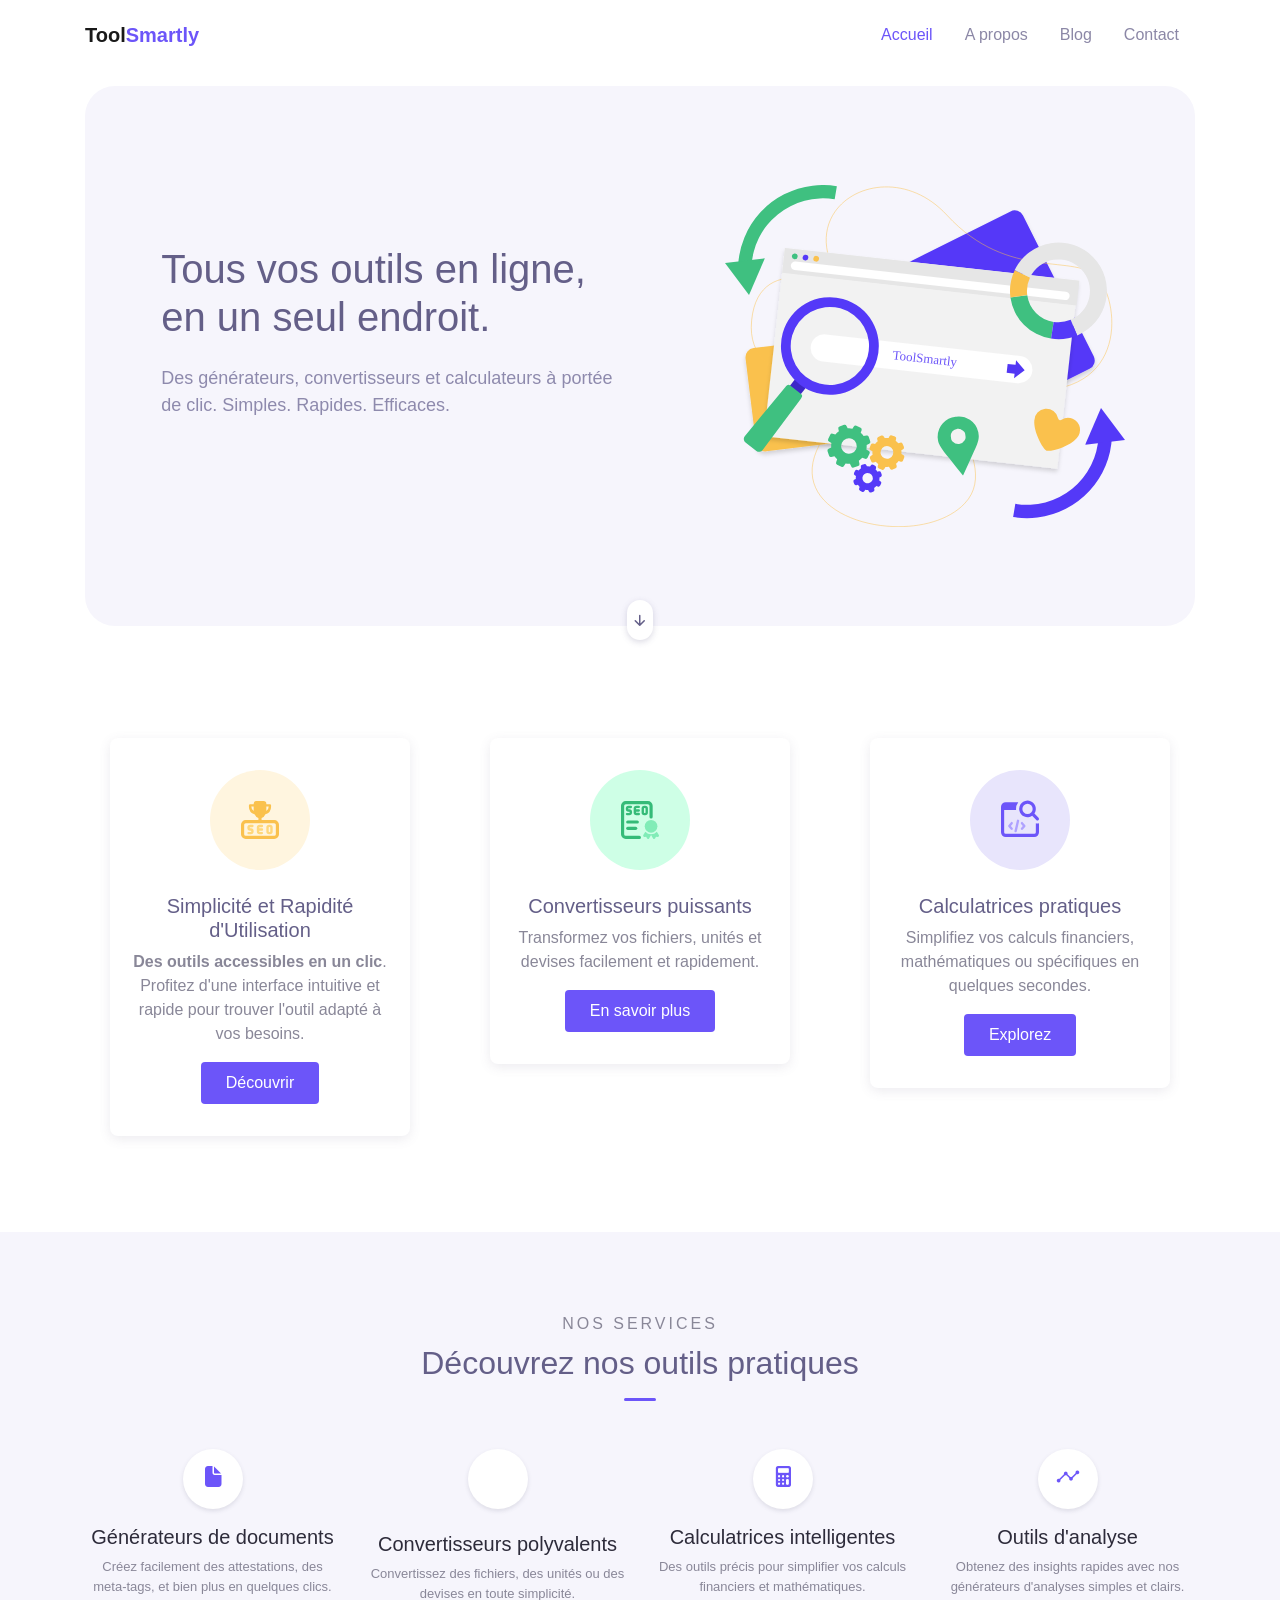
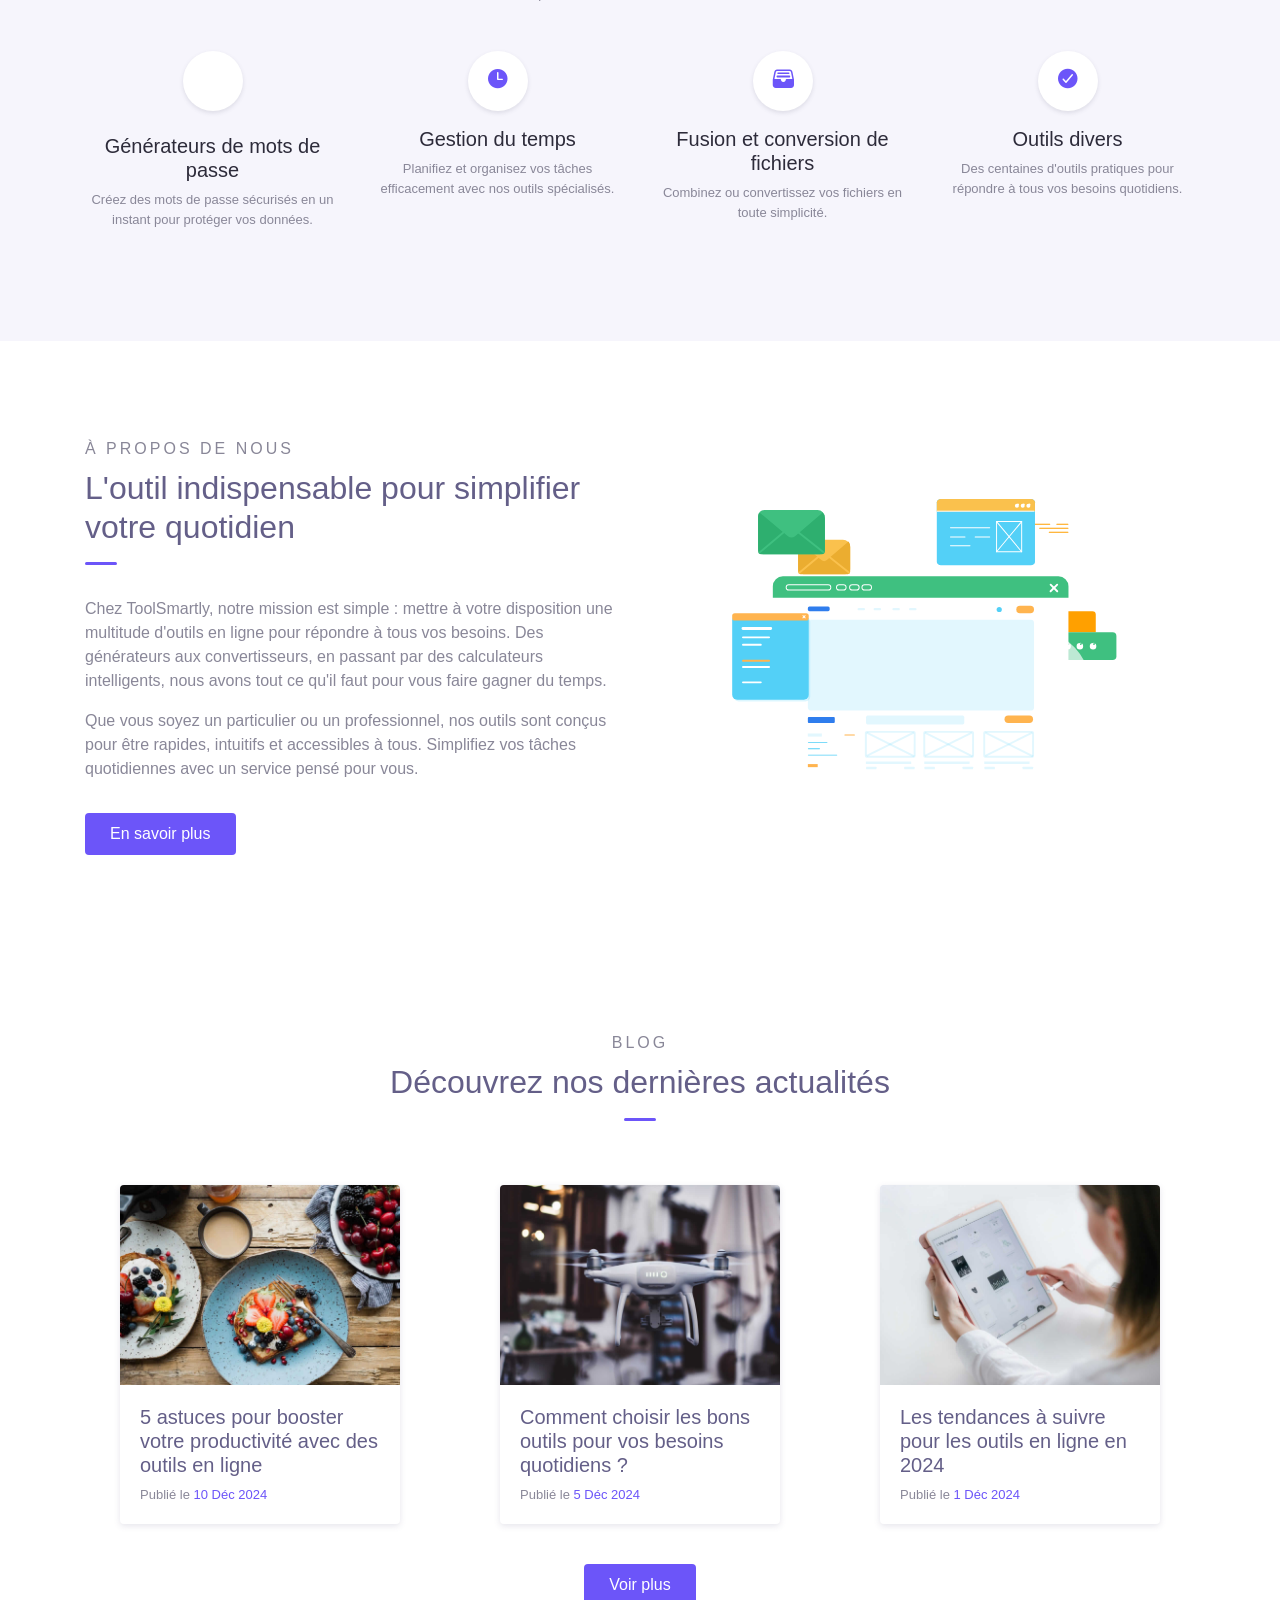
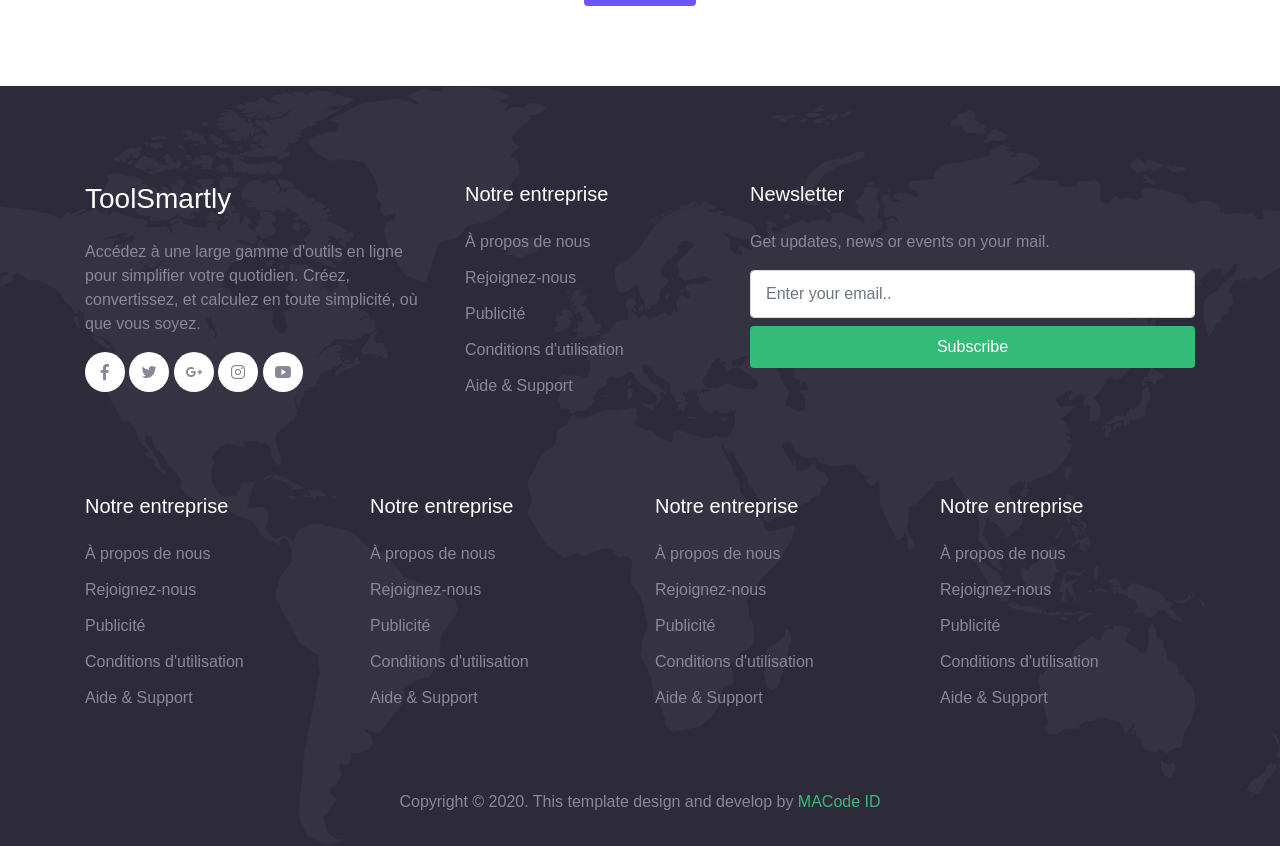
==== index.html @ f5ae8529 "Update index.html" ====
<!DOCTYPE html>
<html lang="fr">

<head>
  <!-- Métadonnées de base -->
  <meta charset="UTF-8">
  <meta name="viewport" content="width=device-width, initial-scale=1.0">
  <meta http-equiv="X-UA-Compatible" content="ie=edge">
  <meta name="robots" content="noindex, nofollow">


  <!-- SEO -->
  <title>ToolSmartly - Tous vos outils en ligne</title>
  <meta name="description"
    content="Découvrez des générateurs, convertisseurs et calculateurs simples, rapides et efficaces.">
  <meta name="author" content="ToolSmartly Team">
  <link rel="canonical" href="https://toolsmartly.com">

  <!-- PWA -->
  <link rel="manifest" href="manifest.json">
  <meta name="theme-color" content="#ffffff">
  <meta name="copyright" content="ToolSmartly">

  <!-- Open Graph -->
  <meta property="og:title" content="ToolSmartly - Tous vos outils en ligne" />
  <meta property="og:site_name" content="ToolSmartly">
  <meta property="og:description"
    content="Découvrez des générateurs, convertisseurs et calculateurs simples, rapides et efficaces.">
  <meta property="og:url" content="https://toolsmartly.com/">
  <meta property="og:image" content="https://toolsmartly.com/assets/img/banner_image_1.jpg">
  <meta property="og:image:width" content="1200">
  <meta property="og:image:height" content="630">
  <meta property="og:image:alt" content="Bannière du site ToolSmartly">
  <meta property="og:type" content="website">
  <meta property="og:locale" content="fr_FR">

  <!-- Twitter -->
  <meta name="twitter:card" content="summary_large_image" />
  <meta name="twitter:title" content="ToolSmartly - Tous vos outils en ligne" />
  <meta name="twitter:description"
    content="Découvrez des générateurs, convertisseurs et calculateurs simples, rapides et efficaces." />
  <meta name="twitter:image" content="https://toolsmartly.com/assets/img/banner_image_1.jpg" />
  <meta name="twitter:site" content="@toolsmartly" />

  <!-- Favicon -->
  <link rel="icon" href="favicon-32x32.png" sizes="32x32">
  <link rel="icon" href="favicon-16x16.png" sizes="16x16">
  <link rel="apple-touch-icon" href="apple-touch-icon.png" sizes="180x180">

  <!-- CSS -->
  <link rel="stylesheet" href="assets/css/maicons.css">
  <link rel="stylesheet" href="assets/css/bootstrap.css">
  <link rel="stylesheet" href="assets/vendor/animate/animate.css">
  <link rel="stylesheet" href="assets/css/theme.css">
</head>

<body>

  <header>
    <nav class="navbar navbar-expand-lg navbar-light bg-white sticky" data-offset="500">
      <div class="container">

        <a href="/" class="navbar-brand" aria-label="Accueil ToolSmartly">Tool<span
            class="text-primary">Smartly</span></a>

        <button type="button" class="navbar-toggler" data-toggle="collapse" data-target="#navbarContent"
          aria-controls="navbarContent" aria-expanded="false" aria-label="Afficher le menu de navigation">
          <span class="navbar-toggler-icon"></span>
        </button>

        <div class="navbar-collapse collapse" id="navbarContent">
          <ul class="navbar-nav ml-auto">
            <li class="nav-item active">
              <a class="nav-link" href="index.html">Accueil</a>
            </li>
            <li class="nav-item">
              <a class="nav-link" href="#about">A propos</a>
            </li>
            <li class="nav-item">
              <a class="nav-link" href="#blog">Blog</a>
            </li>
            <li class="nav-item">
              <a class="nav-link" href="contact.html">Contact</a>
            </li>
          </ul>
        </div>

      </div>
    </nav>

    <section class="container">
      <div class="page-banner home-banner">
        <div class="row align-items-center flex-wrap-reverse h-100">
          <div class="col-md-6 py-5 wow fadeInLeft">
            <h1>Tous vos outils en ligne, en un seul endroit.</h1>
            <p class="text-lg text-grey mb-5">Des générateurs, convertisseurs et calculateurs à portée de clic. Simples.
              Rapides. Efficaces.</p>
          </div>
          <div class="col-md-6 py-5 wow zoomIn">
            <div class="img-fluid text-center">
              <img src="assets/img/banner_image_1.svg" alt="">
            </div>
          </div>
        </div>

        <a href="#cartes-outils" class="btn-scroll" data-role="smoothscroll"
          aria-label="Allez à la section des cartes outils">
          <span class="mai-arrow-down" aria-hidden="true"></span>
        </a>

      </div>
    </section>
  </header>



  <section class="page-section">
    <div class="container">
      <div class="row">
        <div class="col-lg-4">
          <div class="card-service wow fadeInUp">
            <div class="header">
              <img src="assets/img/services/service-1.svg" alt="Icone de Générateur d'outils">
            </div>
            <div class="body">
              <h5 class="text-secondary">Simplicité et Rapidité d'Utilisation</h5>
              <p><b>Des outils accessibles en un clic</b>. Profitez d'une interface intuitive et rapide pour trouver l'outil adapté à vos besoins.</p>
              <a href="service.html" class="btn btn-primary">Découvrir</a>
            </div>
          </div>
        </div>
        <div class="col-lg-4">
          <div class="card-service wow fadeInUp">
            <div class="header">
              <img src="assets/img/services/service-2.svg" alt="Icone de Convertisseurs">
            </div>
            <div class="body">
              <h5 class="text-secondary">Convertisseurs puissants</h5>
              <p>Transformez vos fichiers, unités et devises facilement et rapidement.</p>
              <a href="service.html" class="btn btn-primary">En savoir plus</a>
            </div>
          </div>
        </div>
        <div class="col-lg-4">
          <div class="card-service wow fadeInUp">
            <div class="header">
              <img src="assets/img/services/service-3.svg" alt="Icone de Calculatrices">
            </div>
            <div class="body">
              <h5 class="text-secondary">Calculatrices pratiques</h5>
              <p>Simplifiez vos calculs financiers, mathématiques ou spécifiques en quelques secondes.</p>
              <a href="service.html" class="btn btn-primary">Explorez</a>
            </div>
          </div>
        </div>
      </div>
    </div> <!-- .container -->
  </section> <!-- .page-section -->




  <!-- section cartes outils -->
  <section class="page-section bg-light" id="cartes-outils">
    <div class="container">
      <div class="text-center wow fadeInUp">
        <div class="subhead">Nos Services</div>
        <h2 class="title-section">Découvrez nos outils pratiques</h2>
        <div class="divider mx-auto"></div>
      </div>

      <div class="row">
        <div class="col-sm-6 col-lg-4 col-xl-3 py-3 wow zoomIn">
          <div class="features">
            <div class="header mb-3">
              <span class="mai-document"></span>
            </div>
            <h5>Générateurs de documents</h5>
            <p>Créez facilement des attestations, des meta-tags, et bien plus en quelques clics.</p>
          </div>
        </div>
        <div class="col-sm-6 col-lg-4 col-xl-3 py-3 wow zoomIn">
          <div class="features">
            <div class="header mb-3">
              <span class="mai-exchange"></span>
            </div>
            <h5>Convertisseurs polyvalents</h5>
            <p>Convertissez des fichiers, des unités ou des devises en toute simplicité.</p>
          </div>
        </div>
        <div class="col-sm-6 col-lg-4 col-xl-3 py-3 wow zoomIn">
          <div class="features">
            <div class="header mb-3">
              <span class="mai-calculator"></span>
            </div>
            <h5>Calculatrices intelligentes</h5>
            <p>Des outils précis pour simplifier vos calculs financiers et mathématiques.</p>
          </div>
        </div>
        <div class="col-sm-6 col-lg-4 col-xl-3 py-3 wow zoomIn">
          <div class="features">
            <div class="header mb-3">
              <span class="mai-analytics"></span>
            </div>
            <h5>Outils d'analyse</h5>
            <p>Obtenez des insights rapides avec nos générateurs d'analyses simples et clairs.</p>
          </div>
        </div>
        <div class="col-sm-6 col-lg-4 col-xl-3 py-3 wow zoomIn">
          <div class="features">
            <div class="header mb-3">
              <span class="mai-lock"></span>
            </div>
            <h5>Générateurs de mots de passe</h5>
            <p>Créez des mots de passe sécurisés en un instant pour protéger vos données.</p>
          </div>
        </div>
        <div class="col-sm-6 col-lg-4 col-xl-3 py-3 wow zoomIn">
          <div class="features">
            <div class="header mb-3">
              <span class="mai-time"></span>
            </div>
            <h5>Gestion du temps</h5>
            <p>Planifiez et organisez vos tâches efficacement avec nos outils spécialisés.</p>
          </div>
        </div>
        <div class="col-sm-6 col-lg-4 col-xl-3 py-3 wow zoomIn">
          <div class="features">
            <div class="header mb-3">
              <span class="mai-file-tray-full"></span>
            </div>
            <h5>Fusion et conversion de fichiers</h5>
            <p>Combinez ou convertissez vos fichiers en toute simplicité.</p>
          </div>
        </div>
        <div class="col-sm-6 col-lg-4 col-xl-3 py-3 wow zoomIn">
          <div class="features">
            <div class="header mb-3">
              <span class="mai-checkmark-circle"></span>
            </div>
            <h5>Outils divers</h5>
            <p>Des centaines d'outils pratiques pour répondre à tous vos besoins quotidiens.</p>
          </div>
        </div>
      </div>
    </div> <!-- .container -->
  </section> <!-- .page-section -->



  <!-- section a propos -->
  <section class="page-section" id="about">
    <div class="container">
      <div class="row align-items-center">
        <div class="col-lg-6 py-3 wow fadeInUp">
          <span class="subhead">À propos de nous</span>
          <h2 class="title-section">L'outil indispensable pour simplifier votre quotidien</h2>
          <div class="divider"></div>

          <p>Chez ToolSmartly, notre mission est simple : mettre à votre disposition une multitude d'outils en ligne
            pour répondre à tous vos besoins. Des générateurs aux convertisseurs, en passant par des calculateurs
            intelligents, nous avons tout ce qu'il faut pour vous faire gagner du temps.</p>
          <p>Que vous soyez un particulier ou un professionnel, nos outils sont conçus pour être rapides, intuitifs et
            accessibles à tous. Simplifiez vos tâches quotidiennes avec un service pensé pour vous.</p>
          <a href="about.html" class="btn btn-primary mt-3">En savoir plus</a>
        </div>
        <div class="col-lg-6 py-3 wow fadeInRight">
          <div class="img-fluid py-3 text-center">
            <img src="assets/img/banner_image_2.svg" alt="Illustration des services ToolSmartly">
          </div>
        </div>
      </div>
    </div> <!-- .container -->
  </section> <!-- .page-section -->




  <!-- Blog -->
  <div class="page-section" id="blog">
    <div class="container">
      <div class="text-center wow fadeInUp">
        <div class="subhead">Blog</div>
        <h2 class="title-section">Découvrez nos dernières actualités</h2>
        <div class="divider mx-auto"></div>
      </div>

      <div class="row mt-5">
        <div class="col-lg-4 py-3 wow fadeInUp">
          <div class="card-blog">
            <div class="header">
              <div class="post-thumb">
                <img src="assets/img/blog/blog-1.jpg" alt="Astuces pour booster votre productivité">
              </div>
            </div>
            <div class="body">
              <h5 class="post-title"><a href="#">5 astuces pour booster votre productivité avec des outils en ligne</a>
              </h5>
              <div class="post-date">Publié le <a href="#">10 Déc 2024</a></div>
            </div>
          </div>
        </div>

        <div class="col-lg-4 py-3 wow fadeInUp">
          <div class="card-blog">
            <div class="header">
              <div class="post-thumb">
                <img src="assets/img/blog/blog-2.jpg" alt="Comment choisir le bon outil">
              </div>
            </div>
            <div class="body">
              <h5 class="post-title"><a href="#">Comment choisir les bons outils pour vos besoins quotidiens ?</a></h5>
              <div class="post-date">Publié le <a href="#">5 Déc 2024</a></div>
            </div>
          </div>
        </div>

        <div class="col-lg-4 py-3 wow fadeInUp">
          <div class="card-blog">
            <div class="header">
              <div class="post-thumb">
                <img src="assets/img/blog/blog-3.jpg" alt="Les tendances des outils en ligne">
              </div>
            </div>
            <div class="body">
              <h5 class="post-title"><a href="#">Les tendances à suivre pour les outils en ligne en 2024</a></h5>
              <div class="post-date">Publié le <a href="#">1 Déc 2024</a></div>
            </div>
          </div>
        </div>

        <div class="col-12 mt-4 text-center wow fadeInUp">
          <a href="blog.html" class="btn btn-primary">Voir plus</a>
        </div>
      </div>
    </div>
  </div>


  <footer class="page-footer bg-image" style="background-image: url(../assets/img/world_pattern.svg);">
    <div class="container">
      <div class="row mb-5">
        <div class="col-lg-4 py-3">
          <h3>ToolSmartly</h3>
          <p>Accédez à une large gamme d'outils en ligne pour simplifier votre quotidien. Créez, convertissez, et
            calculez en toute simplicité, où que vous soyez.</p>

          <div class="social-media-button">
            <a href="#"><span class="mai-logo-facebook-f"></span></a>
            <a href="#"><span class="mai-logo-twitter"></span></a>
            <a href="#"><span class="mai-logo-google-plus-g"></span></a>
            <a href="#"><span class="mai-logo-instagram"></span></a>
            <a href="#"><span class="mai-logo-youtube"></span></a>
          </div>
        </div>

        <div class="col-lg-3 py-3">
          <h5>Notre entreprise</h5>
          <ul class="footer-menu">
            <li><a href="#">À propos de nous</a></li>
            <li><a href="#">Rejoignez-nous</a></li>
            <li><a href="#">Publicité</a></li>
            <li><a href="#">Conditions d'utilisation</a></li>
            <li><a href="#">Aide & Support</a></li>
          </ul>
        </div>


        <div class="col-lg-5 py-3">
          <h5>Newsletter</h5>
          <p>Get updates, news or events on your mail.</p>
          <form action="#">
            <input type="text" class="form-control" placeholder="Enter your email..">
            <button type="submit" class="btn btn-success btn-block mt-2">Subscribe</button>
          </form>
        </div>
      </div>


      <div class="row mb-5">
        <div class="col-lg-3 py-3">
          <h5>Notre entreprise</h5>
          <ul class="footer-menu">
            <li><a href="#">À propos de nous</a></li>
            <li><a href="#">Rejoignez-nous</a></li>
            <li><a href="#">Publicité</a></li>
            <li><a href="#">Conditions d'utilisation</a></li>
            <li><a href="#">Aide & Support</a></li>
          </ul>
        </div>

        <div class="col-lg-3 py-3">
          <h5>Notre entreprise</h5>
          <ul class="footer-menu">
            <li><a href="#">À propos de nous</a></li>
            <li><a href="#">Rejoignez-nous</a></li>
            <li><a href="#">Publicité</a></li>
            <li><a href="#">Conditions d'utilisation</a></li>
            <li><a href="#">Aide & Support</a></li>
          </ul>
        </div>

        <div class="col-lg-3 py-3">
          <h5>Notre entreprise</h5>
          <ul class="footer-menu">
            <li><a href="#">À propos de nous</a></li>
            <li><a href="#">Rejoignez-nous</a></li>
            <li><a href="#">Publicité</a></li>
            <li><a href="#">Conditions d'utilisation</a></li>
            <li><a href="#">Aide & Support</a></li>
          </ul>
        </div>

        <div class="col-lg-3 py-3">
          <h5>Notre entreprise</h5>
          <ul class="footer-menu">
            <li><a href="#">À propos de nous</a></li>
            <li><a href="#">Rejoignez-nous</a></li>
            <li><a href="#">Publicité</a></li>
            <li><a href="#">Conditions d'utilisation</a></li>
            <li><a href="#">Aide & Support</a></li>
          </ul>
        </div>

      </div>

      <p class="text-center" id="copyright">Copyright &copy; 2020. This template design and develop by <a
          href="https://macodeid.com/" target="_blank">MACode ID</a></p>
    </div>
  </footer>

  <script src="assets/js/jquery-3.5.1.min.js"></script>
  <script src="assets/js/bootstrap.bundle.min.js"></script>
  <script src="assets/vendor/wow/wow.min.js"></script>
  <script src="assets/js/theme.js"></script>

  <!-- Back to top button -->
  <button type="button" class="back-to-top" aria-label="Retour en haut"></button>

</body>

</html>
---- assets/css/maicons.css ----
@font-face {
  font-family: 'maicons';
  src:  url('../fonts/maicons.eot?c9nlkl');
  src:  url('../fonts/maicons.eot?c9nlkl#iefix') format('embedded-opentype'),
    url('../fonts/maicons.ttf?c9nlkl') format('truetype'),
    url('../fonts/maicons.woff?c9nlkl') format('woff'),
    url('../fonts/maicons.svg?c9nlkl#maicons') format('svg');
  font-weight: normal;
  font-style: normal;
  font-display: block;
}

[class^="mai-"], [class*=" mai-"] {
  /* use !important to prevent issues with browser extensions that change fonts */
  font-family: 'maicons' !important;
  speak: none;
  font-style: normal;
  font-weight: normal;
  font-variant: normal;
  text-transform: none;
  line-height: 1;

  /* Better Font Rendering =========== */
  -webkit-font-smoothing: antialiased;
  -moz-osx-font-smoothing: grayscale;
}

.mai-add:before {
  content: "\e900";
}
.mai-add-circle:before {
  content: "\e901";
}
.mai-add-circle-outline:before {
  content: "\e902";
}
.mai-airplane:before {
  content: "\e903";
}
.mai-airplane-outline:before {
  content: "\e904";
}
.mai-alarm:before {
  content: "\e905";
}
.mai-alarm-outline:before {
  content: "\e906";
}
.mai-albums:before {
  content: "\e907";
}
.mai-albums-outline:before {
  content: "\e908";
}
.mai-alert:before {
  content: "\e909";
}
.mai-alert-circle:before {
  content: "\e90a";
}
.mai-alert-circle-outline:before {
  content: "\e90b";
}
.mai-analytics:before {
  content: "\e90c";
}
.mai-analytics-outline:before {
  content: "\e90d";
}
.mai-aperture:before {
  content: "\e90e";
}
.mai-aperture-outline:before {
  content: "\e90f";
}
.mai-apps:before {
  content: "\e910";
}
.mai-apps-outline:before {
  content: "\e911";
}
.mai-archive:before {
  content: "\e912";
}
.mai-archive-outline:before {
  content: "\e913";
}
.mai-arrow-back:before {
  content: "\e914";
}
.mai-arrow-back-circle:before {
  content: "\e915";
}
.mai-arrow-back-circle-outline:before {
  content: "\e916";
}
.mai-arrow-down:before {
  content: "\e917";
}
.mai-arrow-down-circle:before {
  content: "\e918";
}
.mai-arrow-down-circle-outline:before {
  content: "\e919";
}
.mai-arrow-forward:before {
  content: "\e91a";
}
.mai-arrow-forward-circle:before {
  content: "\e91b";
}
.mai-arrow-forward-circle-outline:before {
  content: "\e91c";
}
.mai-arrow-redo:before {
  content: "\e91d";
}
.mai-arrow-redo-circle:before {
  content: "\e91e";
}
.mai-arrow-redo-circle-outline:before {
  content: "\e91f";
}
.mai-arrow-redo-outline:before {
  content: "\e920";
}
.mai-arrow-undo:before {
  content: "\e921";
}
.mai-arrow-undo-circle:before {
  content: "\e922";
}
.mai-arrow-undo-circle-outline:before {
  content: "\e923";
}
.mai-arrow-undo-outline:before {
  content: "\e924";
}
.mai-arrow-up:before {
  content: "\e925";
}
.mai-arrow-up-circle:before {
  content: "\e926";
}
.mai-arrow-up-circle-outline:before {
  content: "\e927";
}
.mai-at:before {
  content: "\e928";
}
.mai-at-circle:before {
  content: "\e929";
}
.mai-at-circle-outline:before {
  content: "\e92a";
}
.mai-attach:before {
  content: "\e92b";
}
.mai-attach-outline:before {
  content: "\e92c";
}
.mai-backspace:before {
  content: "\e92d";
}
.mai-backspace-outline:before {
  content: "\e92e";
}
.mai-bandage:before {
  content: "\e92f";
}
.mai-bandage-outline:before {
  content: "\e930";
}
.mai-bar-chart:before {
  content: "\e932";
}
.mai-bar-chart-outline:before {
  content: "\e933";
}
.mai-barbell:before {
  content: "\e931";
}
.mai-barcode:before {
  content: "\e934";
}
.mai-barcode-outline:before {
  content: "\e935";
}
.mai-baseball:before {
  content: "\e936";
}
.mai-baseball-outline:before {
  content: "\e937";
}
.mai-basket:before {
  content: "\e938";
}
.mai-basket-outline:before {
  content: "\e93b";
}
.mai-basketball:before {
  content: "\e939";
}
.mai-basketball-outline:before {
  content: "\e93a";
}
.mai-battery-charging:before {
  content: "\e93c";
}
.mai-battery-dead:before {
  content: "\e93d";
}
.mai-battery-full:before {
  content: "\e93e";
}
.mai-battery-half:before {
  content: "\e93f";
}
.mai-beaker:before {
  content: "\e940";
}
.mai-beaker-outline:before {
  content: "\e941";
}
.mai-bed:before {
  content: "\e942";
}
.mai-bed-outline:before {
  content: "\e943";
}
.mai-beer:before {
  content: "\e944";
}
.mai-beer-outline:before {
  content: "\e945";
}
.mai-bicycle:before {
  content: "\e946";
}
.mai-bluetooth:before {
  content: "\e947";
}
.mai-boat:before {
  content: "\e948";
}
.mai-boat-outline:before {
  content: "\e949";
}
.mai-body:before {
  content: "\e94a";
}
.mai-body-outline:before {
  content: "\e94b";
}
.mai-bonfire:before {
  content: "\e94c";
}
.mai-bonfire-outline:before {
  content: "\e94d";
}
.mai-book:before {
  content: "\e94e";
}
.mai-book-outline:before {
  content: "\e953";
}
.mai-bookmark:before {
  content: "\e94f";
}
.mai-bookmark-outline:before {
  content: "\e950";
}
.mai-bookmarks:before {
  content: "\e951";
}
.mai-bookmarks-outline:before {
  content: "\e952";
}
.mai-briefcase:before {
  content: "\e954";
}
.mai-briefcase-outline:before {
  content: "\e955";
}
.mai-browsers:before {
  content: "\e956";
}
.mai-browsers-outline:before {
  content: "\e957";
}
.mai-brush:before {
  content: "\e958";
}
.mai-brush-outline:before {
  content: "\e959";
}
.mai-bug:before {
  content: "\e95a";
}
.mai-bug-outline:before {
  content: "\e95b";
}
.mai-build:before {
  content: "\e95c";
}
.mai-build-outline:before {
  content: "\e95d";
}
.mai-bulb:before {
  content: "\e95e";
}
.mai-bulb-outline:before {
  content: "\e95f";
}
.mai-bus:before {
  content: "\e960";
}
.mai-bus-outline:before {
  content: "\e963";
}
.mai-business:before {
  content: "\e961";
}
.mai-business-outline:before {
  content: "\e962";
}
.mai-cafe:before {
  content: "\e964";
}
.mai-cafe-outline:before {
  content: "\e965";
}
.mai-calculator:before {
  content: "\e966";
}
.mai-calculator-outline:before {
  content: "\e967";
}
.mai-calendar:before {
  content: "\e968";
}
.mai-calendar-outline:before {
  content: "\e969";
}
.mai-call:before {
  content: "\e96a";
}
.mai-call-outline:before {
  content: "\e96b";
}
.mai-camera:before {
  content: "\e96c";
}
.mai-camera-outline:before {
  content: "\e96d";
}
.mai-camera-reverse:before {
  content: "\e96e";
}
.mai-camera-reverse-outline:before {
  content: "\e96f";
}
.mai-car:before {
  content: "\e970";
}
.mai-car-outline:before {
  content: "\e97f";
}
.mai-car-sport:before {
  content: "\e980";
}
.mai-car-sport-outline:before {
  content: "\e981";
}
.mai-card:before {
  content: "\e971";
}
.mai-card-outline:before {
  content: "\e972";
}
.mai-caret-back:before {
  content: "\e973";
}
.mai-caret-back-circle:before {
  content: "\e974";
}
.mai-caret-back-circle-outline:before {
  content: "\e975";
}
.mai-caret-down:before {
  content: "\e976";
}
.mai-caret-down-circle:before {
  content: "\e977";
}
.mai-caret-down-circle-outline:before {
  content: "\e978";
}
.mai-caret-forward:before {
  content: "\e979";
}
.mai-caret-forward-circle:before {
  content: "\e97a";
}
.mai-caret-forward-circle-outline:before {
  content: "\e97b";
}
.mai-caret-up:before {
  content: "\e97c";
}
.mai-caret-up-circle:before {
  content: "\e97d";
}
.mai-caret-up-circle-outline:before {
  content: "\e97e";
}
.mai-cart:before {
  content: "\e982";
}
.mai-cart-outline:before {
  content: "\e983";
}
.mai-cash:before {
  content: "\e984";
}
.mai-cash-outline:before {
  content: "\e985";
}
.mai-chatbox:before {
  content: "\e986";
}
.mai-chatbox-ellipses:before {
  content: "\e987";
}
.mai-chatbox-ellipses-outline:before {
  content: "\e988";
}
.mai-chatbox-outline:before {
  content: "\e989";
}
.mai-chatbubble:before {
  content: "\e98a";
}
.mai-chatbubble-ellipses:before {
  content: "\e98b";
}
.mai-chatbubble-ellipses-outline:before {
  content: "\e98c";
}
.mai-chatbubble-outline:before {
  content: "\e98d";
}
.mai-chatbubbles:before {
  content: "\e98e";
}
.mai-chatbubbles-outline:before {
  content: "\e98f";
}
.mai-checkbox:before {
  content: "\e990";
}
.mai-checkbox-outline:before {
  content: "\e991";
}
.mai-checkmark:before {
  content: "\e992";
}
.mai-checkmark-circle:before {
  content: "\e993";
}
.mai-checkmark-circle-outline:before {
  content: "\e994";
}
.mai-checkmark-done:before {
  content: "\e995";
}
.mai-checkmark-done-circle:before {
  content: "\e996";
}
.mai-checkmark-done-circle-outline:before {
  content: "\e997";
}
.mai-chevron-back:before {
  content: "\e998";
}
.mai-chevron-back-circle:before {
  content: "\e999";
}
.mai-chevron-back-circle-outline:before {
  content: "\e99a";
}
.mai-chevron-down:before {
  content: "\e99b";
}
.mai-chevron-down-circle:before {
  content: "\e99c";
}
.mai-chevron-down-circle-outline:before {
  content: "\e99d";
}
.mai-chevron-forward:before {
  content: "\e99e";
}
.mai-chevron-forward-circle:before {
  content: "\e99f";
}
.mai-chevron-forward-circle-outline:before {
  content: "\e9a0";
}
.mai-chevron-up:before {
  content: "\e9a1";
}
.mai-chevron-up-circle:before {
  content: "\e9a2";
}
.mai-chevron-up-circle-outline:before {
  content: "\e9a3";
}
.mai-clipboard:before {
  content: "\e9a4";
}
.mai-clipboard-outline:before {
  content: "\e9a5";
}
.mai-close:before {
  content: "\e9a6";
}
.mai-close-circle:before {
  content: "\e9a7";
}
.mai-close-circle-outline:before {
  content: "\e9a8";
}
.mai-cloud:before {
  content: "\e9a9";
}
.mai-cloud-circle:before {
  content: "\e9aa";
}
.mai-cloud-circle-outline:before {
  content: "\e9ab";
}
.mai-cloud-done:before {
  content: "\e9ac";
}
.mai-cloud-done-outline:before {
  content: "\e9ad";
}
.mai-cloud-download:before {
  content: "\e9ae";
}
.mai-cloud-download-outline:before {
  content: "\e9af";
}
.mai-cloud-offline:before {
  content: "\e9b0";
}
.mai-cloud-offline-outline:before {
  content: "\e9b1";
}
.mai-cloud-outline:before {
  content: "\e9b2";
}
.mai-cloud-upload:before {
  content: "\e9b3";
}
.mai-cloud-upload-outline:before {
  content: "\e9b4";
}
.mai-cloudy:before {
  content: "\e9b5";
}
.mai-cloudy-night:before {
  content: "\e9b6";
}
.mai-cloudy-night-outline:before {
  content: "\e9b7";
}
.mai-cloudy-outline:before {
  content: "\e9b8";
}
.mai-code:before {
  content: "\e9b9";
}
.mai-code-download:before {
  content: "\e9ba";
}
.mai-code-slash:before {
  content: "\e9bb";
}
.mai-code-working:before {
  content: "\e9bc";
}
.mai-cog:before {
  content: "\e9bd";
}
.mai-color-fill:before {
  content: "\e9be";
}
.mai-color-fill-outline:before {
  content: "\e9bf";
}
.mai-color-filter:before {
  content: "\e9c0";
}
.mai-color-filter-outline:before {
  content: "\e9c1";
}
.mai-color-palette:before {
  content: "\e9c2";
}
.mai-color-palette-outline:before {
  content: "\e9c3";
}
.mai-color-wand:before {
  content: "\e9c4";
}
.mai-color-wand-outline:before {
  content: "\e9c5";
}
.mai-compass:before {
  content: "\e9c6";
}
.mai-compass-outline:before {
  content: "\e9c7";
}
.mai-construct:before {
  content: "\e9c8";
}
.mai-construct-outline:before {
  content: "\e9c9";
}
.mai-contract:before {
  content: "\e9ca";
}
.mai-contrast:before {
  content: "\e9cb";
}
.mai-copy:before {
  content: "\e9cc";
}
.mai-copy-outline:before {
  content: "\e9cd";
}
.mai-create:before {
  content: "\e9ce";
}
.mai-create-outline:before {
  content: "\e9cf";
}
.mai-crop:before {
  content: "\e9d0";
}
.mai-cube:before {
  content: "\e9d1";
}
.mai-cube-outline:before {
  content: "\e9d2";
}
.mai-cut:before {
  content: "\e9d3";
}
.mai-desktop:before {
  content: "\e9d4";
}
.mai-desktop-outline:before {
  content: "\e9d5";
}
.mai-disc:before {
  content: "\e9d6";
}
.mai-disc-outline:before {
  content: "\e9d7";
}
.mai-document:before {
  content: "\e9d8";
}
.mai-document-outline:before {
  content: "\e9d9";
}
.mai-document-text:before {
  content: "\e9dc";
}
.mai-document-text-outline:before {
  content: "\e9dd";
}
.mai-documents:before {
  content: "\e9da";
}
.mai-documents-outline:before {
  content: "\e9db";
}
.mai-download:before {
  content: "\e9de";
}
.mai-download-outline:before {
  content: "\e9df";
}
.mai-duplicate:before {
  content: "\e9e0";
}
.mai-duplicate-outline:before {
  content: "\e9e1";
}
.mai-ear:before {
  content: "\e9e2";
}
.mai-ear-outline:before {
  content: "\e9e3";
}
.mai-earth:before {
  content: "\e9e4";
}
.mai-earth-outline:before {
  content: "\e9e5";
}
.mai-easel:before {
  content: "\e9e6";
}
.mai-easel-outline:before {
  content: "\e9e7";
}
.mai-egg:before {
  content: "\e9e8";
}
.mai-egg-outline:before {
  content: "\e9e9";
}
.mai-ellipse:before {
  content: "\e9ea";
}
.mai-ellipse-outline:before {
  content: "\e9eb";
}
.mai-ellipsis-horizontal:before {
  content: "\e9ec";
}
.mai-ellipsis-horizontal-circle:before {
  content: "\e9ed";
}
.mai-ellipsis-vertical:before {
  content: "\e9ee";
}
.mai-ellipsis-vertical-circle:before {
  content: "\e9ef";
}
.mai-enter:before {
  content: "\e9f0";
}
.mai-enter-outline:before {
  content: "\e9f1";
}
.mai-exit:before {
  content: "\e9f2";
}
.mai-exit-outline:before {
  content: "\e9f3";
}
.mai-expand:before {
  content: "\e9f4";
}
.mai-eye:before {
  content: "\e9f5";
}
.mai-eye-off:before {
  content: "\e9f8";
}
.mai-eye-off-outline:before {
  content: "\e9f9";
}
.mai-eye-outline:before {
  content: "\e9fa";
}
.mai-eyedrop:before {
  content: "\e9f6";
}
.mai-eyedrop-outline:before {
  content: "\e9f7";
}
.mai-fast-food:before {
  content: "\e9fb";
}
.mai-fast-food-outline:before {
  content: "\e9fc";
}
.mai-female:before {
  content: "\e9fd";
}
.mai-file-tray:before {
  content: "\e9fe";
}
.mai-file-tray-full:before {
  content: "\e9ff";
}
.mai-file-tray-full-outline:before {
  content: "\ea00";
}
.mai-file-tray-outline:before {
  content: "\ea01";
}
.mai-film:before {
  content: "\ea02";
}
.mai-film-outline:before {
  content: "\ea03";
}
.mai-filter:before {
  content: "\ea04";
}
.mai-finger-print:before {
  content: "\ea05";
}
.mai-fitness:before {
  content: "\ea06";
}
.mai-fitness-outline:before {
  content: "\ea07";
}
.mai-flag:before {
  content: "\ea08";
}
.mai-flag-outline:before {
  content: "\ea09";
}
.mai-flame:before {
  content: "\ea0a";
}
.mai-flame-outline:before {
  content: "\ea0b";
}
.mai-flash:before {
  content: "\ea0c";
}
.mai-flash-off:before {
  content: "\ea0f";
}
.mai-flash-off-outline:before {
  content: "\ea10";
}
.mai-flash-outline:before {
  content: "\ea11";
}
.mai-flashlight:before {
  content: "\ea0d";
}
.mai-flashlight-outline:before {
  content: "\ea0e";
}
.mai-flask:before {
  content: "\ea12";
}
.mai-flask-outline:before {
  content: "\ea13";
}
.mai-flower:before {
  content: "\ea14";
}
.mai-flower-outline:before {
  content: "\ea15";
}
.mai-folder:before {
  content: "\ea16";
}
.mai-folder-open:before {
  content: "\ea17";
}
.mai-folder-open-outline:before {
  content: "\ea18";
}
.mai-folder-outline:before {
  content: "\ea19";
}
.mai-football:before {
  content: "\ea1a";
}
.mai-football-outline:before {
  content: "\ea1b";
}
.mai-funnel:before {
  content: "\ea1c";
}
.mai-funnel-outline:before {
  content: "\ea1d";
}
.mai-game-controller:before {
  content: "\ea1e";
}
.mai-game-controller-outline:before {
  content: "\ea1f";
}
.mai-gift:before {
  content: "\ea20";
}
.mai-gift-outline:before {
  content: "\ea21";
}
.mai-git-branch:before {
  content: "\ea22";
}
.mai-git-commit:before {
  content: "\ea23";
}
.mai-git-compare:before {
  content: "\ea24";
}
.mai-git-merge:before {
  content: "\ea25";
}
.mai-git-network:before {
  content: "\ea26";
}
.mai-git-pull-request:before {
  content: "\ea27";
}
.mai-glasses:before {
  content: "\ea28";
}
.mai-glasses-outline:before {
  content: "\ea29";
}
.mai-globe:before {
  content: "\ea2a";
}
.mai-globe-outline:before {
  content: "\ea2b";
}
.mai-golf:before {
  content: "\ea2c";
}
.mai-golf-outline:before {
  content: "\ea2d";
}
.mai-grid:before {
  content: "\ea2e";
}
.mai-grid-outline:before {
  content: "\ea2f";
}
.mai-hammer:before {
  content: "\ea30";
}
.mai-hammer-outline:before {
  content: "\ea31";
}
.mai-hand-left:before {
  content: "\ea32";
}
.mai-hand-left-outline:before {
  content: "\ea33";
}
.mai-hand-right:before {
  content: "\ea34";
}
.mai-hand-right-outline:before {
  content: "\ea35";
}
.mai-happy:before {
  content: "\ea36";
}
.mai-happy-outline:before {
  content: "\ea37";
}
.mai-hardware-chip:before {
  content: "\ea38";
}
.mai-hardware-chip-outline:before {
  content: "\ea39";
}
.mai-headset:before {
  content: "\ea3a";
}
.mai-headset-outline:before {
  content: "\ea3b";
}
.mai-heart:before {
  content: "\ea3c";
}
.mai-heart-circle:before {
  content: "\ea3d";
}
.mai-heart-circle-outline:before {
  content: "\ea3e";
}
.mai-heart-dislike:before {
  content: "\ea3f";
}
.mai-heart-dislike-circle:before {
  content: "\ea40";
}
.mai-heart-dislike-circle-outline:before {
  content: "\ea41";
}
.mai-heart-dislike-outline:before {
  content: "\ea42";
}
.mai-heart-half:before {
  content: "\ea43";
}
.mai-heart-half-outline:before {
  content: "\ea44";
}
.mai-heart-outline:before {
  content: "\ea45";
}
.mai-help:before {
  content: "\ea46";
}
.mai-help-buoy:before {
  content: "\ea47";
}
.mai-help-buoy-outline:before {
  content: "\ea48";
}
.mai-help-circle:before {
  content: "\ea49";
}
.mai-help-circle-outline:before {
  content: "\ea4a";
}
.mai-home:before {
  content: "\ea4b";
}
.mai-home-outline:before {
  content: "\ea4c";
}
.mai-hourglass:before {
  content: "\ea4d";
}
.mai-hourglass-outline:before {
  content: "\ea4e";
}
.mai-ice-cream:before {
  content: "\ea4f";
}
.mai-ice-cream-outline:before {
  content: "\ea50";
}
.mai-image:before {
  content: "\ea51";
}
.mai-image-outline:before {
  content: "\ea52";
}
.mai-images:before {
  content: "\ea53";
}
.mai-images-outline:before {
  content: "\ea54";
}
.mai-infinite:before {
  content: "\ea55";
}
.mai-information:before {
  content: "\ea56";
}
.mai-information-circle:before {
  content: "\ea57";
}
.mai-information-circle-outline:before {
  content: "\ea58";
}
.mai-journal:before {
  content: "\ea59";
}
.mai-journal-outline:before {
  content: "\ea5a";
}
.mai-key:before {
  content: "\ea5b";
}
.mai-key-outline:before {
  content: "\ea5c";
}
.mai-keypad:before {
  content: "\ea5d";
}
.mai-keypad-outline:before {
  content: "\ea5e";
}
.mai-language:before {
  content: "\ea5f";
}
.mai-laptop:before {
  content: "\ea60";
}
.mai-laptop-outline:before {
  content: "\ea61";
}
.mai-layers:before {
  content: "\ea62";
}
.mai-layers-outline:before {
  content: "\ea63";
}
.mai-leaf:before {
  content: "\ea64";
}
.mai-leaf-outline:before {
  content: "\ea65";
}
.mai-library:before {
  content: "\ea66";
}
.mai-library-outline:before {
  content: "\ea67";
}
.mai-link:before {
  content: "\ea68";
}
.mai-list:before {
  content: "\ea69";
}
.mai-list-circle:before {
  content: "\ea6a";
}
.mai-list-circle-outline:before {
  content: "\ea6b";
}
.mai-locate:before {
  content: "\ea6c";
}
.mai-location:before {
  content: "\ea6d";
}
.mai-location-outline:before {
  content: "\ea6e";
}
.mai-lock-closed:before {
  content: "\ea6f";
}
.mai-lock-closed-outline:before {
  content: "\ea70";
}
.mai-lock-open:before {
  content: "\ea71";
}
.mai-lock-open-outline:before {
  content: "\ea72";
}
.mai-log-in:before {
  content: "\ea73";
}
.mai-log-in-outline:before {
  content: "\ea74";
}
.mai-log-out:before {
  content: "\ea75";
}
.mai-log-out-outline:before {
  content: "\ea76";
}
.mai-logo-500px:before {
  content: "\ea8e";
}
.mai-logo-accessible-icon:before {
  content: "\eaef";
}
.mai-logo-accusoft:before {
  content: "\eba2";
}
.mai-logo-algolia:before {
  content: "\eba3";
}
.mai-logo-alipay:before {
  content: "\eba4";
}
.mai-logo-amazon:before {
  content: "\eba5";
}
.mai-logo-amplify:before {
  content: "\eba6";
}
.mai-logo-android:before {
  content: "\eba7";
}
.mai-logo-angular:before {
  content: "\eba8";
}
.mai-logo-apple:before {
  content: "\eba9";
}
.mai-logo-apple-appstore:before {
  content: "\ebaa";
}
.mai-logo-aws:before {
  content: "\ebab";
}
.mai-logo-behance:before {
  content: "\ebac";
}
.mai-logo-bitbucket:before {
  content: "\ebad";
}
.mai-logo-bitcoin:before {
  content: "\ebae";
}
.mai-logo-blackberry:before {
  content: "\ebaf";
}
.mai-logo-blogger:before {
  content: "\ebb0";
}
.mai-logo-buffer:before {
  content: "\ebb1";
}
.mai-logo-buysellads:before {
  content: "\ebb2";
}
.mai-logo-capacitor:before {
  content: "\ebb3";
}
.mai-logo-cc-amazon-pay:before {
  content: "\ebb4";
}
.mai-logo-cc-amex:before {
  content: "\ebb5";
}
.mai-logo-cc-apple-pay:before {
  content: "\ebb6";
}
.mai-logo-cc-diners-club:before {
  content: "\ebb7";
}
.mai-logo-cc-discover:before {
  content: "\ebb8";
}
.mai-logo-cc-jcb:before {
  content: "\ebb9";
}
.mai-logo-cc-mastercard:before {
  content: "\ebba";
}
.mai-logo-cc-paypal:before {
  content: "\ebbb";
}
.mai-logo-cc-stripe:before {
  content: "\ebbc";
}
.mai-logo-cc-visa:before {
  content: "\ebbd";
}
.mai-logo-chrome:before {
  content: "\ebbe";
}
.mai-logo-closed-captioning:before {
  content: "\ebbf";
}
.mai-logo-codepen:before {
  content: "\ebc0";
}
.mai-logo-cpanel:before {
  content: "\ebc1";
}
.mai-logo-creative-commons:before {
  content: "\ebc2";
}
.mai-logo-css3:before {
  content: "\ebc3";
}
.mai-logo-cuttlefish:before {
  content: "\ebc4";
}
.mai-logo-d-and-d:before {
  content: "\ebc5";
}
.mai-logo-dashcube:before {
  content: "\ebc6";
}
.mai-logo-designernews:before {
  content: "\ebc7";
}
.mai-logo-deviantart:before {
  content: "\ebc8";
}
.mai-logo-digg:before {
  content: "\ebc9";
}
.mai-logo-digital-ocean:before {
  content: "\ebca";
}
.mai-logo-discord:before {
  content: "\ebcb";
}
.mai-logo-discourse:before {
  content: "\ebcc";
}
.mai-logo-dochub:before {
  content: "\ebcd";
}
.mai-logo-docker:before {
  content: "\ebce";
}
.mai-logo-dribbble:before {
  content: "\ebcf";
}
.mai-logo-dropbox:before {
  content: "\ebd0";
}
.mai-logo-drupal:before {
  content: "\ebd1";
}
.mai-logo-dyalog:before {
  content: "\ebd2";
}
.mai-logo-earlybirds:before {
  content: "\ebd3";
}
.mai-logo-ebay:before {
  content: "\ebd4";
}
.mai-logo-edge:before {
  content: "\ebd5";
}
.mai-logo-electron:before {
  content: "\ebd6";
}
.mai-logo-elementor:before {
  content: "\ebd7";
}
.mai-logo-ello:before {
  content: "\ebd8";
}
.mai-logo-ember:before {
  content: "\ebd9";
}
.mai-logo-empire:before {
  content: "\ebda";
}
.mai-logo-envira:before {
  content: "\ebdb";
}
.mai-logo-erlang:before {
  content: "\ebdc";
}
.mai-logo-etsy:before {
  content: "\ebdd";
}
.mai-logo-euro:before {
  content: "\ebde";
}
.mai-logo-expeditedssl:before {
  content: "\ebdf";
}
.mai-logo-facebook:before {
  content: "\ebe0";
}
.mai-logo-facebook-f:before {
  content: "\ebe1";
}
.mai-logo-facebook-messenger:before {
  content: "\ebe2";
}
.mai-logo-firebase:before {
  content: "\ebe3";
}
.mai-logo-firefox:before {
  content: "\ebe4";
}
.mai-logo-flickr:before {
  content: "\ebe5";
}
.mai-logo-flipboard:before {
  content: "\ebe6";
}
.mai-logo-fly:before {
  content: "\ebe7";
}
.mai-logo-foursquare:before {
  content: "\ebe8";
}
.mai-logo-freebsd:before {
  content: "\ebe9";
}
.mai-logo-gg:before {
  content: "\ebea";
}
.mai-logo-git:before {
  content: "\ebeb";
}
.mai-logo-github:before {
  content: "\ebec";
}
.mai-logo-github-alt:before {
  content: "\ebed";
}
.mai-logo-gitlab:before {
  content: "\ebee";
}
.mai-logo-gitter:before {
  content: "\ebef";
}
.mai-logo-glide:before {
  content: "\ebf0";
}
.mai-logo-glide-g:before {
  content: "\ebf1";
}
.mai-logo-google:before {
  content: "\ebf2";
}
.mai-logo-google-drive:before {
  content: "\ebf3";
}
.mai-logo-google-play:before {
  content: "\ebf4";
}
.mai-logo-google-playstore:before {
  content: "\ebf5";
}
.mai-logo-google-plus:before {
  content: "\ebf6";
}
.mai-logo-google-plus-g:before {
  content: "\ebf7";
}
.mai-logo-google-wallet:before {
  content: "\ebf8";
}
.mai-logo-grunt:before {
  content: "\ebf9";
}
.mai-logo-gulp:before {
  content: "\ebfa";
}
.mai-logo-hackernews:before {
  content: "\ebfb";
}
.mai-logo-hotjar:before {
  content: "\ebfc";
}
.mai-logo-html5:before {
  content: "\ebfd";
}
.mai-logo-hubspot:before {
  content: "\ebfe";
}
.mai-logo-imdb:before {
  content: "\ebff";
}
.mai-logo-instagram:before {
  content: "\ec00";
}
.mai-logo-internet-explorer:before {
  content: "\ec01";
}
.mai-logo-ionic:before {
  content: "\ec02";
}
.mai-logo-ionitron:before {
  content: "\ec03";
}
.mai-logo-itunes:before {
  content: "\ec04";
}
.mai-logo-java:before {
  content: "\ec05";
}
.mai-logo-javascript:before {
  content: "\ec06";
}
.mai-logo-joomla:before {
  content: "\ec07";
}
.mai-logo-jsfiddle:before {
  content: "\ec08";
}
.mai-logo-keycdn:before {
  content: "\ec09";
}
.mai-logo-laravel:before {
  content: "\ec0a";
}
.mai-logo-lastfm:before {
  content: "\ec0b";
}
.mai-logo-leanpub:before {
  content: "\ec0c";
}
.mai-logo-less:before {
  content: "\ec0d";
}
.mai-logo-line:before {
  content: "\ec0e";
}
.mai-logo-linkedin:before {
  content: "\ec0f";
}
.mai-logo-linux:before {
  content: "\ec10";
}
.mai-logo-magento:before {
  content: "\ec11";
}
.mai-logo-mailchimp:before {
  content: "\ec12";
}
.mai-logo-markdown:before {
  content: "\ec13";
}
.mai-logo-maxcdn:before {
  content: "\ec14";
}
.mai-logo-medium:before {
  content: "\ec15";
}
.mai-logo-medium-m:before {
  content: "\ec16";
}
.mai-logo-meetup:before {
  content: "\ec17";
}
.mai-logo-microsoft:before {
  content: "\ec18";
}
.mai-logo-mix:before {
  content: "\ec19";
}
.mai-logo-mixcloud:before {
  content: "\ec1a";
}
.mai-logo-nodejs:before {
  content: "\ec1b";
}
.mai-logo-npm:before {
  content: "\ec1c";
}
.mai-logo-octocat:before {
  content: "\ec1d";
}
.mai-logo-opencart:before {
  content: "\ec1e";
}
.mai-logo-openid:before {
  content: "\ec1f";
}
.mai-logo-opera:before {
  content: "\ec20";
}
.mai-logo-patreon:before {
  content: "\ec21";
}
.mai-logo-paypal:before {
  content: "\ec22";
}
.mai-logo-php:before {
  content: "\ec23";
}
.mai-logo-pinterest:before {
  content: "\ec24";
}
.mai-logo-pinterest-p:before {
  content: "\ec25";
}
.mai-logo-playstation:before {
  content: "\ec26";
}
.mai-logo-product-hunt:before {
  content: "\ec27";
}
.mai-logo-pwa:before {
  content: "\ec28";
}
.mai-logo-python:before {
  content: "\ec29";
}
.mai-logo-qq:before {
  content: "\ec2a";
}
.mai-logo-quora:before {
  content: "\ec2b";
}
.mai-logo-react:before {
  content: "\ec2c";
}
.mai-logo-readme:before {
  content: "\ec2d";
}
.mai-logo-reddit:before {
  content: "\ec2e";
}
.mai-logo-researchgate:before {
  content: "\ec2f";
}
.mai-logo-rocketchat:before {
  content: "\ec30";
}
.mai-logo-rss:before {
  content: "\ec31";
}
.mai-logo-safari:before {
  content: "\ec32";
}
.mai-logo-sass:before {
  content: "\ec33";
}
.mai-logo-scribd:before {
  content: "\ec34";
}
.mai-logo-searchengin:before {
  content: "\ec35";
}
.mai-logo-sellcast:before {
  content: "\ec36";
}
.mai-logo-sellsy:before {
  content: "\ec37";
}
.mai-logo-skype:before {
  content: "\ec38";
}
.mai-logo-slack:before {
  content: "\ec39";
}
.mai-logo-slideshare:before {
  content: "\ec3a";
}
.mai-logo-snapchat:before {
  content: "\ec3b";
}
.mai-logo-soundcloud:before {
  content: "\ec3c";
}
.mai-logo-spotify:before {
  content: "\ec3d";
}
.mai-logo-squarespace:before {
  content: "\ec3e";
}
.mai-logo-stack-exchange:before {
  content: "\ec3f";
}
.mai-logo-stackoverflow:before {
  content: "\ec40";
}
.mai-logo-staylinked:before {
  content: "\ec41";
}
.mai-logo-steam:before {
  content: "\ec42";
}
.mai-logo-stencil:before {
  content: "\ec43";
}
.mai-logo-stripe:before {
  content: "\ec44";
}
.mai-logo-stripe-s:before {
  content: "\ec45";
}
.mai-logo-teamspeak:before {
  content: "\ec46";
}
.mai-logo-telegram:before {
  content: "\ec47";
}
.mai-logo-trello:before {
  content: "\ec48";
}
.mai-logo-tripadvisor:before {
  content: "\ec49";
}
.mai-logo-tumblr:before {
  content: "\ec4a";
}
.mai-logo-tux:before {
  content: "\ec4b";
}
.mai-logo-twitch:before {
  content: "\ec4c";
}
.mai-logo-twitter:before {
  content: "\ec4d";
}
.mai-logo-uber:before {
  content: "\ec4e";
}
.mai-logo-uikit:before {
  content: "\ec4f";
}
.mai-logo-usd:before {
  content: "\ec50";
}
.mai-logo-viacoin:before {
  content: "\ec51";
}
.mai-logo-viadeo:before {
  content: "\ec52";
}
.mai-logo-viber:before {
  content: "\ec53";
}
.mai-logo-vimeo:before {
  content: "\ec54";
}
.mai-logo-vk:before {
  content: "\ec55";
}
.mai-logo-vue:before {
  content: "\ec56";
}
.mai-logo-web-component:before {
  content: "\ec57";
}
.mai-logo-weebly:before {
  content: "\ec58";
}
.mai-logo-weibo:before {
  content: "\ec59";
}
.mai-logo-whatsapp:before {
  content: "\ec5a";
}
.mai-logo-whmcs:before {
  content: "\ec5b";
}
.mai-logo-wikipedia-w:before {
  content: "\ec5c";
}
.mai-logo-windows:before {
  content: "\ec5d";
}
.mai-logo-wix:before {
  content: "\ec5e";
}
.mai-logo-wordpress:before {
  content: "\ec5f";
}
.mai-logo-xbox:before {
  content: "\ec60";
}
.mai-logo-xing:before {
  content: "\ec61";
}
.mai-logo-yahoo:before {
  content: "\ec62";
}
.mai-logo-yen:before {
  content: "\ec63";
}
.mai-logo-youtube:before {
  content: "\ec64";
}
.mai-magnet:before {
  content: "\ea77";
}
.mai-magnet-outline:before {
  content: "\ea78";
}
.mai-mail:before {
  content: "\ea79";
}
.mai-mail-open:before {
  content: "\ea7a";
}
.mai-mail-open-outline:before {
  content: "\ea7b";
}
.mai-mail-outline:before {
  content: "\ea7c";
}
.mai-mail-unread:before {
  content: "\ea7d";
}
.mai-mail-unread-outline:before {
  content: "\ea7e";
}
.mai-male:before {
  content: "\ea7f";
}
.mai-male-female:before {
  content: "\ea80";
}
.mai-man:before {
  content: "\ea81";
}
.mai-man-outline:before {
  content: "\ea82";
}
.mai-map:before {
  content: "\ea83";
}
.mai-map-outline:before {
  content: "\ea84";
}
.mai-medal:before {
  content: "\ea85";
}
.mai-medal-outline:before {
  content: "\ea86";
}
.mai-medical:before {
  content: "\ea87";
}
.mai-medical-outline:before {
  content: "\ea88";
}
.mai-medkit:before {
  content: "\ea89";
}
.mai-medkit-outline:before {
  content: "\ea8a";
}
.mai-megaphone:before {
  content: "\ea8b";
}
.mai-megaphone-outline:before {
  content: "\ea8c";
}
.mai-menu:before {
  content: "\ea8d";
}
.mai-mic:before {
  content: "\ea8f";
}
.mai-mic-circle:before {
  content: "\ea90";
}
.mai-mic-circle-outline:before {
  content: "\ea91";
}
.mai-mic-off:before {
  content: "\ea92";
}
.mai-mic-off-circle:before {
  content: "\ea93";
}
.mai-mic-off-circle-outline:before {
  content: "\ea94";
}
.mai-mic-off-outline:before {
  content: "\ea95";
}
.mai-mic-outline:before {
  content: "\ea96";
}
.mai-moon:before {
  content: "\ea97";
}
.mai-moon-outline:before {
  content: "\ea98";
}
.mai-move:before {
  content: "\ea99";
}
.mai-musical-note:before {
  content: "\ea9a";
}
.mai-musical-note-outline:before {
  content: "\ea9b";
}
.mai-musical-notes:before {
  content: "\ea9c";
}
.mai-musical-notes-outline:before {
  content: "\ea9d";
}
.mai-navigate:before {
  content: "\ea9e";
}
.mai-navigate-circle:before {
  content: "\ea9f";
}
.mai-navigate-circle-outline:before {
  content: "\eaa0";
}
.mai-navigate-outline:before {
  content: "\eaa1";
}
.mai-newspaper:before {
  content: "\eaa2";
}
.mai-newspaper-outline:before {
  content: "\eaa3";
}
.mai-notifications:before {
  content: "\eaa4";
}
.mai-notifications-circle:before {
  content: "\eaa5";
}
.mai-notifications-circle-outline:before {
  content: "\eaa6";
}
.mai-notifications-off:before {
  content: "\eaa7";
}
.mai-notifications-off-circle:before {
  content: "\eaa8";
}
.mai-notifications-off-circle-outline:before {
  content: "\eaa9";
}
.mai-notifications-off-outline:before {
  content: "\eaaa";
}
.mai-notifications-outline:before {
  content: "\eaab";
}
.mai-nuclear:before {
  content: "\eaac";
}
.mai-nuclear-outline:before {
  content: "\eaad";
}
.mai-nutrition:before {
  content: "\eaae";
}
.mai-nutrition-outline:before {
  content: "\eaaf";
}
.mai-open:before {
  content: "\eab0";
}
.mai-open-outline:before {
  content: "\eab1";
}
.mai-options:before {
  content: "\eab2";
}
.mai-options-outline:before {
  content: "\eab3";
}
.mai-paper-plane:before {
  content: "\eab4";
}
.mai-paper-plane-outline:before {
  content: "\eab5";
}
.mai-partly-sunny:before {
  content: "\eab6";
}
.mai-partly-sunny-outline:before {
  content: "\eab7";
}
.mai-pause:before {
  content: "\eab8";
}
.mai-pause-circle:before {
  content: "\eab9";
}
.mai-pause-circle-outline:before {
  content: "\eaba";
}
.mai-paw:before {
  content: "\eabb";
}
.mai-paw-outline:before {
  content: "\eabc";
}
.mai-pencil:before {
  content: "\eabd";
}
.mai-people:before {
  content: "\eabe";
}
.mai-people-circle:before {
  content: "\eabf";
}
.mai-people-circle-outline:before {
  content: "\eac0";
}
.mai-people-outline:before {
  content: "\eac1";
}
.mai-person:before {
  content: "\eac2";
}
.mai-person-add:before {
  content: "\eac3";
}
.mai-person-add-outline:before {
  content: "\eac4";
}
.mai-person-circle:before {
  content: "\eac5";
}
.mai-person-circle-outline:before {
  content: "\eac6";
}
.mai-person-outline:before {
  content: "\eac7";
}
.mai-person-remove:before {
  content: "\eac8";
}
.mai-person-remove-outline:before {
  content: "\eac9";
}
.mai-phone-landscape:before {
  content: "\eaca";
}
.mai-phone-landscape-outline:before {
  content: "\eacb";
}
.mai-phone-portrait:before {
  content: "\eacc";
}
.mai-phone-portrait-outline:before {
  content: "\eacd";
}
.mai-pie-chart:before {
  content: "\eace";
}
.mai-pie-chart-outline:before {
  content: "\eacf";
}
.mai-pin:before {
  content: "\ead0";
}
.mai-pin-outline:before {
  content: "\ead1";
}
.mai-pint:before {
  content: "\ead2";
}
.mai-pint-outline:before {
  content: "\ead3";
}
.mai-pizza:before {
  content: "\ead4";
}
.mai-pizza-outline:before {
  content: "\ead5";
}
.mai-planet:before {
  content: "\ead6";
}
.mai-planet-outline:before {
  content: "\ead7";
}
.mai-play:before {
  content: "\ead8";
}
.mai-play-back:before {
  content: "\ead9";
}
.mai-play-back-circle:before {
  content: "\eada";
}
.mai-play-back-circle-outline:before {
  content: "\eadb";
}
.mai-play-back-outline:before {
  content: "\eadc";
}
.mai-play-circle:before {
  content: "\eadd";
}
.mai-play-circle-outline:before {
  content: "\eade";
}
.mai-play-forward:before {
  content: "\eadf";
}
.mai-play-forward-circle:before {
  content: "\eae0";
}
.mai-play-forward-circle-outline:before {
  content: "\eae1";
}
.mai-play-forward-outline:before {
  content: "\eae2";
}
.mai-play-outline:before {
  content: "\eae3";
}
.mai-play-skip-back:before {
  content: "\eae4";
}
.mai-play-skip-back-circle:before {
  content: "\eae5";
}
.mai-play-skip-back-circle-outline:before {
  content: "\eae6";
}
.mai-play-skip-back-outline:before {
  content: "\eae7";
}
.mai-play-skip-forward:before {
  content: "\eae8";
}
.mai-play-skip-forward-circle:before {
  content: "\eae9";
}
.mai-play-skip-forward-circle-outline:before {
  content: "\eaea";
}
.mai-play-skip-forward-outline:before {
  content: "\eaeb";
}
.mai-podium:before {
  content: "\eaec";
}
.mai-podium-outline:before {
  content: "\eaed";
}
.mai-power:before {
  content: "\eaee";
}
.mai-pricetag:before {
  content: "\eaf0";
}
.mai-pricetag-outline:before {
  content: "\eaf1";
}
.mai-pricetags:before {
  content: "\eaf2";
}
.mai-pricetags-outline:before {
  content: "\eaf3";
}
.mai-print:before {
  content: "\eaf4";
}
.mai-print-outline:before {
  content: "\eaf5";
}
.mai-pulse:before {
  content: "\eaf6";
}
.mai-pulse-outline:before {
  content: "\eaf7";
}
.mai-push:before {
  content: "\eaf8";
}
.mai-push-outline:before {
  content: "\eaf9";
}
.mai-qr-code:before {
  content: "\eafa";
}
.mai-qr-code-outline:before {
  content: "\eafb";
}
.mai-radio:before {
  content: "\eafc";
}
.mai-radio-button-off:before {
  content: "\eafd";
}
.mai-radio-button-on:before {
  content: "\eafe";
}
.mai-rainy:before {
  content: "\eaff";
}
.mai-rainy-outline:before {
  content: "\eb00";
}
.mai-reader:before {
  content: "\eb01";
}
.mai-reader-outline:before {
  content: "\eb02";
}
.mai-receipt:before {
  content: "\eb03";
}
.mai-receipt-outline:before {
  content: "\eb04";
}
.mai-recording:before {
  content: "\eb05";
}
.mai-recording-outline:before {
  content: "\eb06";
}
.mai-refresh:before {
  content: "\eb07";
}
.mai-refresh-circle:before {
  content: "\eb08";
}
.mai-refresh-circle-outline:before {
  content: "\eb09";
}
.mai-reload:before {
  content: "\eb0a";
}
.mai-reload-circle:before {
  content: "\eb0b";
}
.mai-reload-circle-outline:before {
  content: "\eb0c";
}
.mai-remove:before {
  content: "\eb0d";
}
.mai-remove-circle:before {
  content: "\eb0e";
}
.mai-remove-circle-outline:before {
  content: "\eb0f";
}
.mai-reorder-four:before {
  content: "\eb10";
}
.mai-reorder-three:before {
  content: "\eb11";
}
.mai-reorder-two:before {
  content: "\eb12";
}
.mai-repeat:before {
  content: "\eb13";
}
.mai-resize:before {
  content: "\eb14";
}
.mai-restaurant:before {
  content: "\eb15";
}
.mai-restaurant-outline:before {
  content: "\eb16";
}
.mai-return-down-back:before {
  content: "\eb17";
}
.mai-return-down-forward:before {
  content: "\eb18";
}
.mai-return-up-back:before {
  content: "\eb19";
}
.mai-return-up-forward:before {
  content: "\eb1a";
}
.mai-ribbon:before {
  content: "\eb1b";
}
.mai-ribbon-outline:before {
  content: "\eb1c";
}
.mai-rocket:before {
  content: "\eb1d";
}
.mai-rocket-outline:before {
  content: "\eb1e";
}
.mai-rose:before {
  content: "\eb1f";
}
.mai-rose-outline:before {
  content: "\eb20";
}
.mai-sad:before {
  content: "\eb21";
}
.mai-sad-outline:before {
  content: "\eb22";
}
.mai-save:before {
  content: "\eb23";
}
.mai-save-outline:before {
  content: "\eb24";
}
.mai-scan:before {
  content: "\eb25";
}
.mai-scan-circle:before {
  content: "\eb26";
}
.mai-scan-circle-outline:before {
  content: "\eb27";
}
.mai-school:before {
  content: "\eb28";
}
.mai-school-outline:before {
  content: "\eb29";
}
.mai-search:before {
  content: "\eb2a";
}
.mai-search-circle:before {
  content: "\eb2b";
}
.mai-search-circle-outline:before {
  content: "\eb2c";
}
.mai-send:before {
  content: "\eb2d";
}
.mai-send-outline:before {
  content: "\eb2e";
}
.mai-server:before {
  content: "\eb2f";
}
.mai-server-outline:before {
  content: "\eb30";
}
.mai-settings:before {
  content: "\eb31";
}
.mai-settings-outline:before {
  content: "\eb32";
}
.mai-shapes:before {
  content: "\eb33";
}
.mai-shapes-outline:before {
  content: "\eb34";
}
.mai-share:before {
  content: "\eb35";
}
.mai-share-outline:before {
  content: "\eb36";
}
.mai-share-social:before {
  content: "\eb37";
}
.mai-share-social-outline:before {
  content: "\eb38";
}
.mai-shield:before {
  content: "\eb39";
}
.mai-shield-checkmark:before {
  content: "\eb3a";
}
.mai-shield-checkmark-outline:before {
  content: "\eb3b";
}
.mai-shield-outline:before {
  content: "\eb3c";
}
.mai-shirt:before {
  content: "\eb3d";
}
.mai-shirt-outline:before {
  content: "\eb3e";
}
.mai-shuffle:before {
  content: "\eb3f";
}
.mai-skull:before {
  content: "\eb40";
}
.mai-skull-outline:before {
  content: "\eb41";
}
.mai-snow:before {
  content: "\eb42";
}
.mai-speedometer:before {
  content: "\eb43";
}
.mai-speedometer-outline:before {
  content: "\eb44";
}
.mai-square:before {
  content: "\eb45";
}
.mai-square-outline:before {
  content: "\eb46";
}
.mai-star:before {
  content: "\eb47";
}
.mai-star-half:before {
  content: "\eb48";
}
.mai-star-outline:before {
  content: "\eb49";
}
.mai-stats-chart:before {
  content: "\eb4a";
}
.mai-stats-chart-outline:before {
  content: "\eb4b";
}
.mai-stop:before {
  content: "\eb4c";
}
.mai-stop-circle:before {
  content: "\eb4d";
}
.mai-stop-circle-outline:before {
  content: "\eb4e";
}
.mai-stop-outline:before {
  content: "\eb4f";
}
.mai-stopwatch:before {
  content: "\eb50";
}
.mai-stopwatch-outline:before {
  content: "\eb51";
}
.mai-subway:before {
  content: "\eb52";
}
.mai-subway-outline:before {
  content: "\eb53";
}
.mai-sunny:before {
  content: "\eb54";
}
.mai-sunny-outline:before {
  content: "\eb55";
}
.mai-swap-horizontal:before {
  content: "\eb56";
}
.mai-swap-vertical:before {
  content: "\eb57";
}
.mai-sync:before {
  content: "\eb58";
}
.mai-sync-circle:before {
  content: "\eb59";
}
.mai-sync-circle-outline:before {
  content: "\eb5a";
}
.mai-tablet-landscape:before {
  content: "\eb5b";
}
.mai-tablet-landscape-outline:before {
  content: "\eb5c";
}
.mai-tablet-portrait:before {
  content: "\eb5d";
}
.mai-tablet-portrait-outline:before {
  content: "\eb5e";
}
.mai-tennisball:before {
  content: "\eb5f";
}
.mai-tennisball-outline:before {
  content: "\eb60";
}
.mai-terminal:before {
  content: "\eb61";
}
.mai-terminal-outline:before {
  content: "\eb62";
}
.mai-text:before {
  content: "\eb63";
}
.mai-thermometer:before {
  content: "\eb64";
}
.mai-thermometer-outline:before {
  content: "\eb65";
}
.mai-thumbs-down:before {
  content: "\eb66";
}
.mai-thumbs-down-outline:before {
  content: "\eb67";
}
.mai-thumbs-up:before {
  content: "\eb68";
}
.mai-thumbs-up-outline:before {
  content: "\eb69";
}
.mai-thunderstorm:before {
  content: "\eb6a";
}
.mai-thunderstorm-outline:before {
  content: "\eb6b";
}
.mai-time:before {
  content: "\eb6c";
}
.mai-time-outline:before {
  content: "\eb6d";
}
.mai-timer:before {
  content: "\eb6e";
}
.mai-timer-outline:before {
  content: "\eb6f";
}
.mai-today:before {
  content: "\eb70";
}
.mai-today-outline:before {
  content: "\eb71";
}
.mai-toggle:before {
  content: "\eb72";
}
.mai-toggle-outline:before {
  content: "\eb73";
}
.mai-trail-sign:before {
  content: "\eb74";
}
.mai-trail-sign-outline:before {
  content: "\eb75";
}
.mai-train:before {
  content: "\eb76";
}
.mai-train-outline:before {
  content: "\eb77";
}
.mai-transgender:before {
  content: "\eb78";
}
.mai-trash:before {
  content: "\eb79";
}
.mai-trash-bin:before {
  content: "\eb7a";
}
.mai-trash-bin-outline:before {
  content: "\eb7b";
}
.mai-trash-outline:before {
  content: "\eb7c";
}
.mai-trending-down:before {
  content: "\eb7d";
}
.mai-trending-up:before {
  content: "\eb7e";
}
.mai-triangle:before {
  content: "\eb7f";
}
.mai-triangle-outline:before {
  content: "\eb80";
}
.mai-trophy:before {
  content: "\eb81";
}
.mai-trophy-outline:before {
  content: "\eb82";
}
.mai-tv:before {
  content: "\eb83";
}
.mai-tv-outline:before {
  content: "\eb84";
}
.mai-umbrella:before {
  content: "\eb85";
}
.mai-umbrella-outline:before {
  content: "\eb86";
}
.mai-videocam:before {
  content: "\eb87";
}
.mai-videocam-outline:before {
  content: "\eb88";
}
.mai-volume-high:before {
  content: "\eb89";
}
.mai-volume-high-outline:before {
  content: "\eb8a";
}
.mai-volume-low:before {
  content: "\eb8b";
}
.mai-volume-low-outline:before {
  content: "\eb8c";
}
.mai-volume-medium:before {
  content: "\eb8d";
}
.mai-volume-medium-outline:before {
  content: "\eb8e";
}
.mai-volume-mute:before {
  content: "\eb8f";
}
.mai-volume-mute-outline:before {
  content: "\eb90";
}
.mai-volume-off:before {
  content: "\eb91";
}
.mai-volume-off-outline:before {
  content: "\eb92";
}
.mai-walk:before {
  content: "\eb93";
}
.mai-walk-outline:before {
  content: "\eb94";
}
.mai-wallet:before {
  content: "\eb95";
}
.mai-wallet-outline:before {
  content: "\eb96";
}
.mai-warning:before {
  content: "\eb97";
}
.mai-warning-outline:before {
  content: "\eb98";
}
.mai-watch:before {
  content: "\eb99";
}
.mai-watch-outline:before {
  content: "\eb9a";
}
.mai-water:before {
  content: "\eb9b";
}
.mai-water-outline:before {
  content: "\eb9c";
}
.mai-wifi:before {
  content: "\eb9d";
}
.mai-wine:before {
  content: "\eb9e";
}
.mai-wine-outline:before {
  content: "\eb9f";
}
.mai-woman:before {
  content: "\eba0";
}
.mai-woman-outline:before {
  content: "\eba1";
}
---- assets/css/theme.css ----
:root {
  --primary: #6C55F9;
  --accent: #FF3D85;
  --secondary: #645F88;
  --success: #35bb78;
  --info: #05B4E1;
  --warning: #FAC14D;
  --danger: #FF4943;
  --grey: #B4B2C5;
  --dark: #2D2B3A;
  --light: #F6F5FC;
}

body {
  font-family: "Work Sans", sans-serif;
  line-height: 1.5;
  color: var(--dark);
}

a {
  color: #6C55F9;
  text-decoration: none;
  background-color: transparent;
}

a:hover {
  color: #5641df;
  text-decoration: underline;
}

h1 {
  margin-bottom: 1.5rem !important;
}


.text-xs {
  font-size: 12px !important;
}

.text-sm {
  font-size: 14px !important;
}

.text-md {
  font-size: 1rem !important;
}

.text-lg {
  font-size: 18px !important;
}

.text-xl {
  font-size: 20px !important;
}

/* Color systems */
.bg-primary {
  background-color: #6C55F9 !important;
}

a.bg-primary:hover, a.bg-primary:focus {
  background-color: #5d47eb !important;
}

.bg-accent {
  background-color: #FF3D85 !important;
}

a.bg-accent:hover, a.bg-accent:focus {
  background-color: #e93577 !important;
}

.bg-secondary {
  background-color: #645F88 !important;
}

a.bg-secondary:hover, a.bg-secondary:focus {
  background-color: #59547c !important;
}

.bg-success {
  background-color: #35bb78 !important;
}

a.bg-success:hover, a.bg-success:focus {
  background-color: #28a868 !important;
}

.bg-info {
  background-color: #05B4E1 !important;
}

a.bg-info:hover, a.bg-info:focus {
  background-color: #07a2c8 !important;
}

.bg-warning {
  background-color: #FAC14D !important;
}

a.bg-warning:hover, a.bg-warning:focus {
  background-color: #ebb039 !important;
}

.bg-danger {
  background-color: #FF4943 !important;
}

a.bg-danger:hover, a.bg-danger:focus {
  background-color: #e73832 !important;
}

.bg-grey {
  background-color: #8e8aad !important;
}

a.bg-grey:hover, a.bg-grey:focus {
  background-color: #7d7a99 !important;
}

.bg-light {
  background-color: #F6F5FC !important;
}

a.bg-light:hover, a.bg-light:focus {
  background-color: #EDECF5 !important;
}

.bg-dark {
  background-color: #2D2B3A !important;
}

a.bg-dark:hover, a.bg-dark:focus {
  background-color: #1d1b25 !important;
}

.text-primary {
  color: #6C55F9 !important;
}

a.text-primary:hover, a.text-primary:focus {
  color: #5d47eb !important;
}

.text-accent {
  color: #FF3D85 !important;
}

a.text-accent:hover, a.text-accent:focus {
  color: #e93577 !important;
}

.text-secondary {
  color: #645F88 !important;
}

a.text-secondary:hover, a.text-secondary:focus {
  color: #59547c !important;
}

.text-success {
  color: #35bb78 !important;
}

a.text-success:hover, a.text-success:focus {
  color: #28a868 !important;
}

.text-info {
  color: #05B4E1 !important;
}

a.text-info:hover, a.text-info:focus {
  color: #07a2c8 !important;
}

.text-warning {
  color: #FAC14D !important;
}

a.text-warning:hover, a.text-warning:focus {
  color: #ebb039 !important;
}

.text-danger {
  color: #FF4943 !important;
}

a.text-danger:hover, a.text-danger:focus {
  color: #e73832 !important;
}

.text-grey {
  color: #8e8aad !important;
}

a.text-grey:hover, a.text-grey:focus {
  color: #7d7a99 !important;
}

.text-light {
  color: #F6F5FC !important;
}

a.text-light:hover, a.text-light:focus {
  color: #EDECF5 !important;
}

.text-dark {
  color: #2D2B3A !important;
}

a.text-dark:hover, a.text-dark:focus {
  color: #1d1b25 !important;
}

.text-body {
  color: #3f3d4d !important;
}


.border-primary {
  border-color: #6C55F9 !important;
}

.border-accent {
  border-color: #FF3D85 !important;
}

.border-secondary {
  border-color: #645F88 !important;
}

.border-success {
  border-color: #35bb78 !important;
}

.border-info {
  border-color: #05B4E1 !important;
}

.border-warning {
  border-color: #FAC14D !important;
}

.border-danger {
  border-color: #FF4943 !important;
}

.border-grey {
  border-color: #B4B2C5 !important;
}

.border-light {
  border-color: #F6F5FC !important;
}

.border-dark {
  border-color: #2D2B3A !important;
}

/* Social Color */
.bg-facebook,
.bg-hover-facebook:hover,
.bg-focus-facebook:focus {
  background-color: #3B5999 !important;
}

.bg-twitter,
.bg-hover-twitter:hover,
.bg-focus-twitter:focus {
  background-color: #1DA1F2 !important;
}

.bg-google-plus,
.bg-hover-google-plus:hover,
.bg-focus-google-plus:focus {
  background-color: #DB4437 !important;
}

.bg-youtube,
.bg-hover-youtube:hover,
.bg-focus-youtube:focus {
  background-color: #CD201F !important;
}

.bg-dribbble,
.bg-hover-dribbble:hover,
.bg-focus-dribbble:focus {
  background-color: #EA4C89 !important;
}

.bg-pinterest,
.bg-hover-pinterest:hover,
.bg-focus-pinterest:focus {
  background-color: #BD081C !important;
}

.bg-slack,
.bg-hover-slack:hover,
.bg-focus-slack:focus {
  background-color: #3AAF85 !important;
}

.bg-linkedin,
.bg-hover-linkedin:hover,
.bg-focus-linkedin:focus {
  background-color: #0077B5 !important;
}

.fg-facebook,
.fg-hover-facebook:hover,
.fg-focus-facebook:focus {
  color: #3B5999 !important;
}

.fg-twitter,
.fg-hover-twitter:hover,
.fg-focus-twitter:focus {
  color: #1DA1F2 !important;
}

.fg-google-plus,
.fg-hover-google-plus:hover,
.fg-focus-google-plus:focus {
  color: #DB4437 !important;
}

.fg-youtube,
.fg-hover-youtube:hover,
.fg-focus-youtube:focus {
  color: #CD201F !important;
}

.fg-dribbble,
.fg-hover-dribbble:hover,
.fg-focus-dribbble:focus {
  color: #EA4C89 !important;
}

.fg-pinterest,
.fg-hover-pinterest:hover,
.fg-focus-pinterest:focus {
  color: #BD081C !important;
}

.fg-slack,
.fg-hover-slack:hover,
.fg-focus-slack:focus {
  color: #3AAF85 !important;
}

.fg-linkedin,
.fg-hover-linkedin:hover,
.fg-focus-linkedin:focus {
  color: #0077B5 !important;
}

.btn.social-facebook {
  background-color: #3B5999;
  color: #fff;
}

.btn.social-facebook:hover,
.btn.social-facebook:focus {
  background-color: #314e8f;
  color: #fff;
}

.btn.social-twitter {
  background-color: #1DA1F2;
  color: #fff;
}

.btn.social-twitter:hover,
.btn.social-twitter:focus {
  background-color: #0d92e4;
  color: #fff;
}

.btn.social-linkedin {
  background-color: #0077B5;
  color: #fff;
}

.btn.social-linkedin:hover,
.btn.social-linkedin:focus {
  background-color: #02659b;
  color: #fff;
}

.btn.google-plus {
  background-color: #DB4437;
  color: #fff;
}

.btn.google-plus:hover,
.btn.google-plus:focus {
  background-color: #ca3224;
  color: #fff;
}


/* Buttons */
.btn-primary {
  color: #fff;
  background-color: #6C55F9;
  border-color: transparent;
}

.btn-primary.disabled, .btn-primary:disabled {
  color: #fff;
  background-color: #5d47eb;
  border-color: transparent;
}

.btn-primary:not(:disabled):not(.disabled):active, .btn-primary:not(:disabled):not(.disabled).active,
.show > .btn-primary.dropdown-toggle {
  color: #fff;
  background-color: #6C55F9;
  border-color: #5d47eb;
}

.btn-primary:not(:disabled):not(.disabled):active:focus, .btn-primary:not(:disabled):not(.disabled).active:focus,
.show > .btn-primary.dropdown-toggle:focus {
  box-shadow: none;
}

.btn-accent {
  color: #fff;
  background-color: #FF3D85;
  border-color: transparent;
}

.btn-accent.disabled, .btn-accent:disabled {
  color: #fff;
  background-color: #e93577;
  border-color: transparent;
}

.btn-accent:not(:disabled):not(.disabled):active, .btn-accent:not(:disabled):not(.disabled).active,
.show > .btn-accent.dropdown-toggle {
  color: #fff;
  background-color: #FF3D85;
  border-color: #e93577;
}

.btn-accent:not(:disabled):not(.disabled):active:focus, .btn-accent:not(:disabled):not(.disabled).active:focus,
.show > .btn-accent.dropdown-toggle:focus {
  box-shadow: none;
}

.btn-secondary {
  color: #fff;
  background-color: #645F88;
  border-color: transparent;
}

.btn-secondary.disabled, .btn-secondary:disabled {
  color: #fff;
  background-color: #59547c;
  border-color: transparent;
}

.btn-secondary:not(:disabled):not(.disabled):active, .btn-secondary:not(:disabled):not(.disabled).active,
.show > .btn-secondary.dropdown-toggle {
  color: #fff;
  background-color: #645F88;
  border-color: #59547c;
}

.btn-secondary:not(:disabled):not(.disabled):active:focus, .btn-secondary:not(:disabled):not(.disabled).active:focus,
.show > .btn-secondary.dropdown-toggle:focus {
  box-shadow: none;
}

.btn-success {
  color: #fff;
  background-color: #35bb78;
  border-color: transparent;
}

.btn-success.disabled, .btn-success:disabled {
  color: #fff;
  background-color: #28a868;
  border-color: transparent;
}

.btn-success:not(:disabled):not(.disabled):active, .btn-success:not(:disabled):not(.disabled).active,
.show > .btn-success.dropdown-toggle {
  color: #fff;
  background-color: #35bb78;
  border-color: #28a868;
}

.btn-success:not(:disabled):not(.disabled):active:focus, .btn-success:not(:disabled):not(.disabled).active:focus,
.show > .btn-success.dropdown-toggle:focus {
  box-shadow: none;
}

.btn-info {
  color: #fff;
  background-color: #05B4E1;
  border-color: transparent;
}

.btn-info.disabled, .btn-info:disabled {
  color: #fff;
  background-color: #07a2c8;
  border-color: transparent;
}

.btn-info:not(:disabled):not(.disabled):active, .btn-info:not(:disabled):not(.disabled).active,
.show > .btn-info.dropdown-toggle {
  color: #fff;
  background-color: #05B4E1;
  border-color: #07a2c8;
}

.btn-info:not(:disabled):not(.disabled):active:focus, .btn-info:not(:disabled):not(.disabled).active:focus,
.show > .btn-info.dropdown-toggle:focus {
  box-shadow: none;
}

.btn-warning {
  color: #343531;
  background-color: #FAC14D;
  border-color: transparent;
}

.btn-warning.disabled, .btn-warning:disabled {
  color: #343531;
  background-color: #ebb039;
  border-color: transparent;
}

.btn-warning:not(:disabled):not(.disabled):active, .btn-warning:not(:disabled):not(.disabled).active,
.show > .btn-warning.dropdown-toggle {
  color: #343531;
  background-color: #FAC14D;
  border-color: #ebb039;
}

.btn-warning:not(:disabled):not(.disabled):active:focus, .btn-warning:not(:disabled):not(.disabled).active:focus,
.show > .btn-warning.dropdown-toggle:focus {
  box-shadow: none;
}

.btn-danger {
  color: #fff;
  background-color: #FF4943;
  border-color: transparent;
}

.btn-danger.disabled, .btn-danger:disabled {
  color: #fff;
  background-color: #e73832;
  border-color: transparent;
}

.btn-danger:not(:disabled):not(.disabled):active, .btn-danger:not(:disabled):not(.disabled).active,
.show > .btn-danger.dropdown-toggle {
  color: #fff;
  background-color: #FF4943;
  border-color: #e73832;
}

.btn-danger:not(:disabled):not(.disabled):active:focus, .btn-danger:not(:disabled):not(.disabled).active:focus,
.show > .btn-danger.dropdown-toggle:focus {
  box-shadow: none;
}

.btn-light {
  color: #8e8aad;
  background-color: #F5F9F6;
  border-color: transparent;
}

.btn-light:hover {
  color: #8e8aad;
  background-color: #F6F5FC;
  border-color: transparent;
}

.btn-light:focus, .btn-light.focus {
  color: #8e8aad;
  background-color: #d5dfdc;
  border-color: transparent;
  box-shadow: none;
}

.btn-light.disabled, .btn-light:disabled {
  color: #8e8aad;
  background-color: #d0ddd9;
  border-color: transparent;
}

.btn-light:not(:disabled):not(.disabled):active, .btn-light:not(:disabled):not(.disabled).active,
.show > .btn-light.dropdown-toggle {
  color: #8e8aad;
  background-color: #F5F9F6;
  border-color: #d0ddd9;
}

.btn-light:not(:disabled):not(.disabled):active:focus, .btn-light:not(:disabled):not(.disabled).active:focus,
.show > .btn-light.dropdown-toggle:focus {
  box-shadow: none;
}

.btn-dark {
  color: #fff;
  background-color: #2D2B3A;
  border-color: transparent;
}

.btn-dark.disabled, .btn-dark:disabled {
  color: #fff;
  background-color: #1d1b25;
  border-color: transparent;
}

.btn-dark:not(:disabled):not(.disabled):active, .btn-dark:not(:disabled):not(.disabled).active,
.show > .btn-dark.dropdown-toggle {
  color: #fff;
  background-color: #2D2B3A;
  border-color: #1d1b25;
}

.btn-dark:not(:disabled):not(.disabled):active:focus, .btn-dark:not(:disabled):not(.disabled).active:focus,
.show > .btn-dark.dropdown-toggle:focus {
  box-shadow: none;
}

.btn-primary:hover,
.btn-accent:hover,
.btn-secondary:hover,
.btn-success:hover,
.btn-info:hover,
.btn-warning:hover,
.btn-danger:hover,
.btn-dark:hover {
  color: #fff;
  background-color: #645F88;
  border-color: transparent;
}

.btn-primary:focus, .btn-primary.focus,
.btn-accent:focus, .btn-accent.focus,
.btn-secondary:focus, .btn-secondary.focus,
.btn-success:focus, .btn-success.focus,
.btn-info:focus, .btn-info.focus,
.btn-warning:focus, .btn-warning.focus,
.btn-danger:focus, .btn-danger.focus,
.btn-dark:focus, .btn-dark.focus {
  color: #fff;
  background-color: #8e8aad;
  border-color: transparent;
  box-shadow: none;
}

.btn-outline-primary {
  color: #6C55F9;
  border-color: #6C55F9;
}

.btn-outline-primary:hover {
  color: #fff;
  background-color: #6C55F9;
  border-color: #6C55F9;
}

.btn-outline-primary:focus, .btn-outline-primary.focus {
  box-shadow: none;
}

.btn-outline-primary.disabled, .btn-outline-primary:disabled {
  color: #6C55F9;
  background-color: transparent;
}

.btn-outline-primary:not(:disabled):not(.disabled):active, .btn-outline-primary:not(:disabled):not(.disabled).active,
.show > .btn-outline-primary.dropdown-toggle {
  color: #fff;
  background-color: #6C55F9;
  border-color: #6C55F9;
}

.btn-outline-primary:not(:disabled):not(.disabled):active:focus, .btn-outline-primary:not(:disabled):not(.disabled).active:focus,
.show > .btn-outline-primary.dropdown-toggle:focus {
  box-shadow: none;
}

.btn-outline-accent {
  color: #FF3D85;
  border-color: #FF3D85;
}

.btn-outline-accent:hover {
  color: #fff;
  background-color: #FF3D85;
  border-color: #FF3D85;
}

.btn-outline-accent:focus, .btn-outline-accent.focus {
  box-shadow: none;
}

.btn-outline-accent.disabled, .btn-outline-accent:disabled {
  color: #FF3D85;
  background-color: transparent;
}

.btn-outline-accent:not(:disabled):not(.disabled):active, .btn-outline-accent:not(:disabled):not(.disabled).active,
.show > .btn-outline-accent.dropdown-toggle {
  color: #fff;
  background-color: #FF3D85;
  border-color: #FF3D85;
}

.btn-outline-accent:not(:disabled):not(.disabled):active:focus, .btn-outline-accent:not(:disabled):not(.disabled).active:focus,
.show > .btn-outline-accent.dropdown-toggle:focus {
  box-shadow: none;
}

.btn-outline-secondary {
  color: #645F88;
  border-color: #645F88;
}

.btn-outline-secondary:hover {
  color: #fff;
  background-color: #645F88;
  border-color: #645F88;
}

.btn-outline-secondary:focus, .btn-outline-secondary.focus {
  box-shadow: none;
}

.btn-outline-secondary.disabled, .btn-outline-secondary:disabled {
  color: #645F88;
  background-color: transparent;
}

.btn-outline-secondary:not(:disabled):not(.disabled):active, .btn-outline-secondary:not(:disabled):not(.disabled).active,
.show > .btn-outline-secondary.dropdown-toggle {
  color: #fff;
  background-color: #645F88;
  border-color: #645F88;
}

.btn-outline-secondary:not(:disabled):not(.disabled):active:focus, .btn-outline-secondary:not(:disabled):not(.disabled).active:focus,
.show > .btn-outline-secondary.dropdown-toggle:focus {
  box-shadow: none;
}

.btn-outline-success {
  color: #35bb78;
  border-color: #35bb78;
}

.btn-outline-success:hover {
  color: #fff;
  background-color: #35bb78;
  border-color: #35bb78;
}

.btn-outline-success:focus, .btn-outline-success.focus {
  box-shadow: none;
}

.btn-outline-success.disabled, .btn-outline-success:disabled {
  color: #35bb78;
  background-color: transparent;
}

.btn-outline-success:not(:disabled):not(.disabled):active, .btn-outline-success:not(:disabled):not(.disabled).active,
.show > .btn-outline-success.dropdown-toggle {
  color: #fff;
  background-color: #35bb78;
  border-color: #35bb78;
}

.btn-outline-success:not(:disabled):not(.disabled):active:focus, .btn-outline-success:not(:disabled):not(.disabled).active:focus,
.show > .btn-outline-success.dropdown-toggle:focus {
  box-shadow: none;
}

.btn-outline-info {
  color: #05B4E1;
  border-color: #05B4E1;
}

.btn-outline-info:hover {
  color: #fff;
  background-color: #05B4E1;
  border-color: #05B4E1;
}

.btn-outline-info:focus, .btn-outline-info.focus {
  box-shadow: none;
}

.btn-outline-info.disabled, .btn-outline-info:disabled {
  color: #05B4E1;
  background-color: transparent;
}

.btn-outline-info:not(:disabled):not(.disabled):active, .btn-outline-info:not(:disabled):not(.disabled).active,
.show > .btn-outline-info.dropdown-toggle {
  color: #fff;
  background-color: #05B4E1;
  border-color: #05B4E1;
}

.btn-outline-info:not(:disabled):not(.disabled):active:focus, .btn-outline-info:not(:disabled):not(.disabled).active:focus,
.show > .btn-outline-info.dropdown-toggle:focus {
  box-shadow: none;
}

.btn-outline-warning {
  color: #FAC14D;
  border-color: #FAC14D;
}

.btn-outline-warning:hover {
  color: #212529;
  background-color: #FAC14D;
  border-color: #FAC14D;
}

.btn-outline-warning:focus, .btn-outline-warning.focus {
  box-shadow: none;
}

.btn-outline-warning.disabled, .btn-outline-warning:disabled {
  color: #FAC14D;
  background-color: transparent;
}

.btn-outline-warning:not(:disabled):not(.disabled):active, .btn-outline-warning:not(:disabled):not(.disabled).active,
.show > .btn-outline-warning.dropdown-toggle {
  color: #212529;
  background-color: #FAC14D;
  border-color: #FAC14D;
}

.btn-outline-warning:not(:disabled):not(.disabled):active:focus, .btn-outline-warning:not(:disabled):not(.disabled).active:focus,
.show > .btn-outline-warning.dropdown-toggle:focus {
  box-shadow: none;
}

.btn-outline-danger {
  color: #FF4943;
  border-color: #FF4943;
}

.btn-outline-danger:hover {
  color: #fff;
  background-color: #FF4943;
  border-color: #FF4943;
}

.btn-outline-danger:focus, .btn-outline-danger.focus {
  box-shadow: none;
}

.btn-outline-danger.disabled, .btn-outline-danger:disabled {
  color: #FF4943;
  background-color: transparent;
}

.btn-outline-danger:not(:disabled):not(.disabled):active, .btn-outline-danger:not(:disabled):not(.disabled).active,
.show > .btn-outline-danger.dropdown-toggle {
  color: #fff;
  background-color: #FF4943;
  border-color: #FF4943;
}

.btn-outline-danger:not(:disabled):not(.disabled):active:focus, .btn-outline-danger:not(:disabled):not(.disabled).active:focus,
.show > .btn-outline-danger.dropdown-toggle:focus {
  box-shadow: none;
}

.btn-outline-light {
  color: #F6F5FC;
  border-color: #F6F5FC;
}

.btn-outline-light:hover {
  color: #343531;
  background-color: #F6F5FC;
  border-color: #F6F5FC;
}

.btn-outline-light:focus, .btn-outline-light.focus {
  box-shadow: none;
}

.btn-outline-light.disabled, .btn-outline-light:disabled {
  color: #F6F5FC;
  background-color: transparent;
}

.btn-outline-light:not(:disabled):not(.disabled):active, .btn-outline-light:not(:disabled):not(.disabled).active,
.show > .btn-outline-light.dropdown-toggle {
  color: #343531;
  background-color: #F6F5FC;
  border-color: #F6F5FC;
}

.btn-outline-light:not(:disabled):not(.disabled):active:focus, .btn-outline-light:not(:disabled):not(.disabled).active:focus,
.show > .btn-outline-light.dropdown-toggle:focus {
  box-shadow: none;
}

.btn-outline-dark {
  color: #2D2B3A;
  border-color: #2D2B3A;
}

.btn-outline-dark:hover {
  color: #fff;
  background-color: #2D2B3A;
  border-color: #2D2B3A;
}

.btn-outline-dark:focus, .btn-outline-dark.focus {
  box-shadow: none;
}

.btn-outline-dark.disabled, .btn-outline-dark:disabled {
  color: #2D2B3A;
  background-color: transparent;
}

.btn-outline-dark:not(:disabled):not(.disabled):active, .btn-outline-dark:not(:disabled):not(.disabled).active,
.show > .btn-outline-dark.dropdown-toggle {
  color: #fff;
  background-color: #2D2B3A;
  border-color: #2D2B3A;
}

.btn-outline-dark:not(:disabled):not(.disabled):active:focus, .btn-outline-dark:not(:disabled):not(.disabled).active:focus,
.show > .btn-outline-dark.dropdown-toggle:focus {
  box-shadow: none;
}

.btn-link {
  font-weight: 400;
  color: #5d47eb;
  text-decoration: none;
}

.btn-link:hover {
  color: #5641df;
  text-decoration: underline;
}

.btn-link:focus, .btn-link.focus {
  text-decoration: underline;
}

.btn-link:disabled, .btn-link.disabled {
  color: #645F88;
  pointer-events: none;
}


.btn {
  padding: 8px 24px;
}

.breadcrumb {
  font-weight: 500;
  background-color: #f8f9fa;
}

.breadcrumb .breadcrumb-item.active {
  color: #8e8aad;
}

.breadcrumb .breadcrumb-item + .breadcrumb-item::before {
  color: #8e8aad;
}

.breadcrumb-dark .breadcrumb-item a {
  color: #6C55F9;
}

.breadcrumb-dark .breadcrumb-item a:hover {
  color: #6C55F9;
  text-decoration: none;
}

.breadcrumb-dark .breadcrumb-item + .breadcrumb-item::before {
  display: inline-block;
  padding-right: 0.5rem;
  color: rgba(255, 255, 255, 0.8);
  content: "/";
}

.breadcrumb-dark .breadcrumb-item.active {
  color: rgba(255, 255, 255, 0.8);
}


.navbar {
  min-height: 70px;
}

.navbar.sticky {
  z-index: 1080;
}

.navbar.sticky.fixed ~ * {
  margin-top: 70px;
}

.navbar.sticky.fixed {
  position: fixed;
  top: 0;
  left: 0;
  width: 100%;
  animation: navTransition .5s ease;
  box-shadow: 0 2px 6px rgba(100, 95, 136, 0.15);
  z-index: 1080;
}

@keyframes navTransition {
  from {
    top: -100%;
  }
  to {
    top: 0;
  }
}

.navbar-brand {
  font-weight: 600;
  padding-top: 10px;
  padding-bottom: 10px;
}

.navbar-nav {
  margin-top: 10px;
  border-top: 1px solid #e4e7ee;
  flex-shrink: 0;
}

.navbar-nav .nav-link {
  transition: all .2s ease;
}

.navbar-nav .btn {
  font-size: 14px;
}

.navbar-light .navbar-nav .nav-link {
  color: rgba(100, 95, 136, 0.75);
}

.navbar-light .navbar-nav .nav-link:hover, .navbar-light .navbar-nav .nav-link:focus {
  color: #645F88;
}

.navbar-light .navbar-nav .show > .nav-link,
.navbar-light .navbar-nav .active > .nav-link,
.navbar-light .navbar-nav .nav-link.show,
.navbar-light .navbar-nav .nav-link.active {
  font-weight: 500;
  color: #6C55F9;
}


@media (min-width: 576px) {
  .navbar-expand-sm .navbar-nav {
    margin-top: 0;
    border-top: none;
  }
  .navbar-expand-sm .navbar-nav .nav-link {
    padding-right: 16px;
    padding-left: 16px;
  }
  .navbar-expand-sm .navbar-nav {
    align-items: center;
  }
}

@media (min-width: 768px) {
  .navbar-expand-md .navbar-nav {
    margin-top: 0;
    border-top: none;
  }
  .navbar-expand-md .navbar-nav .nav-link {
    padding-right: 16px;
    padding-left: 16px;
  }
  .navbar-expand-md .navbar-nav {
    align-items: center;
  }
}

@media (min-width: 992px) {
  .navbar-expand-lg .navbar-nav {
    margin-top: 0;
    border-top: none;
  }
  .navbar-expand-lg .navbar-nav .nav-link {
    padding-right: 16px;
    padding-left: 16px;
  }
  .navbar-expand-lg .navbar-nav {
    align-items: center;
  }
}

@media (min-width: 1200px) {
  .navbar-expand-xl .navbar-nav {
    margin-top: 0;
    border-top: none;
  }
  .navbar-expand-xl .navbar-nav .nav-link {
    padding-right: 16px;
    padding-left: 16px;
  }
  .navbar-expand-xl .navbar-nav {
    align-items: center;
  }
}

.form-control {
  padding: 8px 15px;
  height: calc(1.5em + 1.375rem + 2px);
  border-color: #d6dbd9;
}

.custom-select {
  height: calc(1.5em + 1.375rem + 2px);
}

.page-link {
  margin-left: 5px;
  min-width: 40px;
  color: #B4B2C5;
  border: 1px solid #dee1e6;
  text-align: center;
  border-radius: 4px;
}

.page-link:hover {
  color: #645F88;
  background-color: #F6F5FC;
  border-color: #dee1e6;
}

.page-link:focus {
  box-shadow: none;
}

.page-item.active .page-link {
  z-index: 3;
  color: #fff;
  background-color: #6C55F9;
  border-color: #4330c2;
}

.page-item.disabled .page-link {
  color: #645F88;
  pointer-events: none;
  cursor: auto;
  background-color: #fff;
  border-color: #dee2e6;
}

.pagination-lg .page-link {
  padding: 0.75rem 1.5rem;
  font-size: 1.25rem;
  line-height: 1.5;
}

.pagination-lg .page-item:first-child .page-link {
  border-top-left-radius: 0.3rem;
  border-bottom-left-radius: 0.3rem;
}

.pagination-lg .page-item:last-child .page-link {
  border-top-right-radius: 0.3rem;
  border-bottom-right-radius: 0.3rem;
}

.pagination-sm .page-link {
  padding: 0.25rem 0.5rem;
  font-size: 0.875rem;
  line-height: 1.5;
}

.pagination-sm .page-item:first-child .page-link {
  border-top-left-radius: 0.2rem;
  border-bottom-left-radius: 0.2rem;
}

.pagination-sm .page-item:last-child .page-link {
  border-top-right-radius: 0.2rem;
  border-bottom-right-radius: 0.2rem;
}


.img-place {
  position: relative;
  display: -ms-flexbox;
  display: flex;
  -ms-flex-align: center;
  align-items: center;
  -ms-flex-pack: center;
  justify-content: center;
  margin: 0 auto;
  width: 100%;
  height: 100%;
  text-align: center;
  overflow: hidden;
}

.img-place img {
  width: auto;
  height: 100%;
}

.bg-image {
  position: relative;
  background-position: center center;
  background-size: cover;
  background-repeat: no-repeat;
}

.bg-image > * {
  position: relative;
  z-index: 10;
}

.bg-image-parallax {
  background-attachment: fixed;
}

.bg-image-overlay-dark {
  position: relative;
}

.bg-image-overlay-dark::before {
  content: '';
  position: absolute;
  top: 0;
  left: 0;
  width: 100%;
  height: 100%;
  opacity: 0.6;
  background-color: #343531;
}

.bg-size-50 {
  background-size: 50% 50%;
}

.bg-size-75 {
  background-size: 75% 75%;
}

.bg-size-100 {
  background-size: 100% 100%;
}

.avatar {
  display: inline-flex;
  flex-direction: row;
  align-items: center;
}

.avatar-img {
  margin-right: 6px;
  width: 32px;
  height: 32px;
  border-radius: 50%;
  overflow: hidden;
}

.avatar-img img {
  width: 100%;
  height: 100%;
}

.back-to-top {
  position: fixed;
  bottom: 20px;
  right: 25px;
  width: 50px;
  height: 50px;
  border-radius: 50%;
  background: rgba(224, 223, 233, 0.7);
  visibility: hidden;
  cursor: pointer;
  transition: all .2s ease;
  z-index: 1100;
}

.back-to-top::after {
  content: "";
  position: absolute;
  top: 50%;
  left: 0;
  right: 0;
  margin: -4px auto;
  width: 12px;
  height: 12px;
  border-top: 2px solid #555;
  border-right: 2px solid #555;
  -webkit-transform: rotate(-45deg);
     -moz-transform: rotate(-45deg);
          transform: rotate(-45deg);
}

.back-to-top:hover {
  background: #6C55F9;
}

.back-to-top:hover::after {
  border-color: #fff;
}


.page-section {
  position: relative;
  padding-top: 80px;
  padding-bottom: 80px;
  color: #898798;
  overflow: hidden;
}

.page-banner {
  position: relative;
  margin-top: 16px;
  margin-bottom: 16px;
  height: 320px;
  background-color: #F6F5FC;
  color: #645F88;
  border-radius: 30px;
  z-index: 10;
}

.page-banner.home-banner {
  height: auto;
}

.page-banner.home-banner .img-fluid {
  max-width: 400px;
  margin: 0 auto;
}

#about img {
  max-width: 100%;
  height: auto;
  display: block;
  margin: 0 auto;
}


.page-banner.home-banner .btn-scroll {
  position: absolute;
  bottom: -14px;
  left: 0;
  right: 0;
  margin: auto;
  width: 26px;
  height: 40px;
  line-height: 44px;
  background-color: #fff;
  color: #645F88;
  text-align: center;
  border-radius: 40px;
  box-shadow: 0 2px 6px rgba(100, 95, 136, 0.24);
  transition: all .2s ease;
}

.page-banner.home-banner .btn-scroll:hover {
  text-decoration: none;
  background-color: #6C55F9;
  color: #fff;
}

@media (min-width: 768px) {
  .page-banner.home-banner {
    height: 540px;
  }
}

.page-hero.overlay-dark::before,
.page-banner.overlay-dark::before {
  content: "";
  position: absolute;
  top: 0;
  left: 0;
  width: 100%;
  height: 100%;
  background: rgba(52, 53, 49, 0.7);
  z-index: 1;
}

.page-banner .breadcrumb-item,
.page-banner .breadcrumb-item a {
  font-size: 14px;
}

.home-banner .row > *:first-child {
  padding-left: 8%;
}

.subhead {
  display: block;
  text-transform: uppercase;
  letter-spacing: 3px;
  color: #898798;
  font-weight: 500;
  margin-bottom: 8px;
}

.title-section {
  color: #645F88;
}

.divider {
  display: block;
  margin-top: 16px;
  margin-bottom: 32px;
  width: 32px;
  height: 3px;
  border-radius: 40px;
  background-color: #6C55F9;
}



.btn-split {
  display: inline-flex;
  align-items: center;
  border-radius: 40px;
  padding-top: 6px;
  padding-bottom: 6px;
  padding-right: 6px;
}

.btn-split .fab {
  display: inline-block;
  margin-left: 12px;
  width: 30px;
  height: 30px;
  border-radius: 50%;
  line-height: 32px;
  text-align: center;
  background-color: #fff;
  color: #6C55F9;
}


.card-service {
  display: block;
  margin: 16px auto;
  padding: 32px 20px;
  max-width: 300px;
  text-align: center;
  color: #898798;
  border-radius: 8px;
  box-shadow: 0 3px 12px rgba(95, 92, 120, 0.12);
}

.card-service .header {
  margin-bottom: 24px;
}

.img-stack-element {
  position: relative;
  text-align: center;
}

.img-stack-element svg {
  display: inline-block;
  max-width: 460px;
}

@media (min-width: 992px) {
  .img-stack-element {
    transform: translateX(50px);
  }
}


.features {
  text-align: center;
}

.features .header {
  display: inline-block;
  width: 60px;
  height: 60px;
  line-height: 60px;
  border-radius: 50%;
  text-align: center;
  background-color: #fff;
  color: #6C55F9;
  font-size: 24px;
  box-shadow: 0 2px 4px rgba(95, 92, 120, 0.16);
}

.features h5 {
  color: #2D2B3A;
}

.features p {
  font-size: 13px;
  color: #898798;
}


.banner-seo-check {
  padding: 0;
  background-image: radial-gradient(circle, #B262F8 15%, #5439F8);
  color: #fff;
}

.banner-seo-check .wrap {
  padding: 80px 0;
}

.banner-seo-check form {
  position: relative;
}

.banner-seo-check form .form-control {
  border-color: transparent;
  height: calc(1.5em + 1.75rem + 2px);
  border-radius: 6px;
  box-shadow: none !important;
}

.banner-seo-check form .btn {
  position: absolute;
  top: 6px;
  right: 6px;
} 


.card-pricing {
  position: relative;
  display: block;
  margin: 0 auto;
  padding: 32px 20px;
  max-width: 310px;
  background-color: #fff;
  color: #2D2B3A;
  text-align: center;
  border-radius: 4px;
  box-shadow: 0 4px 16px rgba(100, 95, 136, 0.16);
}


.banner-info {
  padding: 0;
  background-color: #5439F8;
  color: rgba(255, 255, 255, 0.8);
}

.banner-info .wrap {
  padding: 80px 0;
}

.banner-info .title-section {
  color: #fff;
}

.banner-info .divider {
  background-color: #fff;
}


.card-blog {
  display: block;
  margin: 0 auto;
  max-width: 280px;
  border-radius: 4px;
  box-shadow: 0 2px 6px rgba(100, 95, 136, 0.16);
  overflow: hidden;
}

.card-blog .header {
  background-color: #F6F5FC;
}

.card-blog .header .post-thumb {
  position: relative;
  display: block;
  width: 100%;
  height: 200px;
  overflow: hidden;
}

.card-blog .header .post-thumb img {
  width: auto;
  height: 100%;
}

.card-blog .body {
  padding: 20px;
}

.card-blog .post-title a {
  color: #645F88;
  transition: color .2s ease;
}

.card-blog .post-title a:hover,
.card-blog .post-title a:focus {
  color: #5641df;
  text-decoration: none;
}

.card-blog .post-date {
  font-size: 13px;
}

.form-search-blog .custom-select {
  border-top-right-radius: 0;
  border-bottom-right-radius: 0;
}



.page-footer {
  position: relative;
  display: block;
  padding-top: 80px;
  padding-bottom: 16px;
  background-color: #2D2B3A;
}

.page-footer p a {
  color: #35bb78;
  transition: color .2s ease;
}

.page-footer p a:hover {
  color: #40d48a;
}

.page-footer h3,
.page-footer h4,
.page-footer h5 {
  color: #fff;
  margin-bottom: 24px;
}

.page-footer p {
  color: #898798;
}

.footer-menu {
  position: relative;
  padding-left: 0;
  list-style: none;
}

.footer-menu li {
  margin-bottom: 12px;
}

.footer-link {
  display: inline-block;
  padding: 6px 0;
}

.footer-menu a,
.footer-link {
  color: #898798;
}

.footer-menu a:hover,
.footer-link:hover {
  color: #fff;
  text-decoration: none;
}

.social-media-button a {
  display: inline-block;
  width: 40px;
  height: 40px;
  line-height: 44px;
  text-align: center;
  border-radius: 50%;
  background-color: #fff;
  color: #898798;
  transition: all .2s linear;
}

.social-media-button a:hover {
  background-color: #6C55F9;
  color: #fff;
  text-decoration: none;
  transform: rotate(360deg);
}


.blog-single-wrap {
  display: block;
  padding: 50px 0;
}

.blog-single-wrap .header {
  margin-bottom: 32px;
  background-color: #fff;
  border-radius: 6px;
  box-shadow: 0 2px 12px rgba(100, 95, 136, 0.2);
  overflow: hidden;
}

.blog-single-wrap .header .post-thumb {
  width: 100%;
  height: 250px;
  background-color: #F6F5FC;
  overflow: hidden;
}

.blog-single-wrap .header .post-thumb img {
  width: 100%;
}

.blog-single-wrap .header .meta-header {
  display: flex;
  flex-direction: row;
  align-items: baseline;
  justify-content: space-between;
  padding-left: 32px;
  padding-right: 32px;
  height: 50px;
  transform: translateY(-48px);
}

.blog-single-wrap .header .post-author .avatar {
  width: 80px;
  height: 80px;
  border-radius: 50%;
  border: 4px solid #fff;
  background-color: #fff;
  overflow: hidden;
  box-shadow: 0 2px 6px rgba(137, 135, 152, 0.4);
  transform: translateY(10px);
}

.blog-single-wrap .header .post-author .avatar img {
  width: 100%;
  height: 100%;
}

.blog-single-wrap .header .post-sharer a  {
 padding: 5px 10px;
 line-height: 1;
 box-shadow: none !important;
}

.blog-single-wrap .header .post-sharer a[class='btn'] {
  background-color: #ec9d1e;
  color: #fff;
}

.blog-single-wrap .header .post-sharer a[class='btn']:hover {
  background-color: #d88d14;
  color: #fff;
}

.blog-single-wrap .post-title {
  font-weight: 500;
  color: #212529;
}

.blog-single-wrap .post-meta {
  display: block;
  margin-bottom: 24px;
}

.blog-single-wrap .post-meta .icon {
  display: inline-block;
  width: 24px;
  height: 24px;
  line-height: 24px;
  border-radius: 50%;
  font-size: 12px;
  text-align: center;
  background-color: #645F88;
  color: #fff;
}

.blog-single-wrap .post-meta .post-date,
.blog-single-wrap .post-meta .post-comment-count {
  display: inline-block;
}

.blog-single-wrap .post-meta .post-date a,
.blog-single-wrap .post-meta .post-comment-count a {
  color: #645F88;
}

.blog-single-wrap .post-content .quote {
  display: block;
  padding: 16px 20px;
  background-color: #6C55F9;
  color: #fff;
  font-size: 18px;
  border-radius: 8px;
}

.blog-single-wrap .post-content .quote .author {
  display: block;
  margin-top: 16px;
  font-size: 14px;
  color: rgba(255, 255, 255, 0.8);
}


.widget-box {
  display: block;
  padding: 20px;
  margin-bottom: 32px;
  border-radius: 6px;
  border: 1px solid #EDECF5;
  box-shadow: 0 3px 9px rgba(100, 95, 136, 0.15);
}

.widget-title {
  color: #6C55F9;
}

.search-widget .form-control {
  margin-bottom: 8px;
  background-color: #F6F5FC;
  border-color: transparent;
  box-shadow: none !important;
}

.search-widget .form-control:focus {
  border-color: #dee1e6;
}

.search-widget .btn {
  text-transform: uppercase;
}

.categories {
  position: relative;
  list-style: none;
  padding-left: 0;
}

.categories li a {
  display: block;
  padding: 6px;
  color: #a4a1c8;
  transition: all .2s ease;
}

.categories li a:hover {
  color: #6C55F9;
  text-decoration: none;
  font-weight: 500;
  text-shadow: 0 2px 4px rgba(107, 85, 249, 0.5);
}

.blog-item {
  position: relative;
  display: flex;
  flex-direction: row;
  padding-bottom: 12px;
  margin-bottom: 20px;
  border-bottom: 1px solid #e4e7ee;
}

.blog-item .post-thumb {
  flex-shrink: 0;
  position: relative;
  display: inline-block;
  margin-right: 15px;
  width: 100px;
  height: 80px;
  background-color: #F6F5FC;
  overflow: hidden;
}

.blog-item .post-thumb img {
  width: auto;
  height: 100%;
}

.blog-item .post-title a {
  color: #8e8aad;
  transition: all .2s ease;
}

.blog-item .post-title a:hover {
  color: #6C55F9;
  text-decoration: none;
}

.blog-item .meta a {
  margin-right: 6px;
  font-size: 12px;
  color: #645F88;
}

.blog-item .meta a:hover {
  text-decoration: none;
}

.tag-cloud-link {
  display: inline-block;
  margin-bottom: 6px;
  padding: 4px 10px;
  font-size: 13px;
  background-color: #EDECF5;
  color: #645F88;
  border-radius: 3px;
  transition: all .2s ease;
}

.tag-cloud-link:hover {
  background-color: #645F88;
  color: #fff;
  text-decoration: none;
}

.custom-img-1 {
  width: auto;
  max-width: 390px;
}

.custom-index {
  z-index: 11;
}


/* Custom Plugin */
.owl-nav {
  display: block;
  margin: 15px auto;
  text-align: center;
}

.owl-carousel .owl-nav button.owl-next,
.owl-carousel .owl-nav button.owl-prev {
  display: inline-block;
  padding: 6px 0 !important;
  background-color: #00D9A5;
  color: #fff;
}

.owl-carousel .owl-nav button.owl-next {
  padding-right: 14px !important;
  padding-left: 7px !important;
  border-radius: 0 40px 40px 0;
}

.owl-carousel .owl-nav button.owl-prev {
  padding-right: 7px !important;
  padding-left: 14px !important;
  border-radius: 40px 0 0 40px;
}
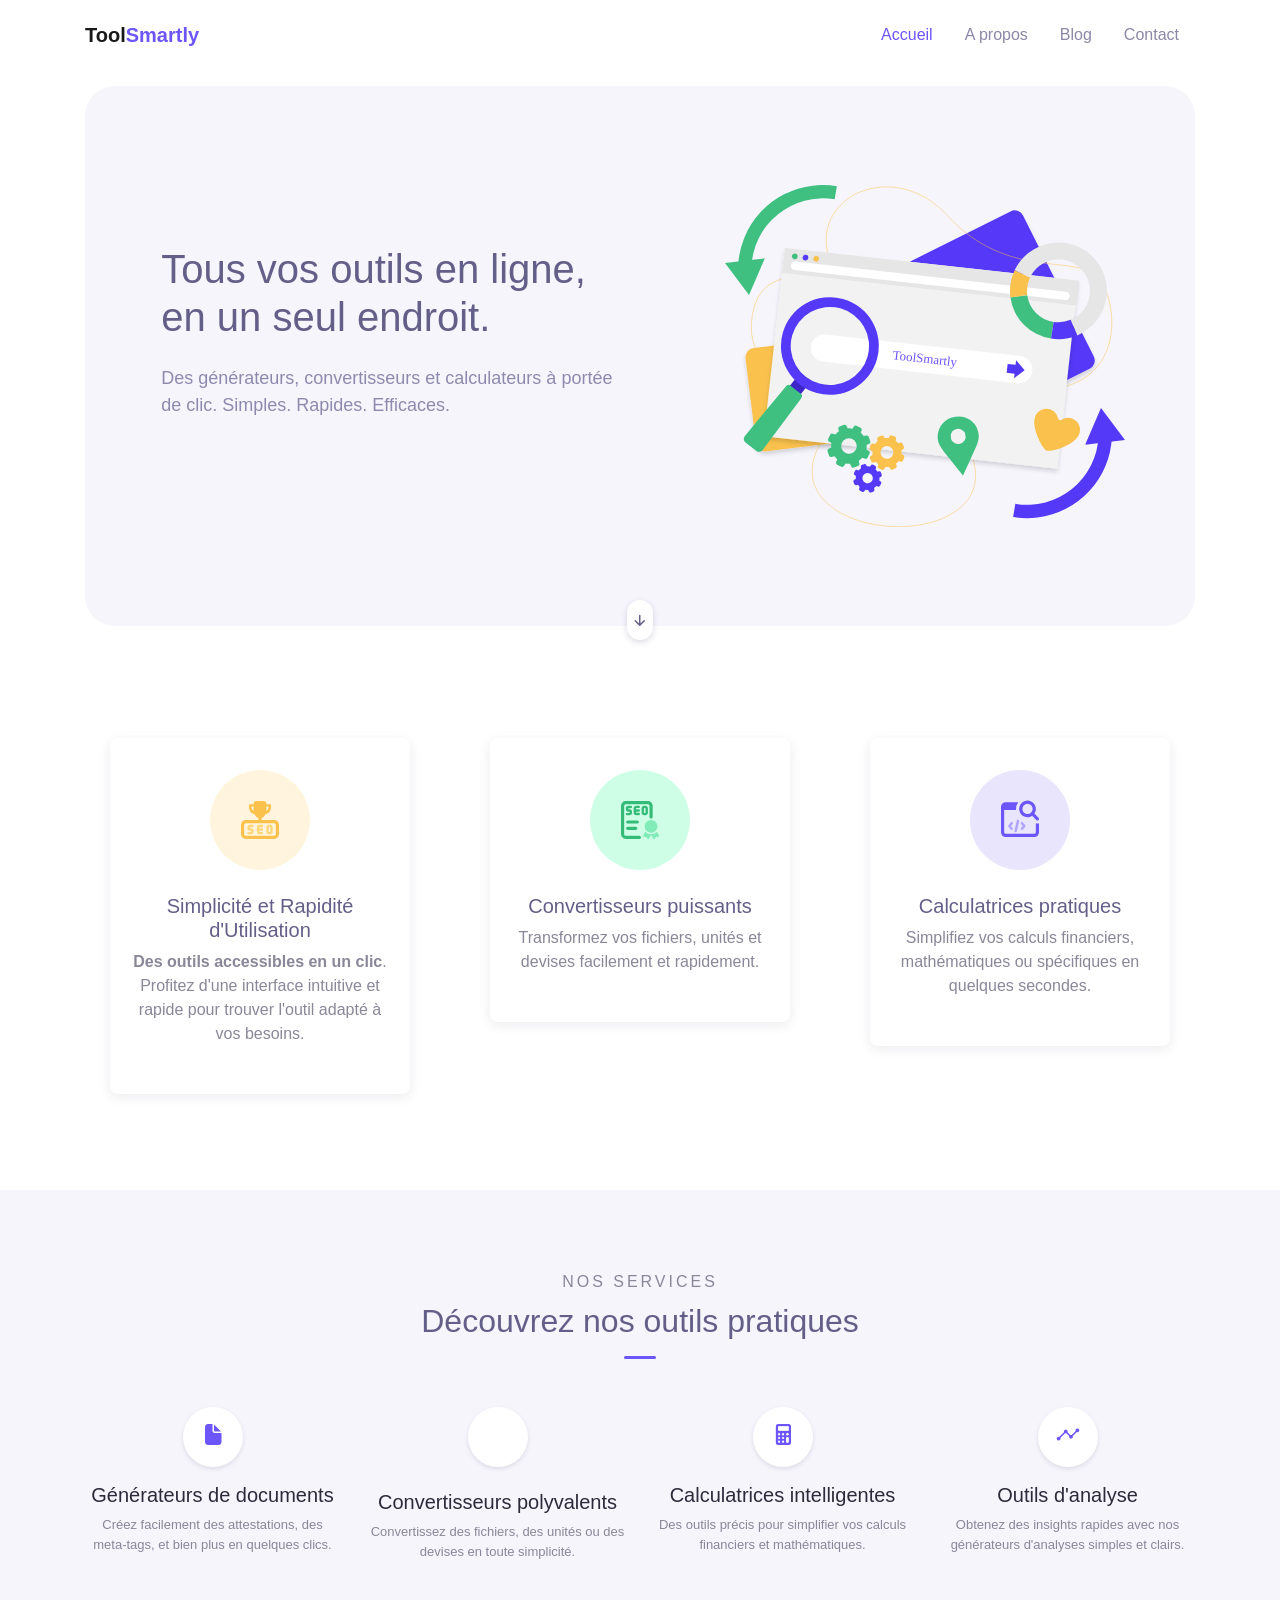
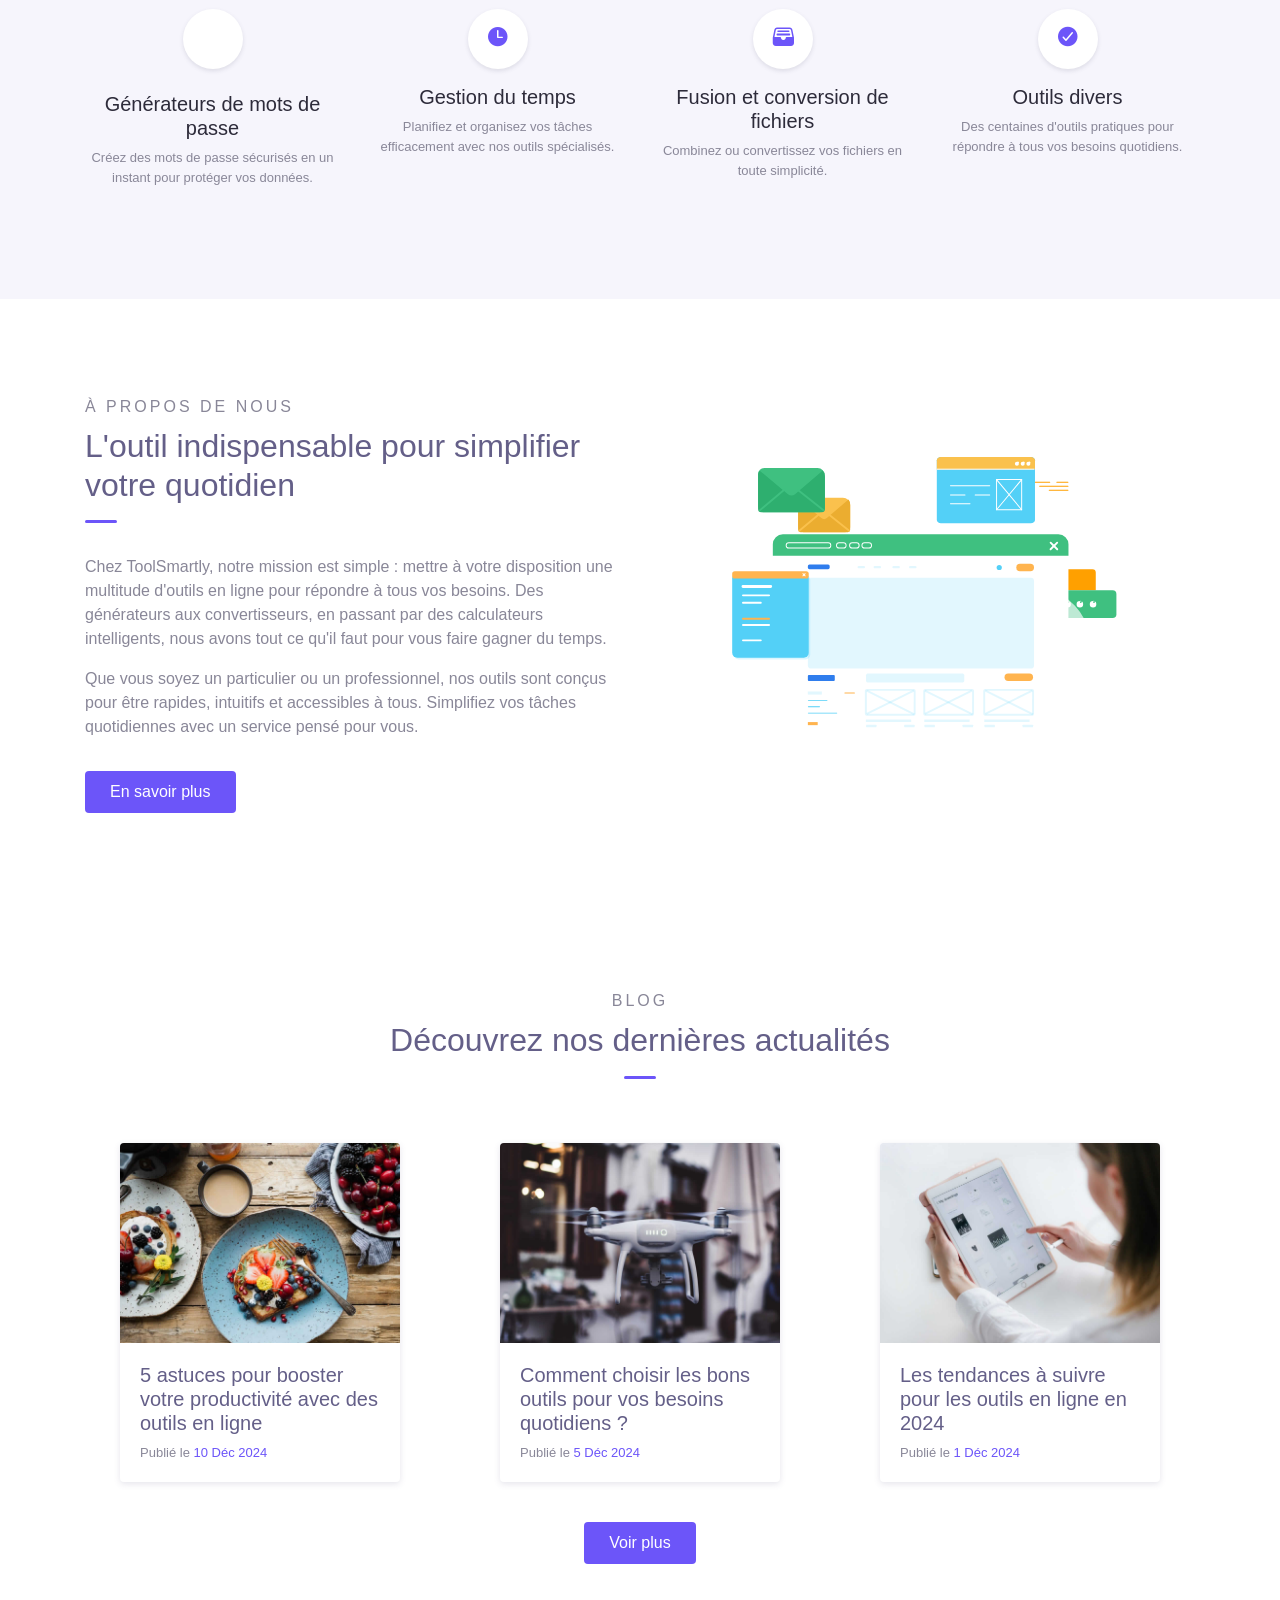
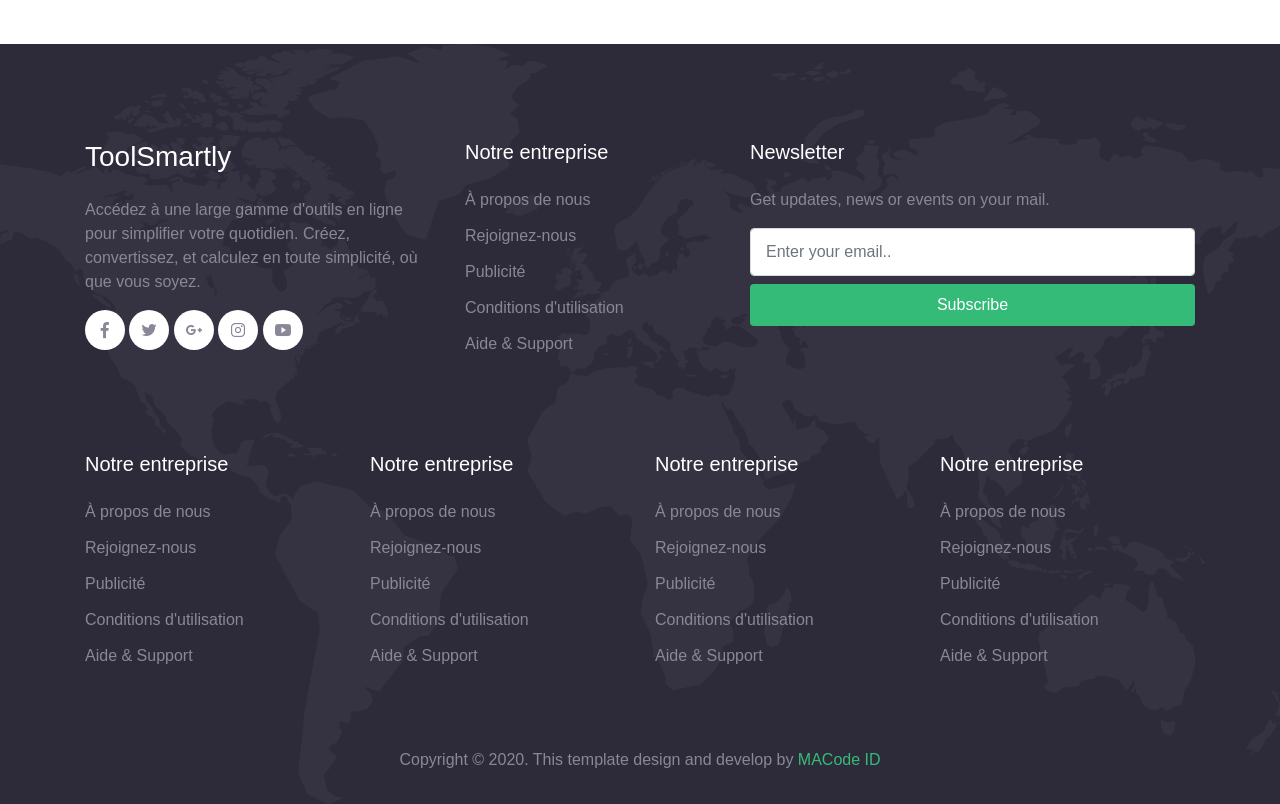
==== commit 60a2db32: "Update index.html" ====
--- a/index.html
+++ b/index.html
@@ -125,7 +125,6 @@
             <div class="body">
               <h5 class="text-secondary">Simplicité et Rapidité d'Utilisation</h5>
               <p><b>Des outils accessibles en un clic</b>. Profitez d'une interface intuitive et rapide pour trouver l'outil adapté à vos besoins.</p>
-              <a href="service.html" class="btn btn-primary">Découvrir</a>
             </div>
           </div>
         </div>
@@ -137,7 +136,6 @@
             <div class="body">
               <h5 class="text-secondary">Convertisseurs puissants</h5>
               <p>Transformez vos fichiers, unités et devises facilement et rapidement.</p>
-              <a href="service.html" class="btn btn-primary">En savoir plus</a>
             </div>
           </div>
         </div>
@@ -149,7 +147,6 @@
             <div class="body">
               <h5 class="text-secondary">Calculatrices pratiques</h5>
               <p>Simplifiez vos calculs financiers, mathématiques ou spécifiques en quelques secondes.</p>
-              <a href="service.html" class="btn btn-primary">Explorez</a>
             </div>
           </div>
         </div>
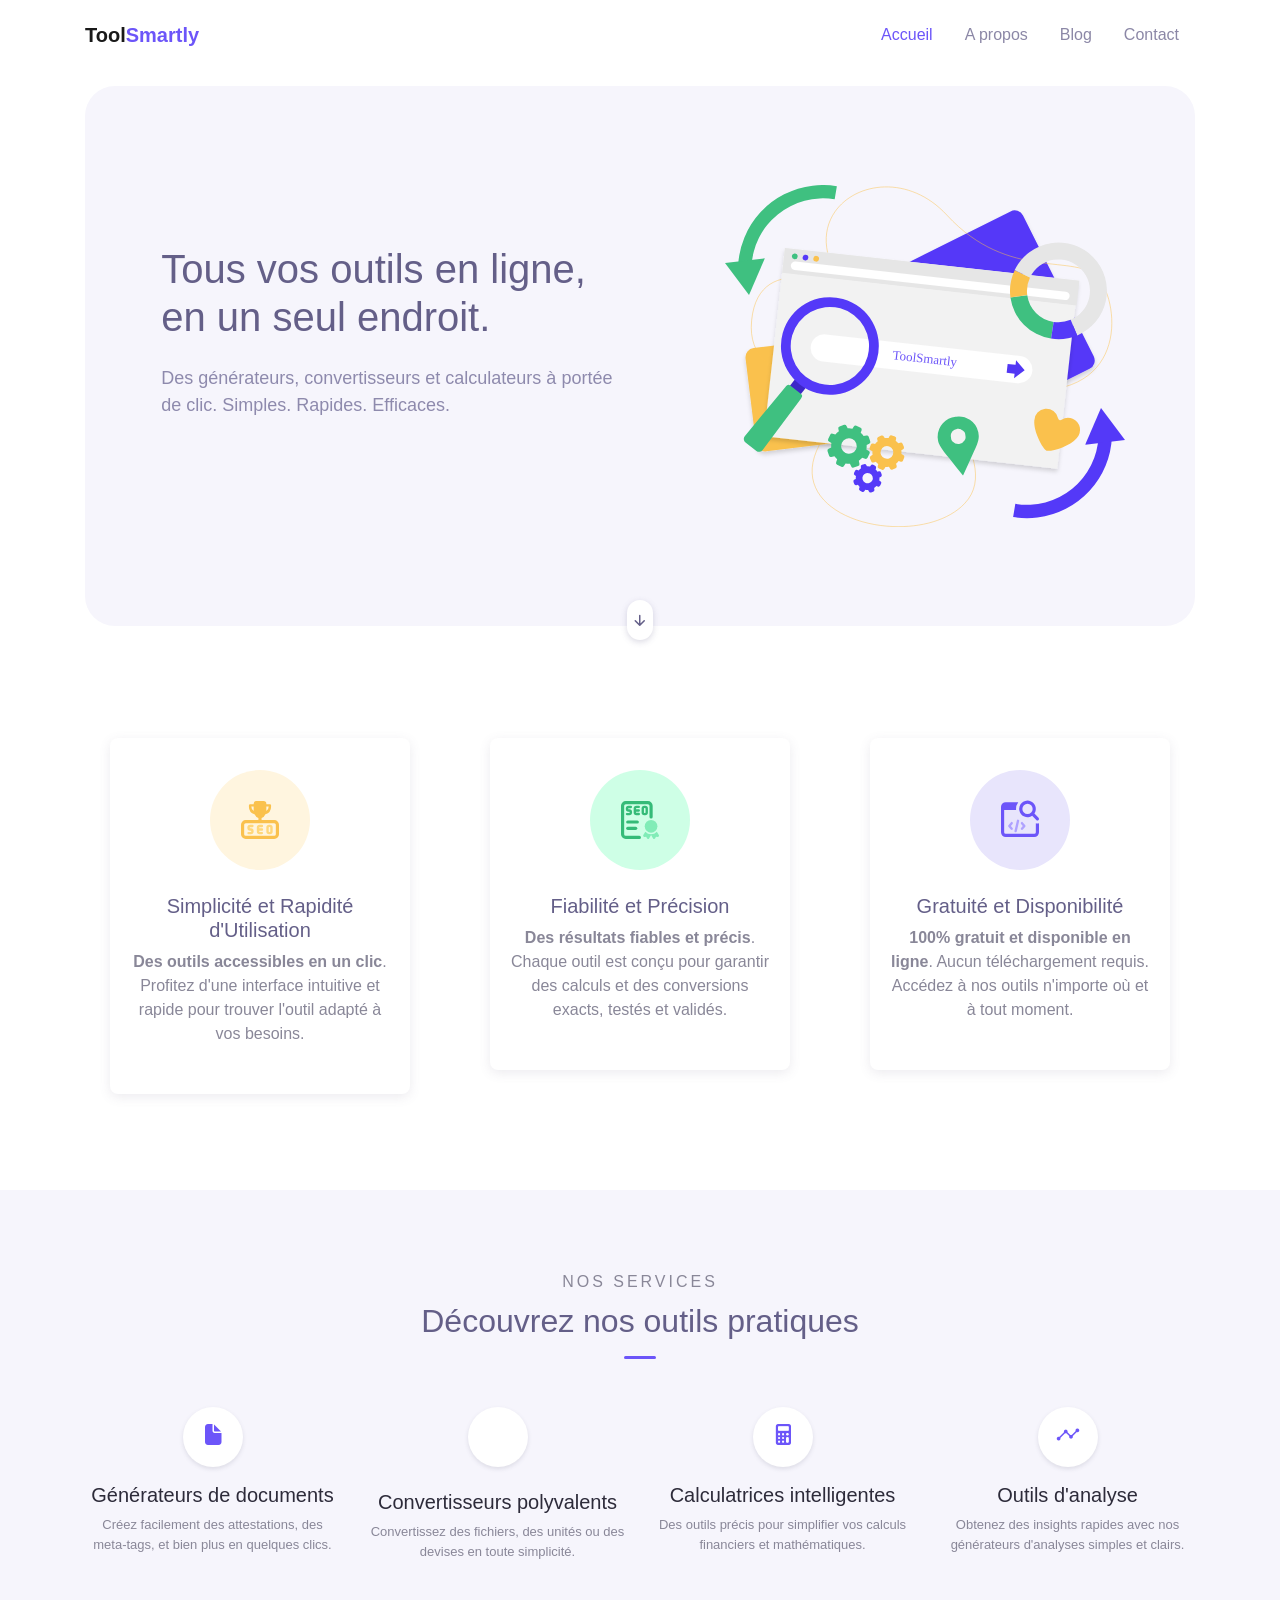
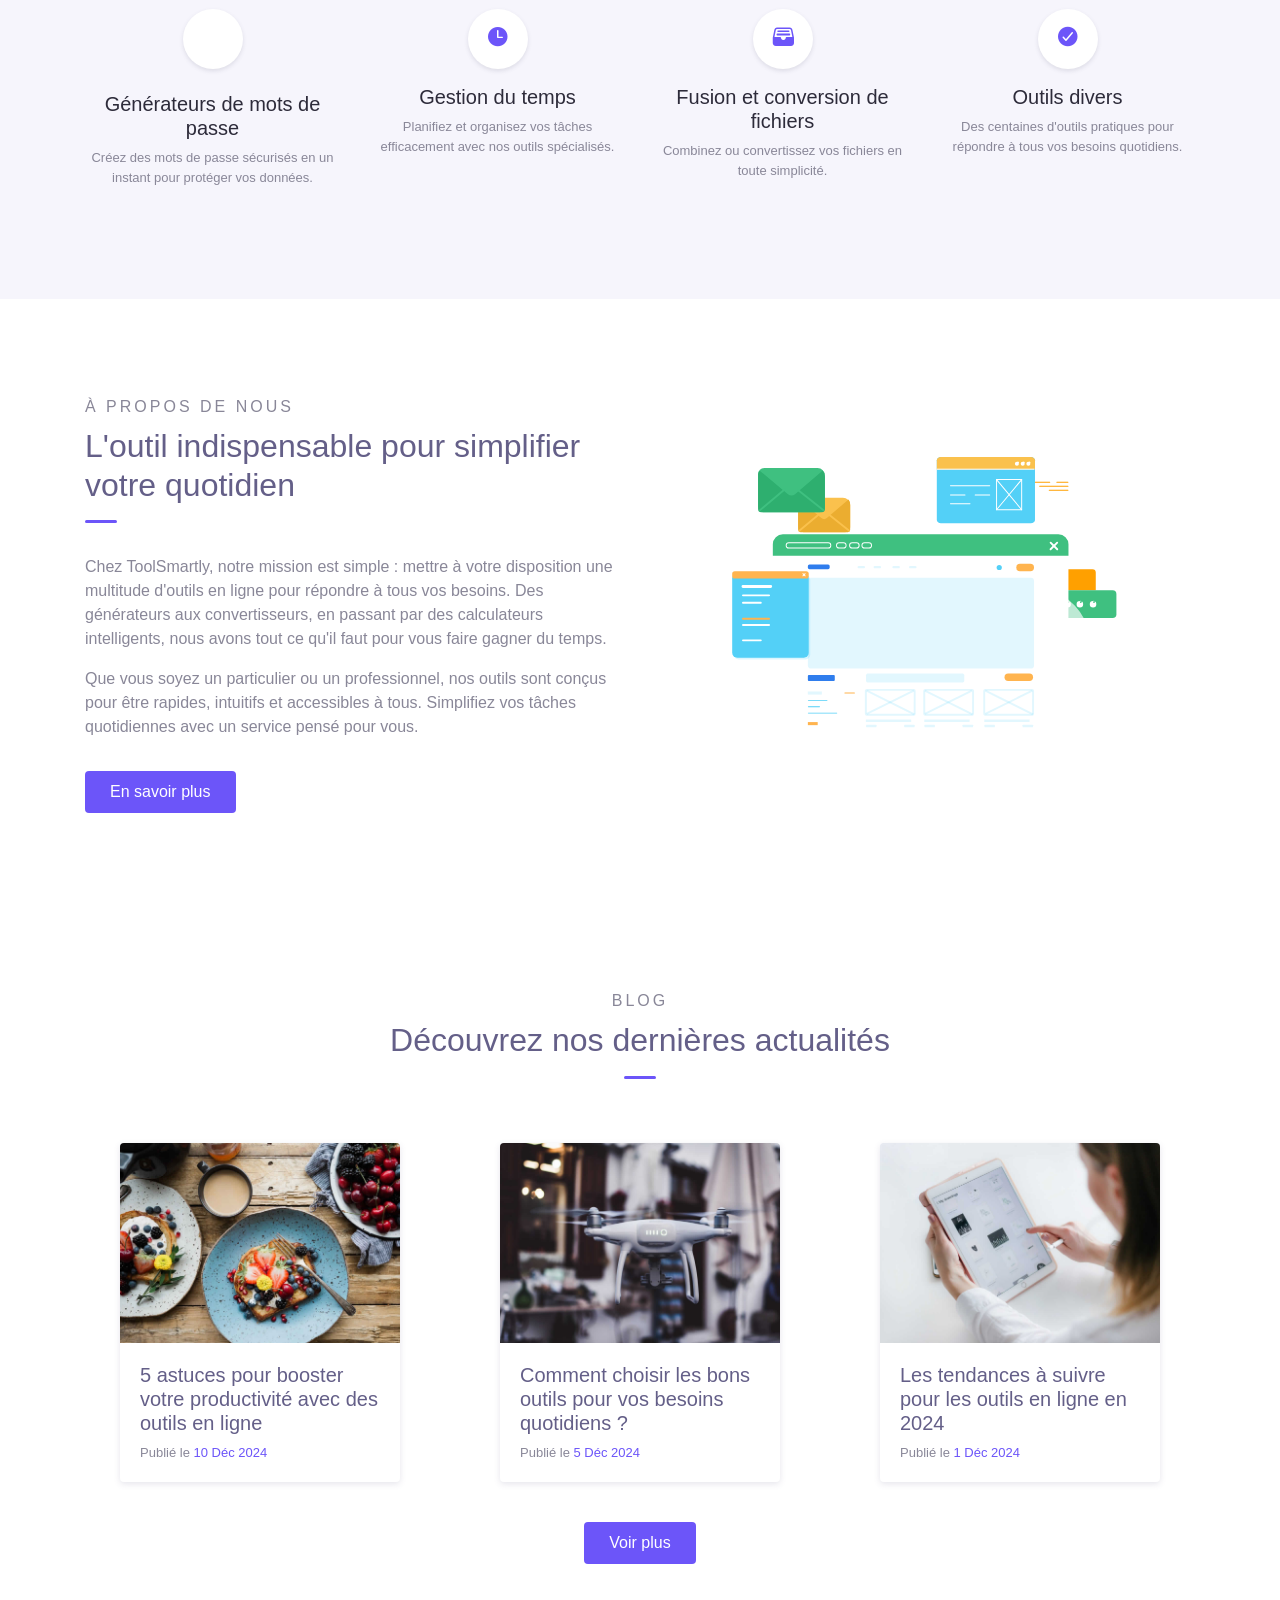
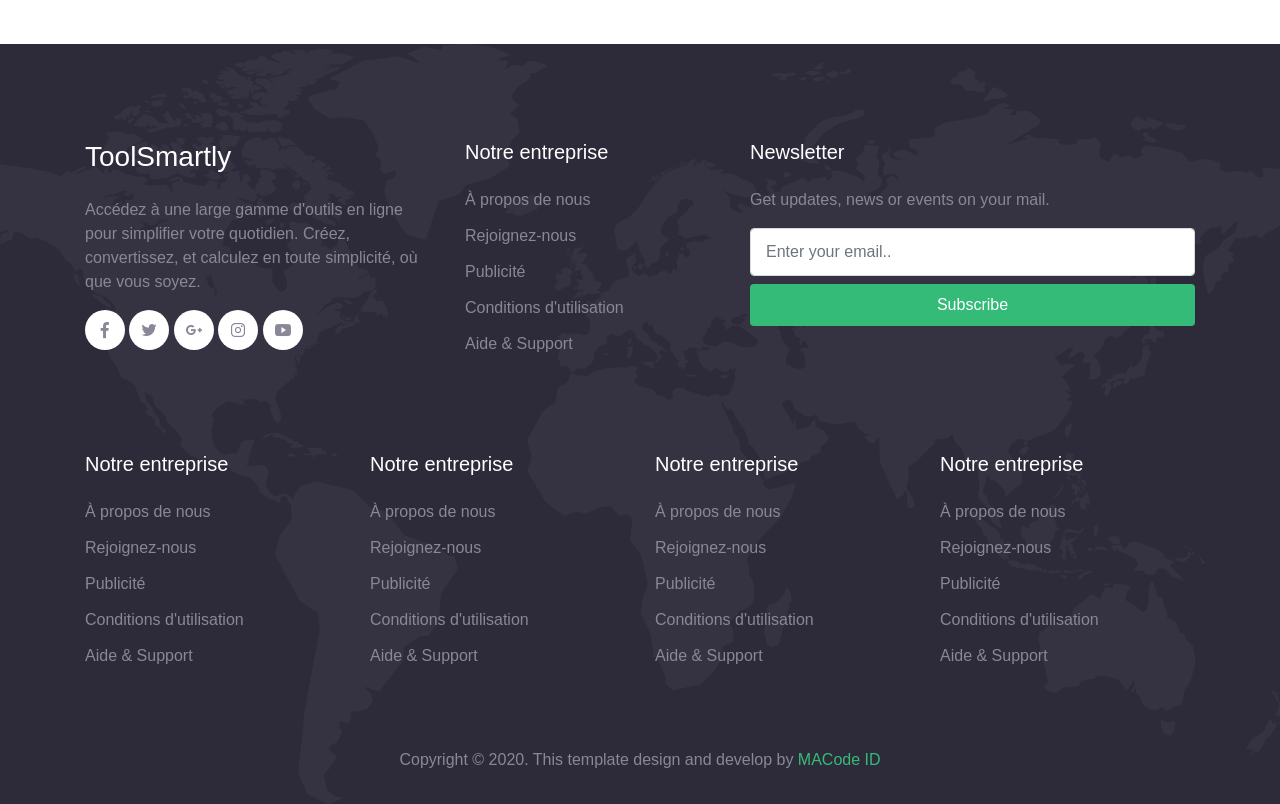
==== commit 0ad63a34: "Update index.html" ====
--- a/index.html
+++ b/index.html
@@ -134,8 +134,8 @@
               <img src="assets/img/services/service-2.svg" alt="Icone de Convertisseurs">
             </div>
             <div class="body">
-              <h5 class="text-secondary">Convertisseurs puissants</h5>
-              <p>Transformez vos fichiers, unités et devises facilement et rapidement.</p>
+              <h5 class="text-secondary">Fiabilité et Précision</h5>
+              <p><b>Des résultats fiables et précis</b>. Chaque outil est conçu pour garantir des calculs et des conversions exacts, testés et validés.</p>
             </div>
           </div>
         </div>
@@ -145,8 +145,8 @@
               <img src="assets/img/services/service-3.svg" alt="Icone de Calculatrices">
             </div>
             <div class="body">
-              <h5 class="text-secondary">Calculatrices pratiques</h5>
-              <p>Simplifiez vos calculs financiers, mathématiques ou spécifiques en quelques secondes.</p>
+              <h5 class="text-secondary">Gratuité et Disponibilité</h5>
+              <p><b>100% gratuit et disponible en ligne</b>. Aucun téléchargement requis. Accédez à nos outils n'importe où et à tout moment.</p>
             </div>
           </div>
         </div>
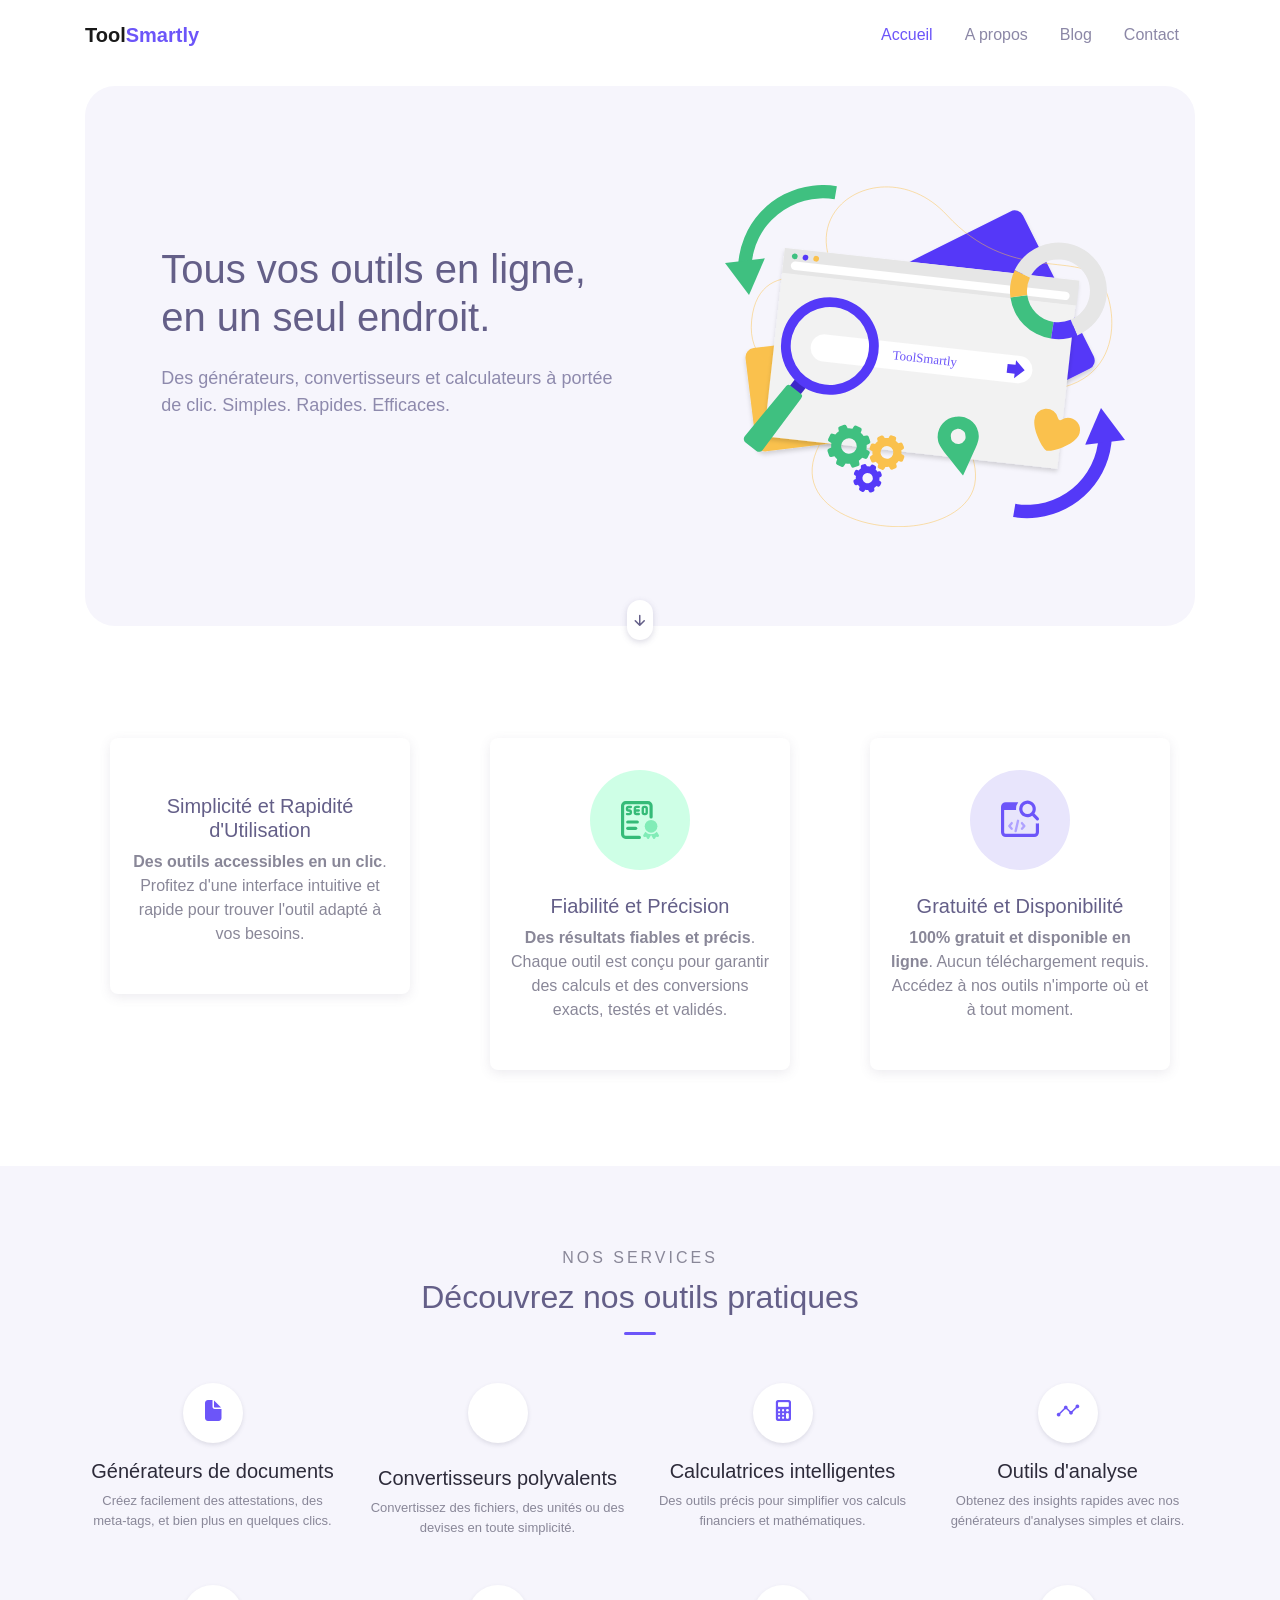
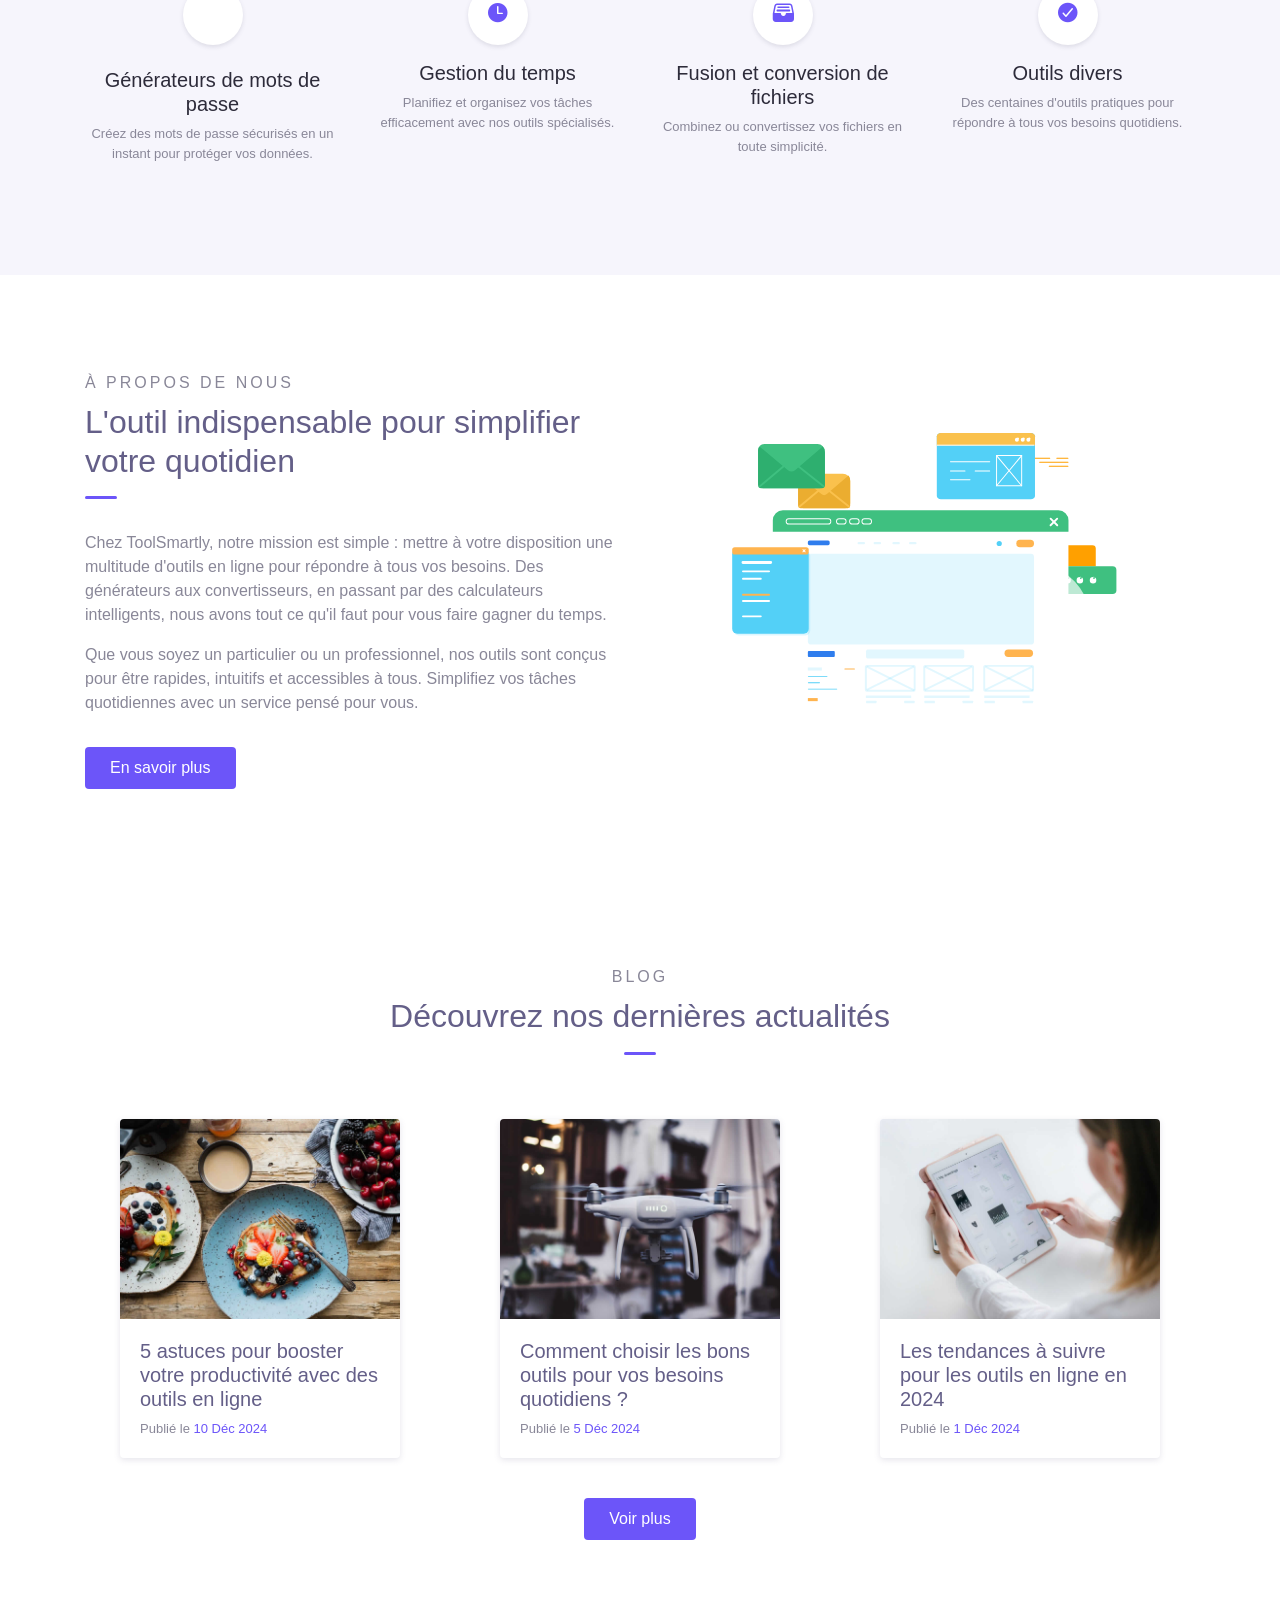
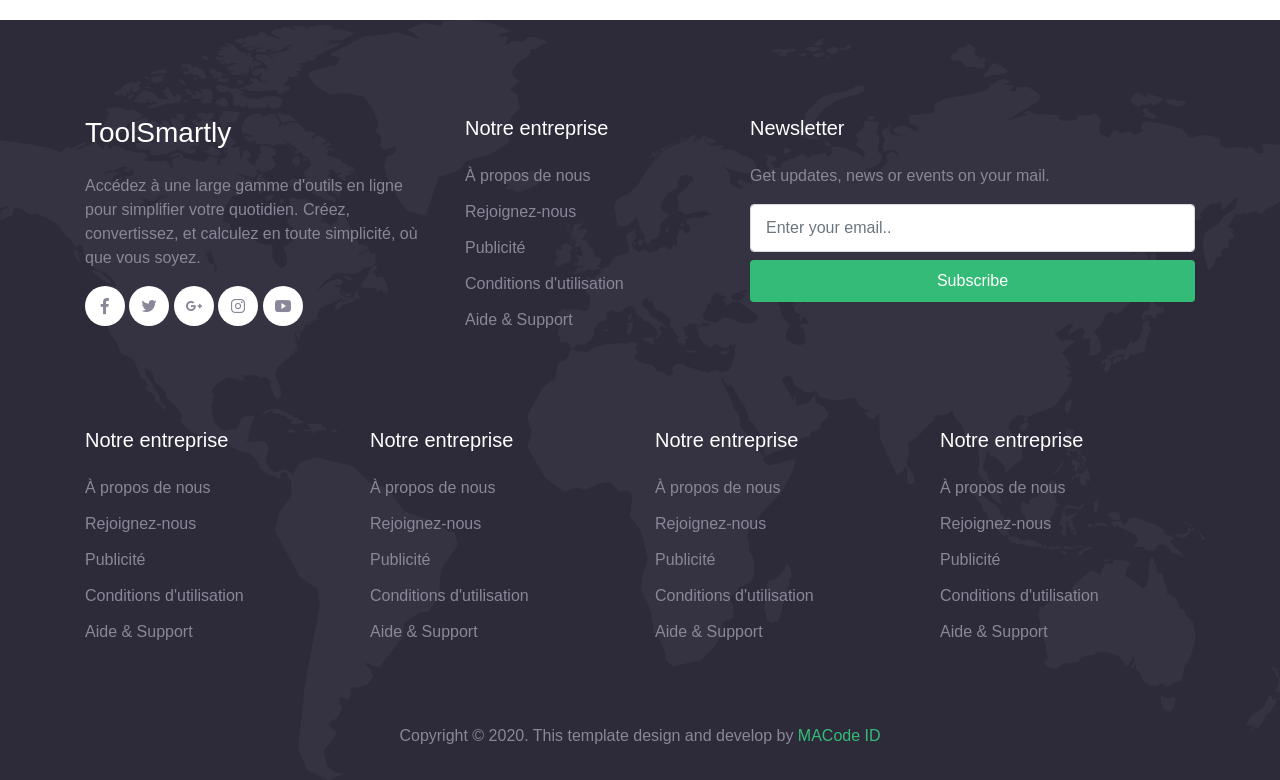
==== commit d465557b: "Update index.html" ====
--- a/index.html
+++ b/index.html
@@ -120,7 +120,7 @@
         <div class="col-lg-4">
           <div class="card-service wow fadeInUp">
             <div class="header">
-              <img src="assets/img/services/service-1.svg" alt="Icone de Générateur d'outils">
+         <i class="bi bi-clock"></i>
             </div>
             <div class="body">
               <h5 class="text-secondary">Simplicité et Rapidité d'Utilisation</h5>
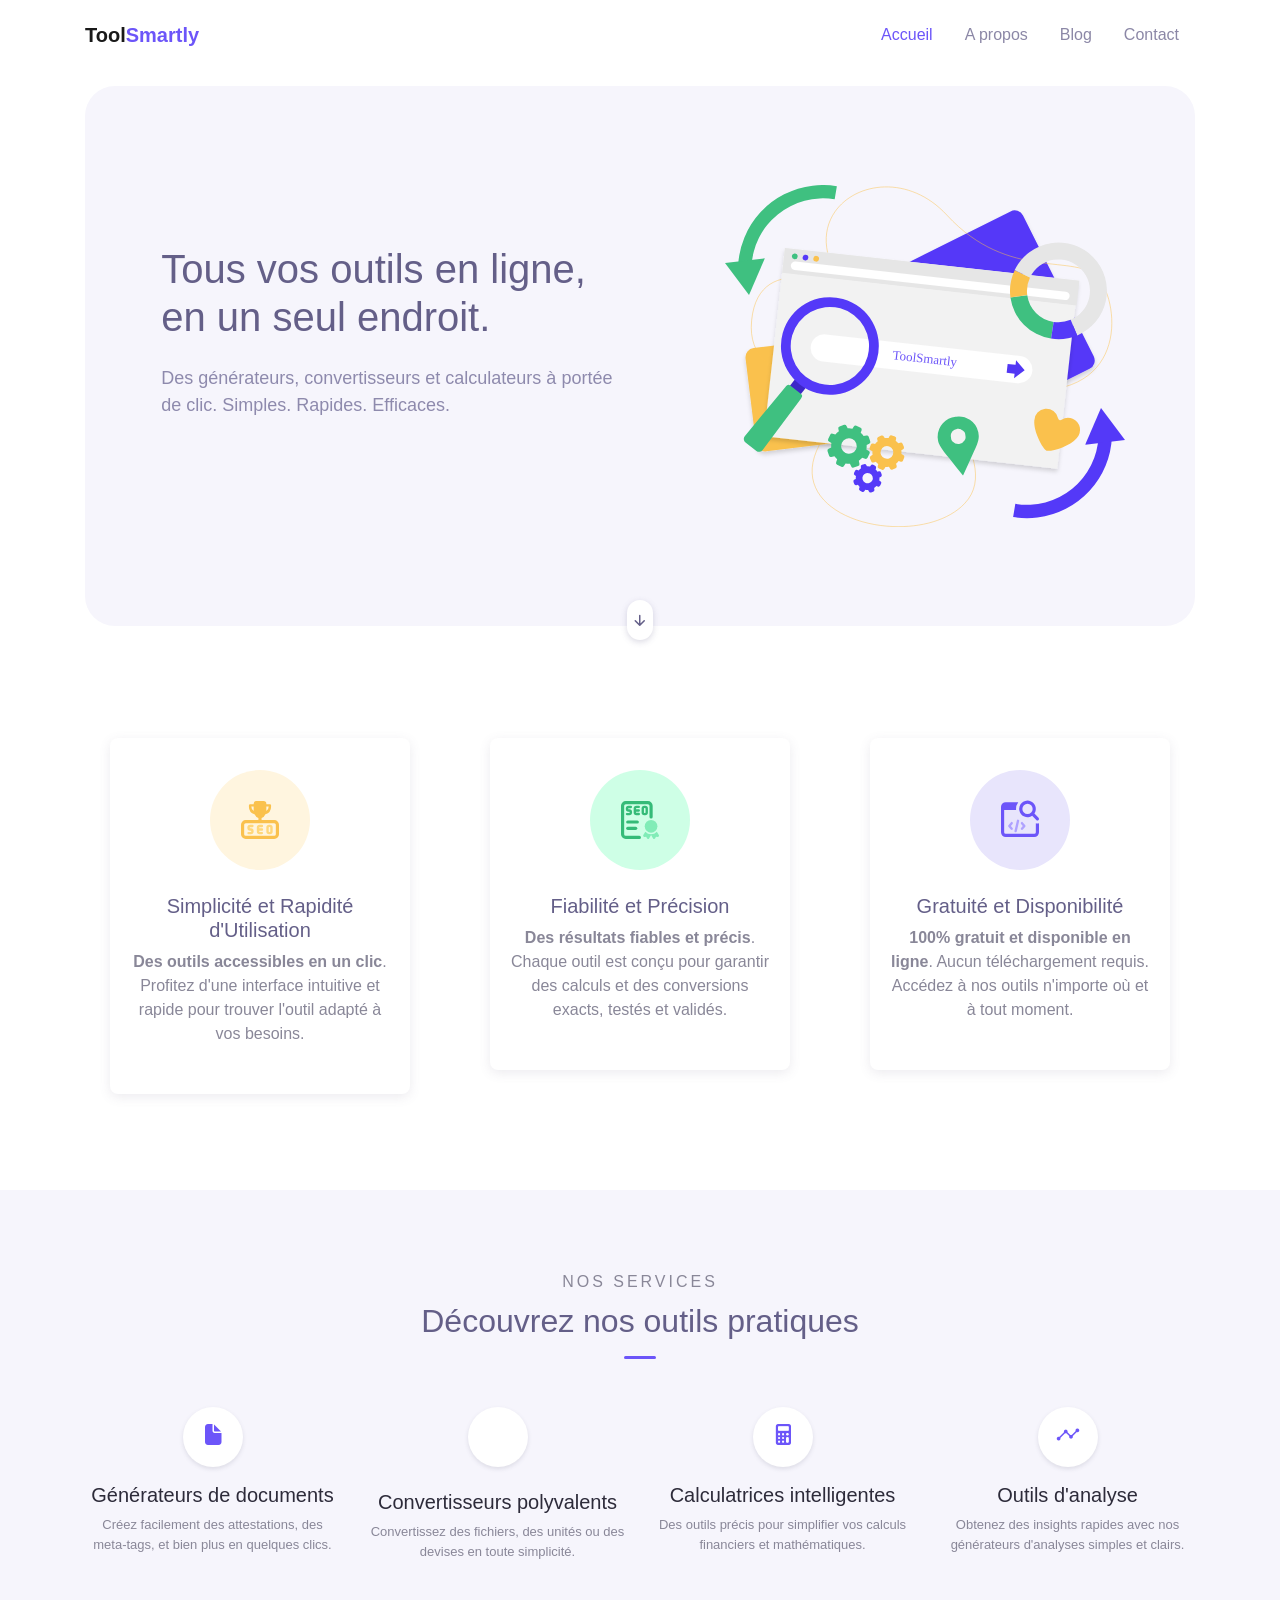
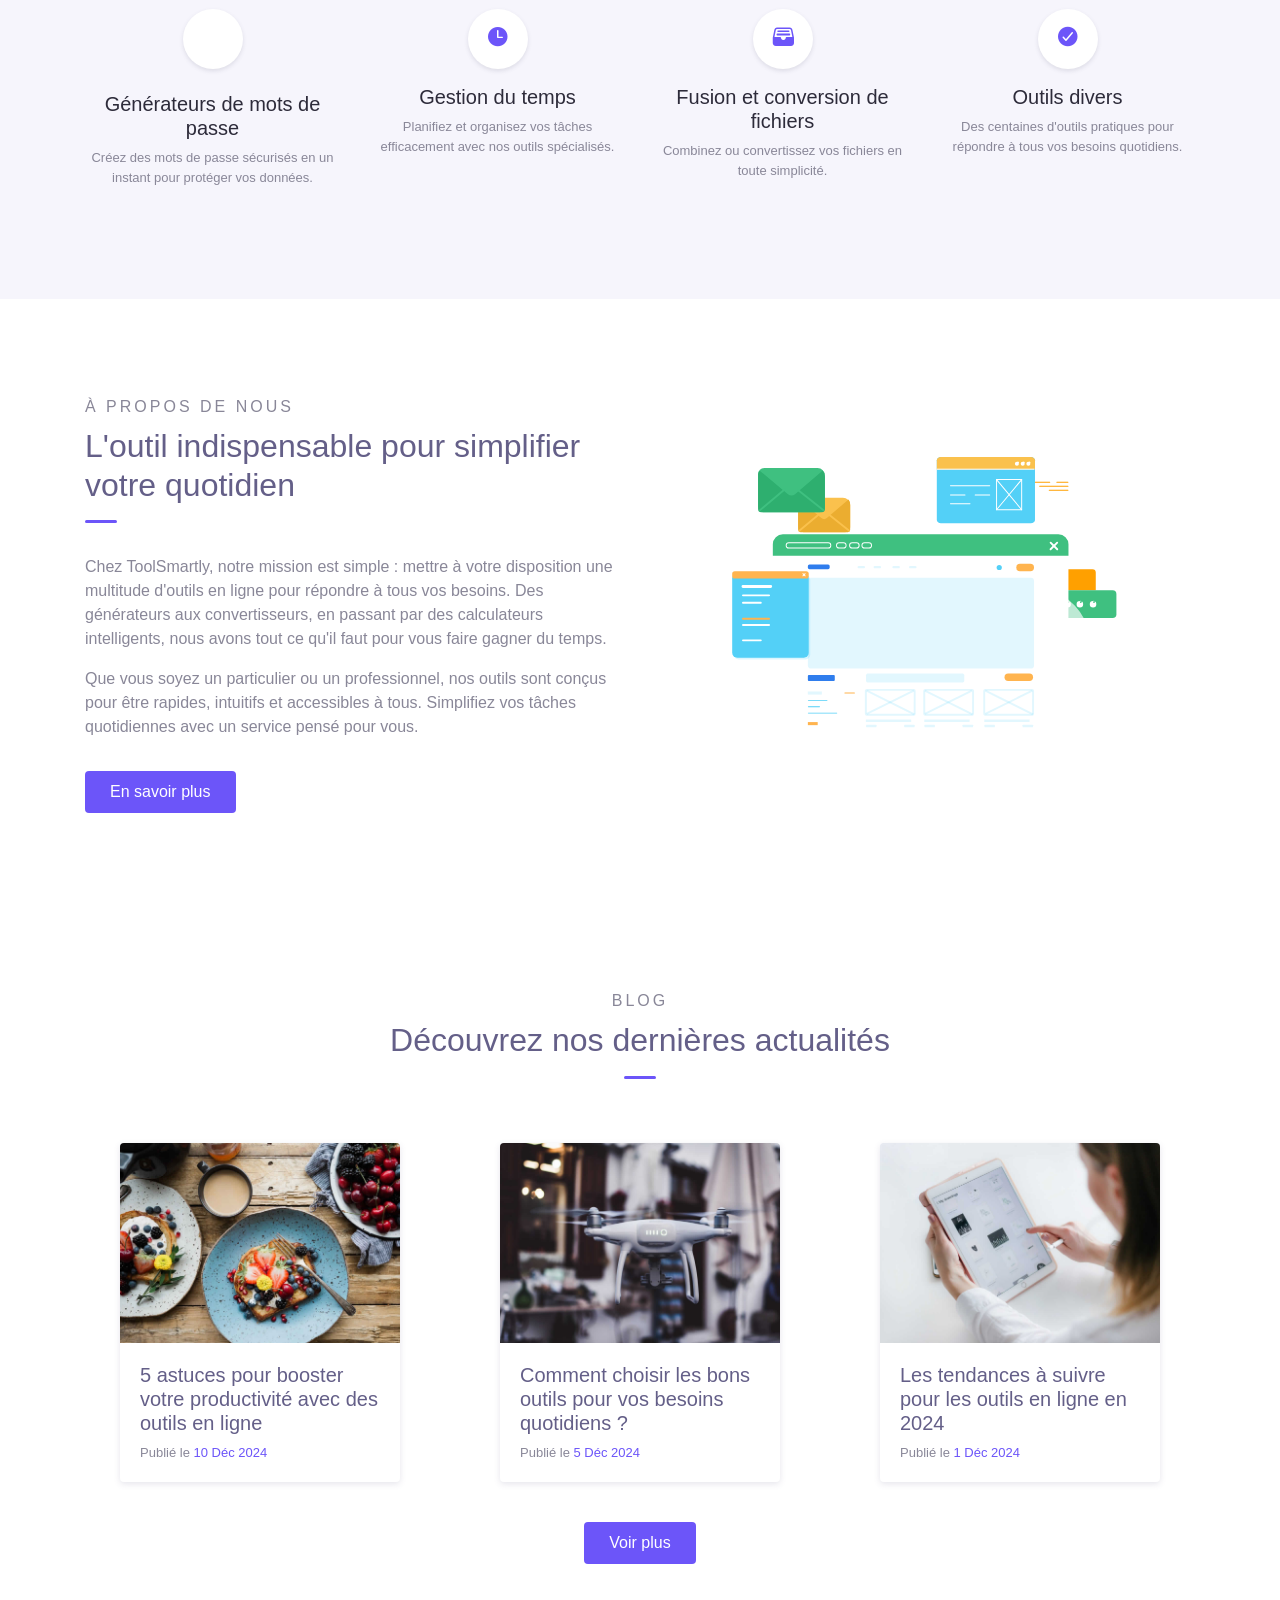
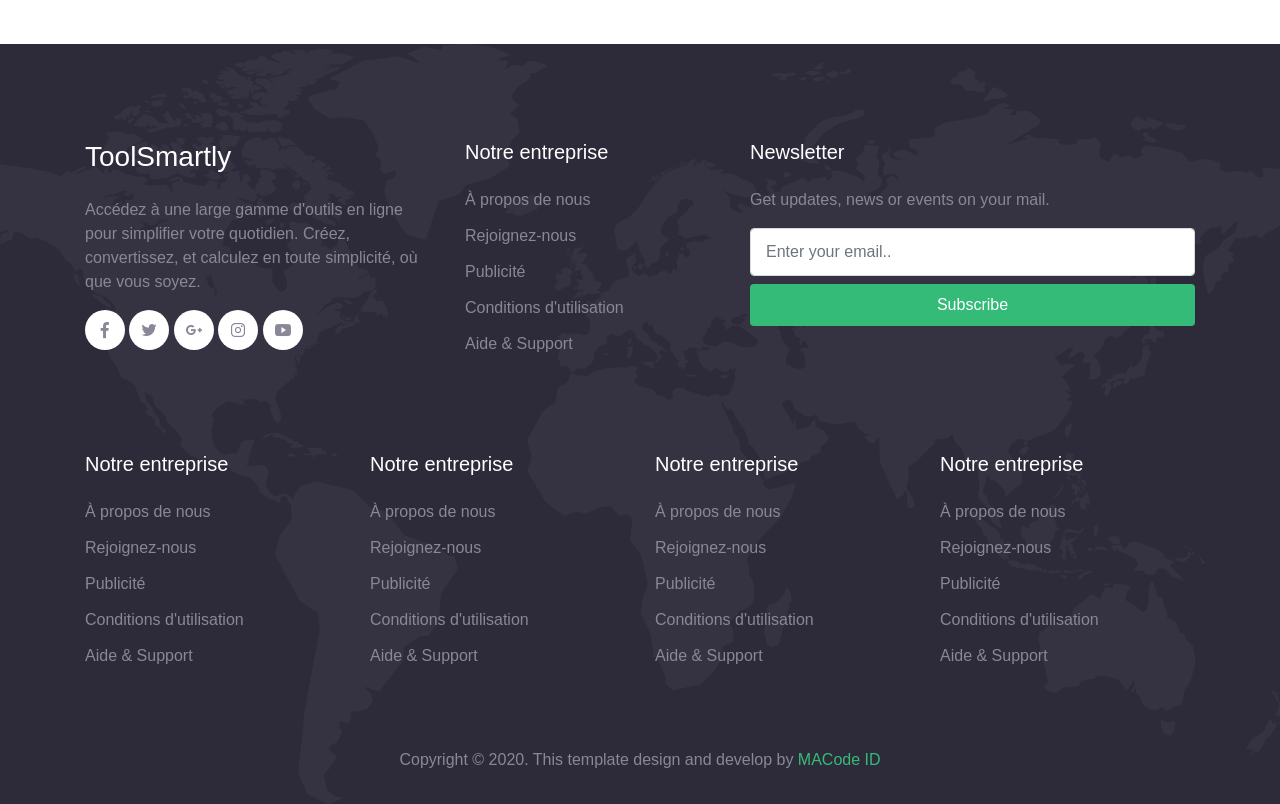
==== commit 1579c1d7: "Update index.html" ====
--- a/index.html
+++ b/index.html
@@ -120,7 +120,7 @@
         <div class="col-lg-4">
           <div class="card-service wow fadeInUp">
             <div class="header">
-         <i class="bi bi-clock"></i>
+            <img src="assets/img/services/service-1.svg" alt="Icone de Générateur d'outils">
             </div>
             <div class="body">
               <h5 class="text-secondary">Simplicité et Rapidité d'Utilisation</h5>
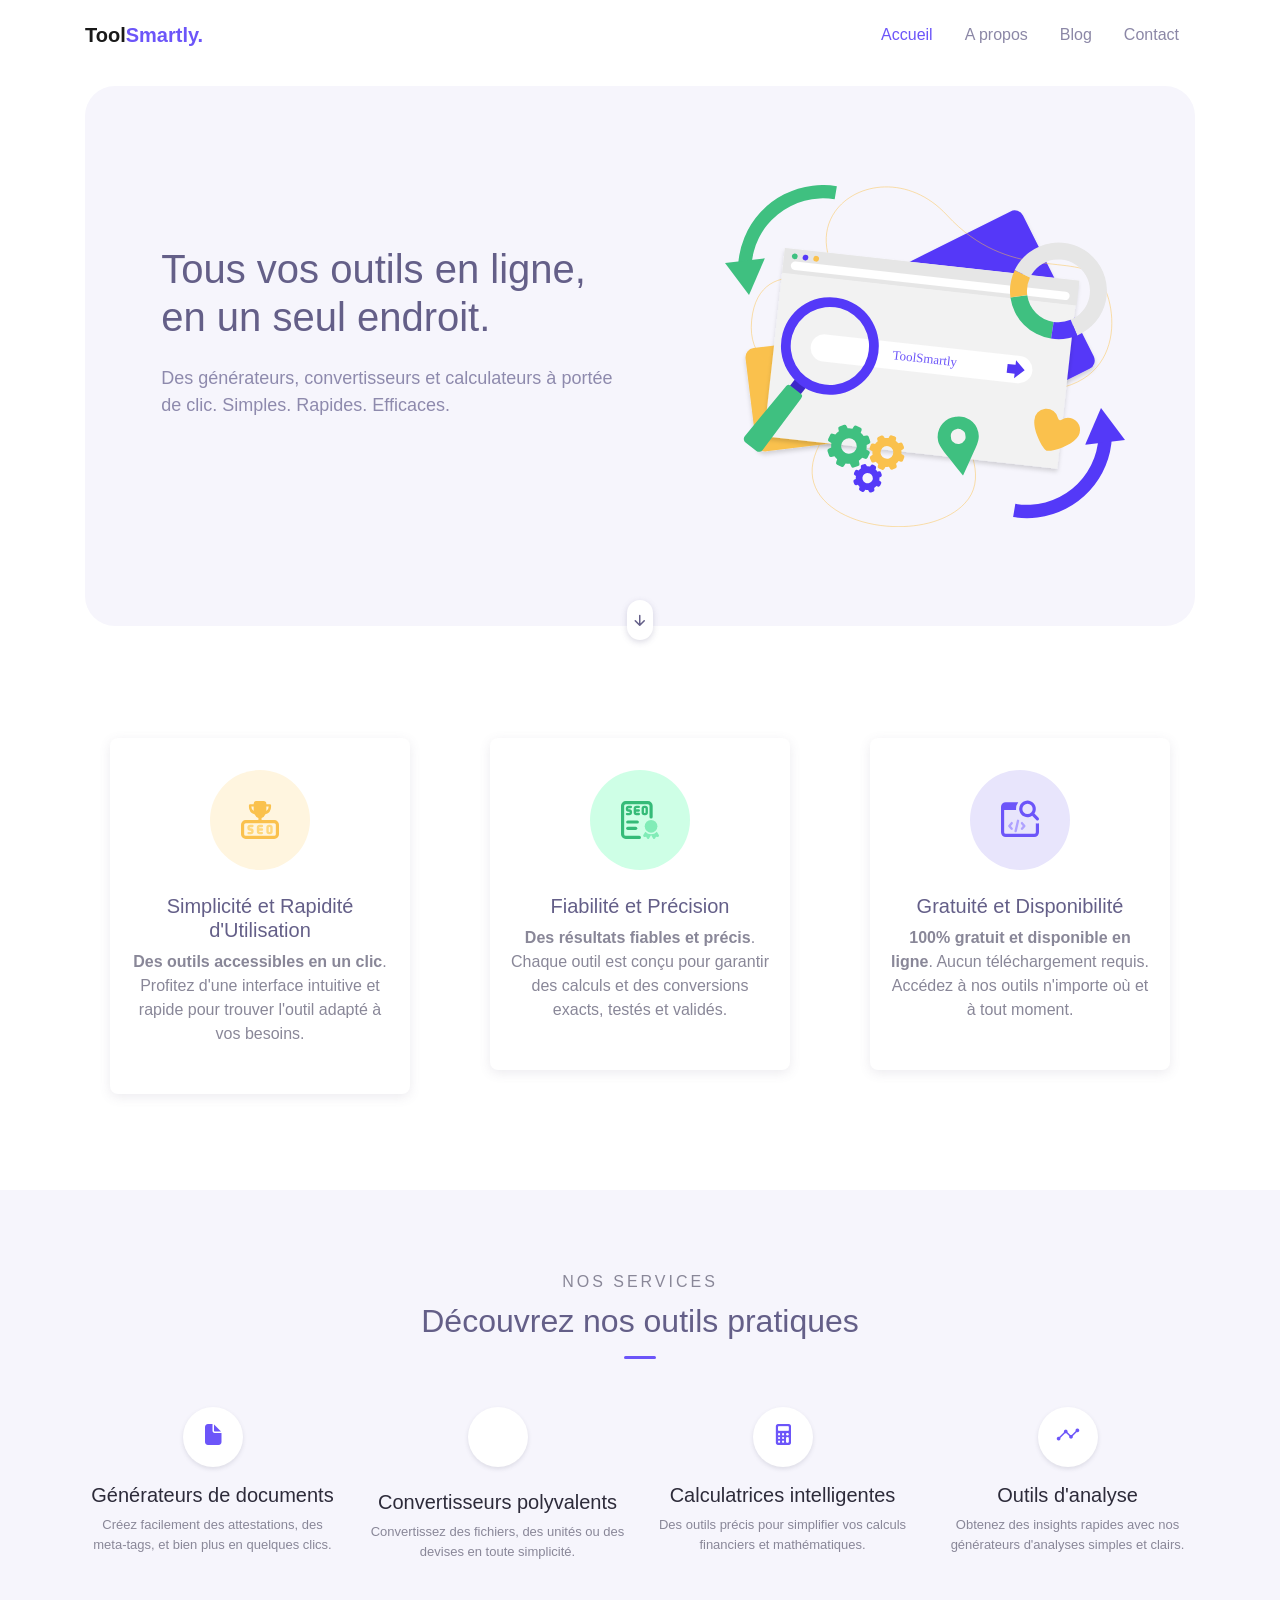
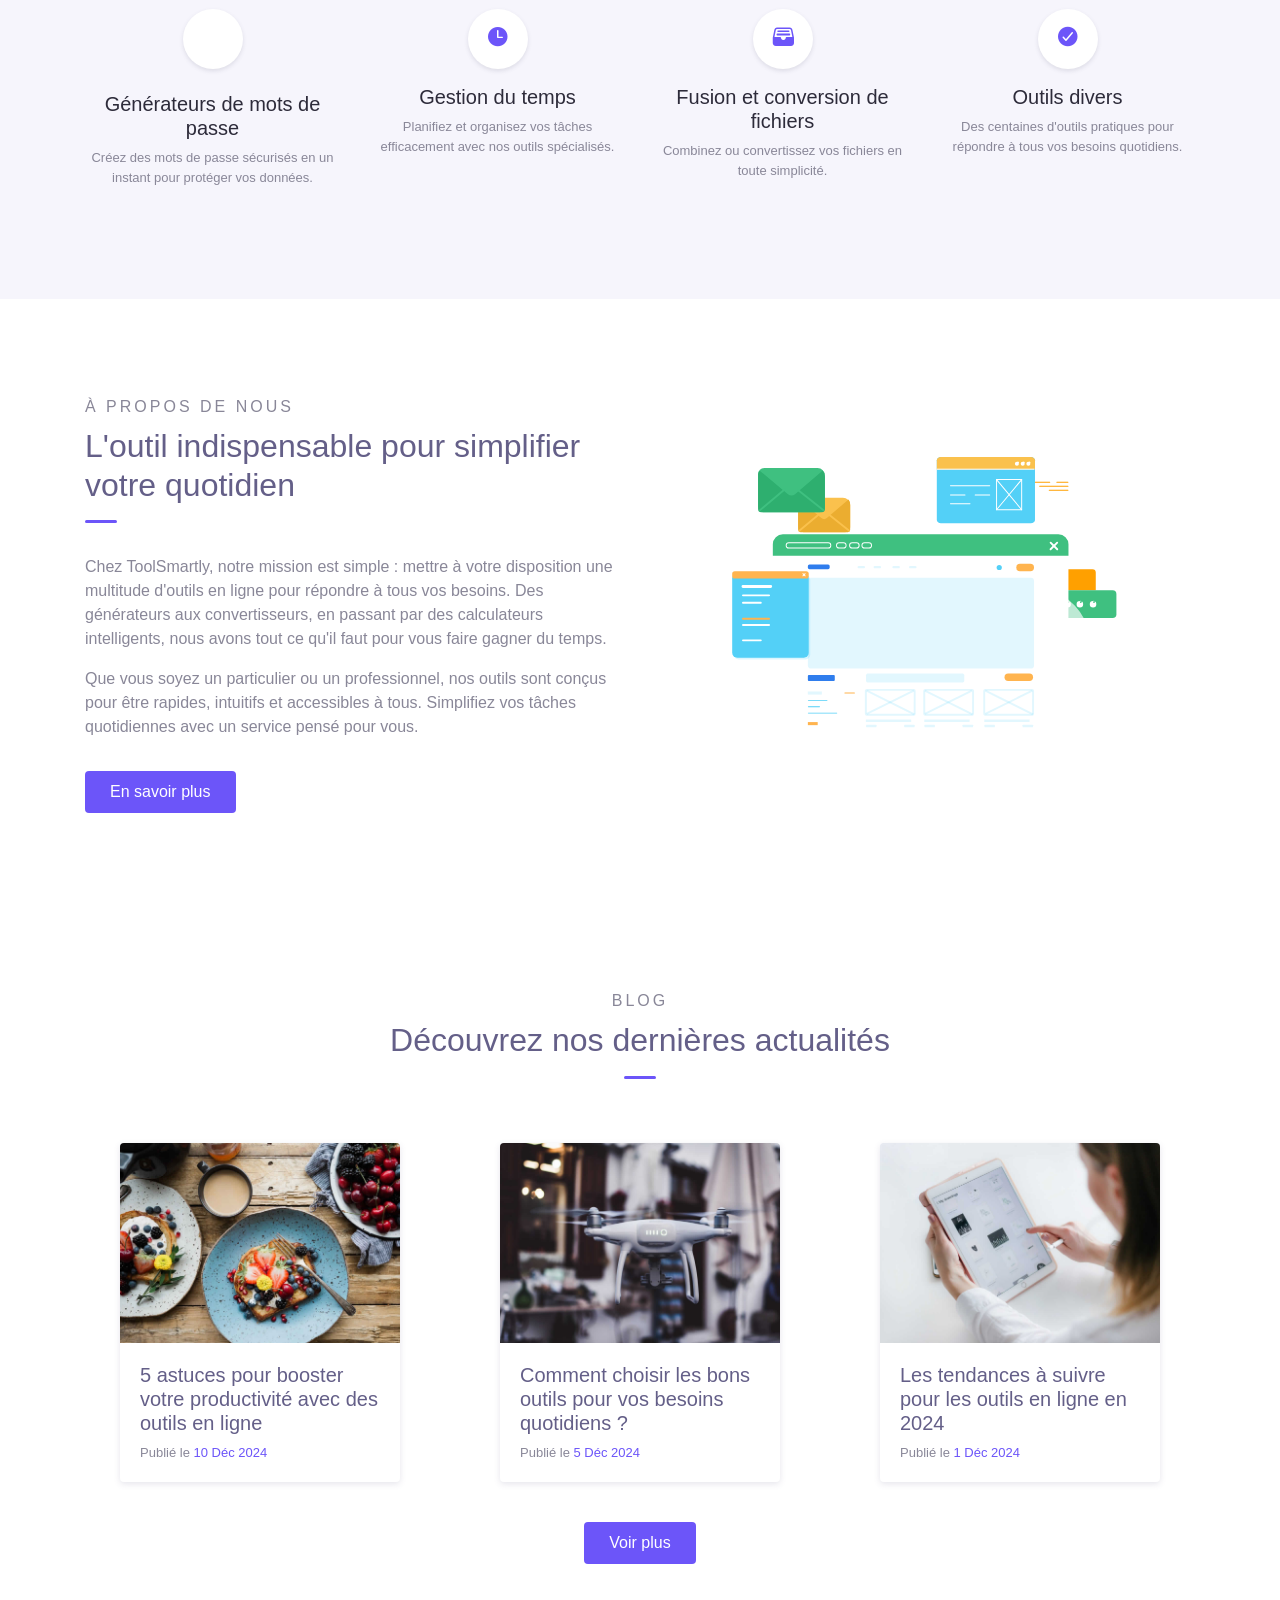
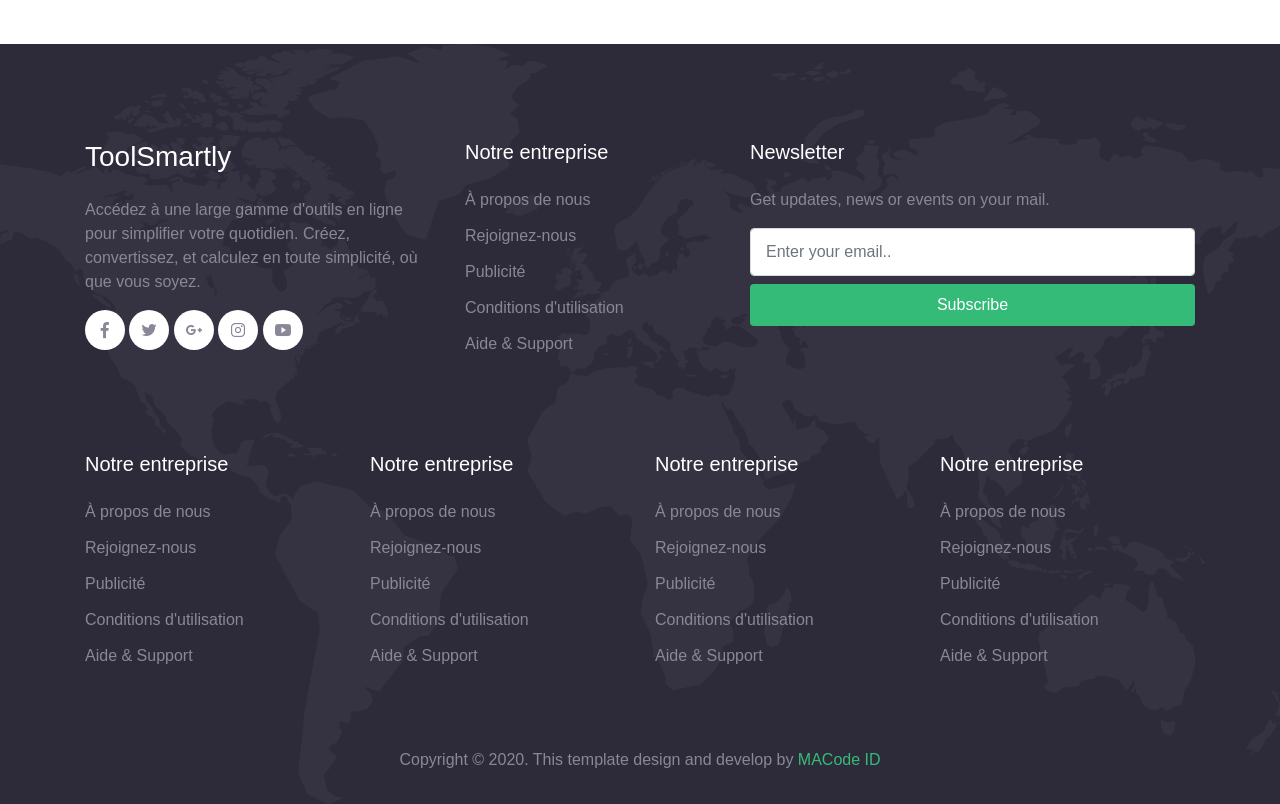
==== commit d19487e5: "mk" ====
--- a/index.html
+++ b/index.html
@@ -61,7 +61,7 @@
       <div class="container">
 
         <a href="/" class="navbar-brand" aria-label="Accueil ToolSmartly">Tool<span
-            class="text-primary">Smartly</span></a>
+            class="text-primary">Smartly.</span></a>
 
         <button type="button" class="navbar-toggler" data-toggle="collapse" data-target="#navbarContent"
           aria-controls="navbarContent" aria-expanded="false" aria-label="Afficher le menu de navigation">
@@ -71,16 +71,16 @@
         <div class="navbar-collapse collapse" id="navbarContent">
           <ul class="navbar-nav ml-auto">
             <li class="nav-item active">
-              <a class="nav-link" href="index.html">Accueil</a>
+              <a class="nav-link" href="/">Accueil</a>
             </li>
             <li class="nav-item">
-              <a class="nav-link" href="#about">A propos</a>
+              <a class="nav-link" href="pages/a-propos">A propos</a>
             </li>
             <li class="nav-item">
-              <a class="nav-link" href="#blog">Blog</a>
+              <a class="nav-link" href="blog">Blog</a>
             </li>
             <li class="nav-item">
-              <a class="nav-link" href="contact.html">Contact</a>
+              <a class="nav-link" href="contact">Contact</a>
             </li>
           </ul>
         </div>
